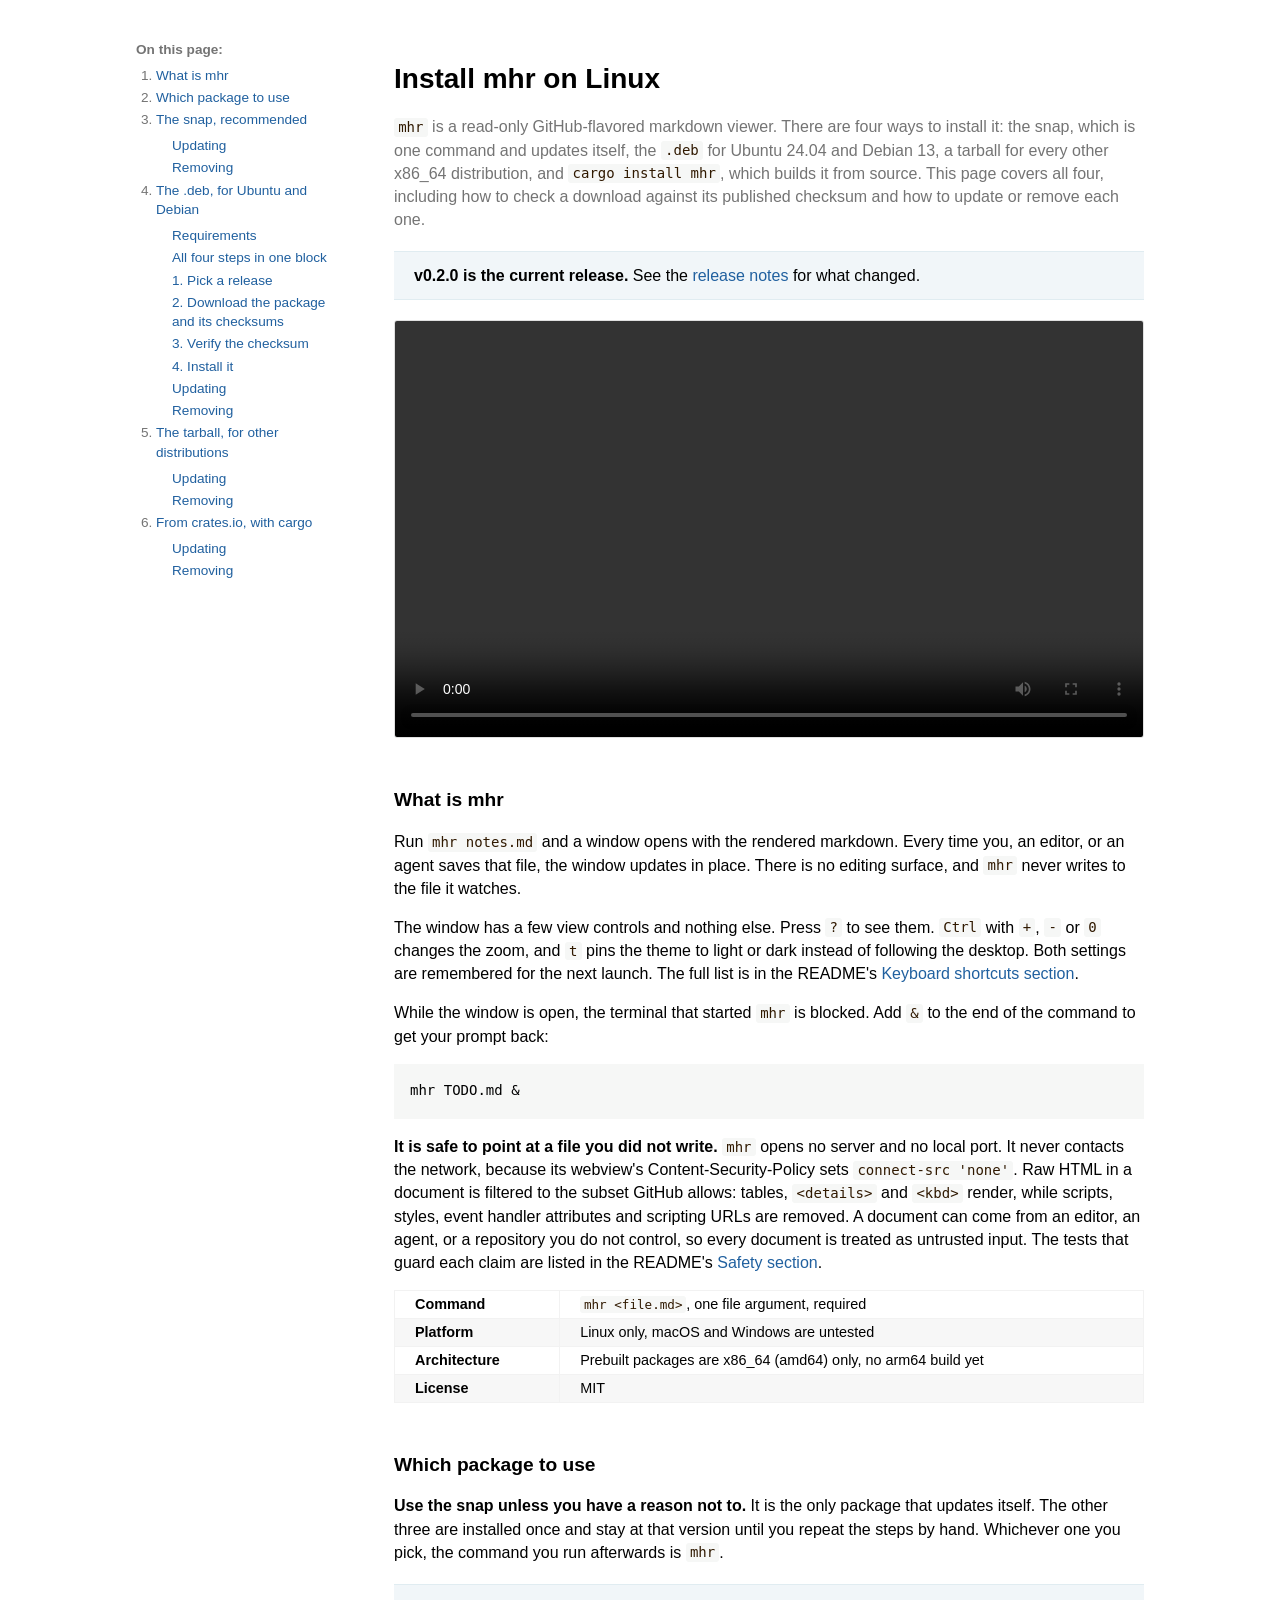
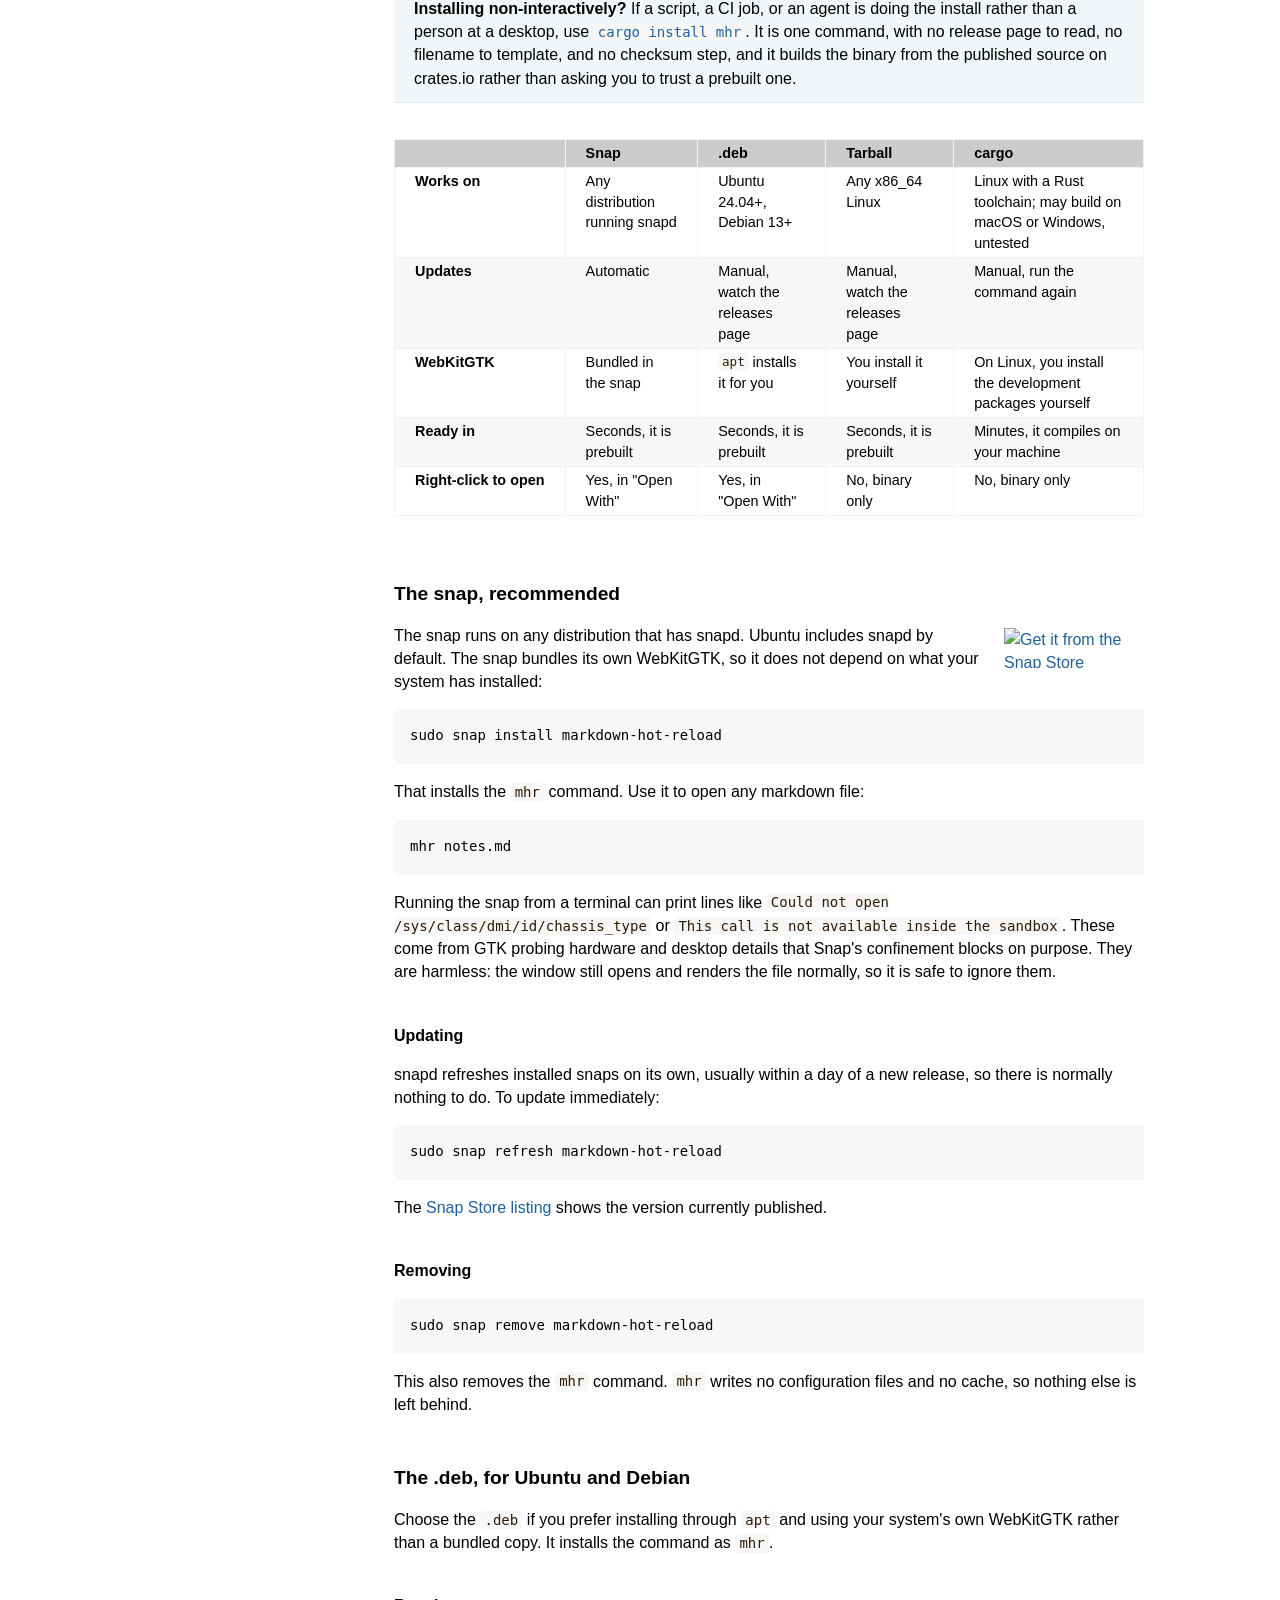
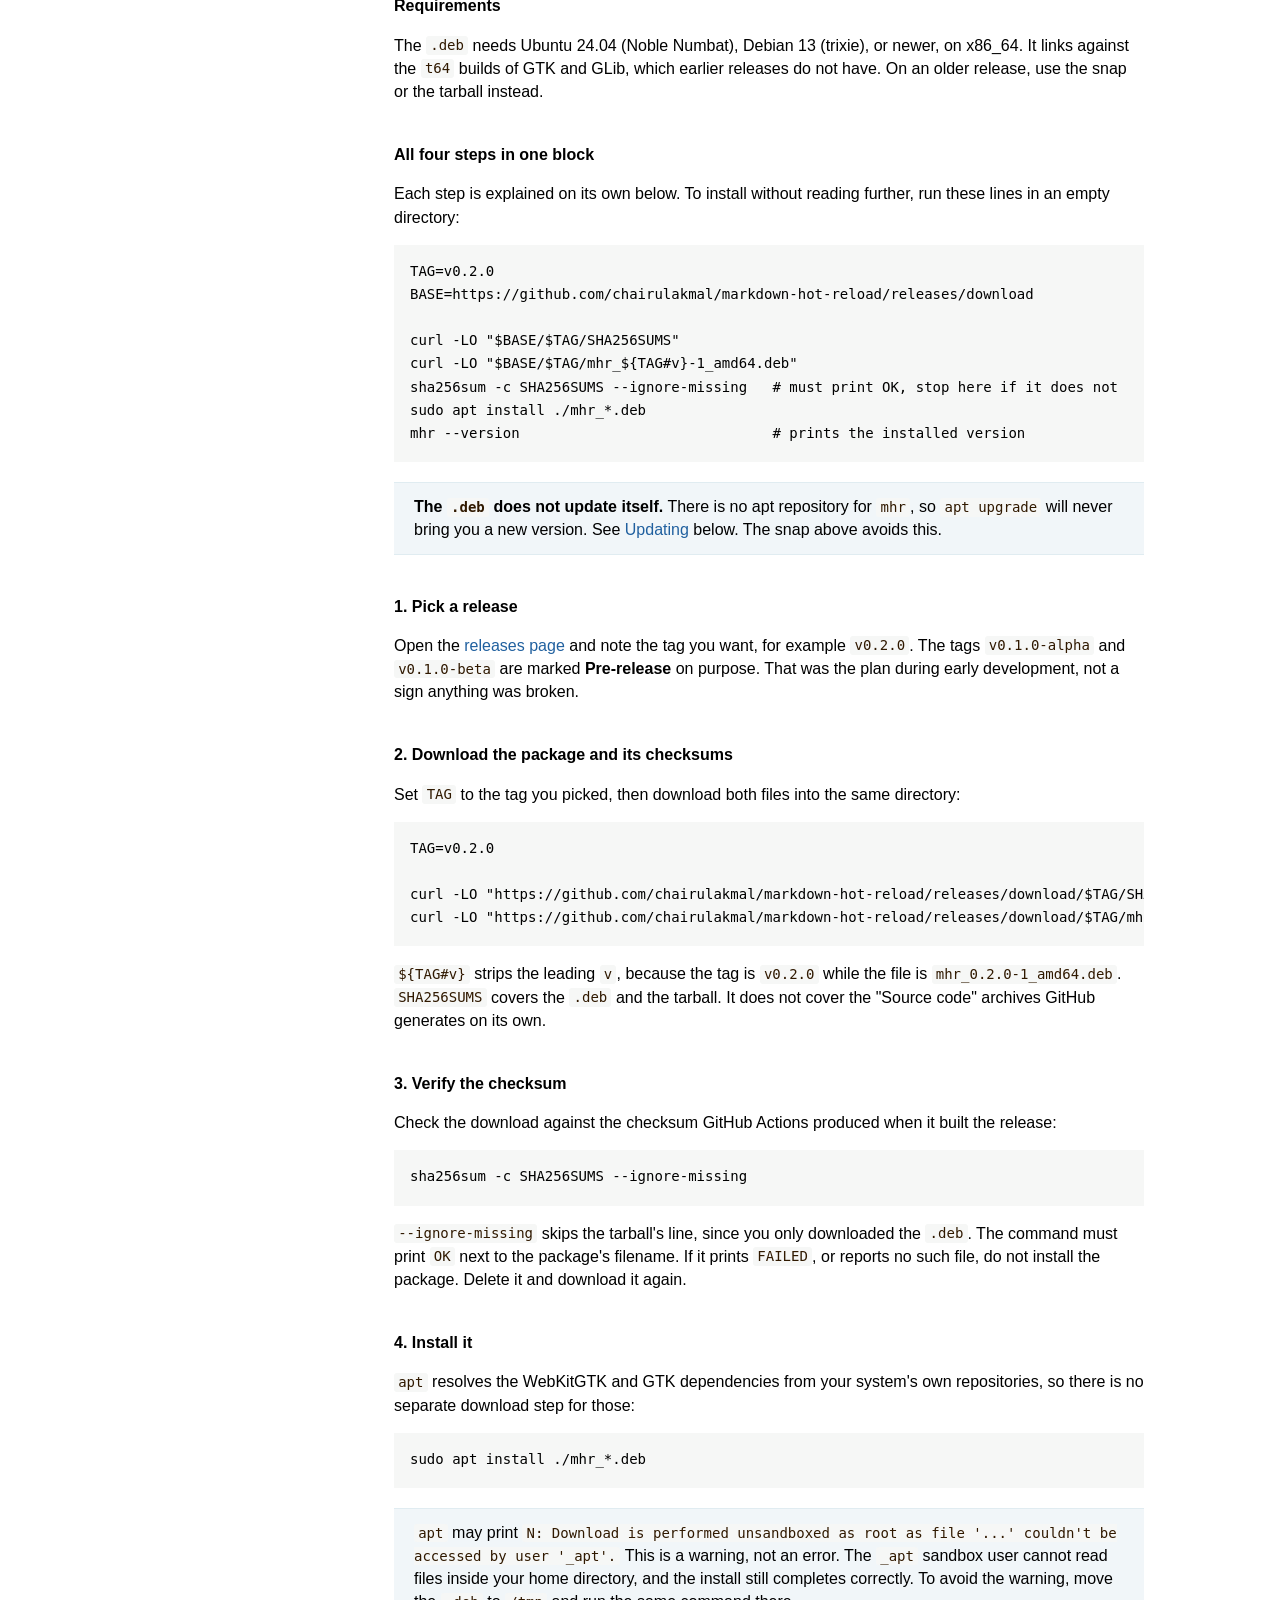
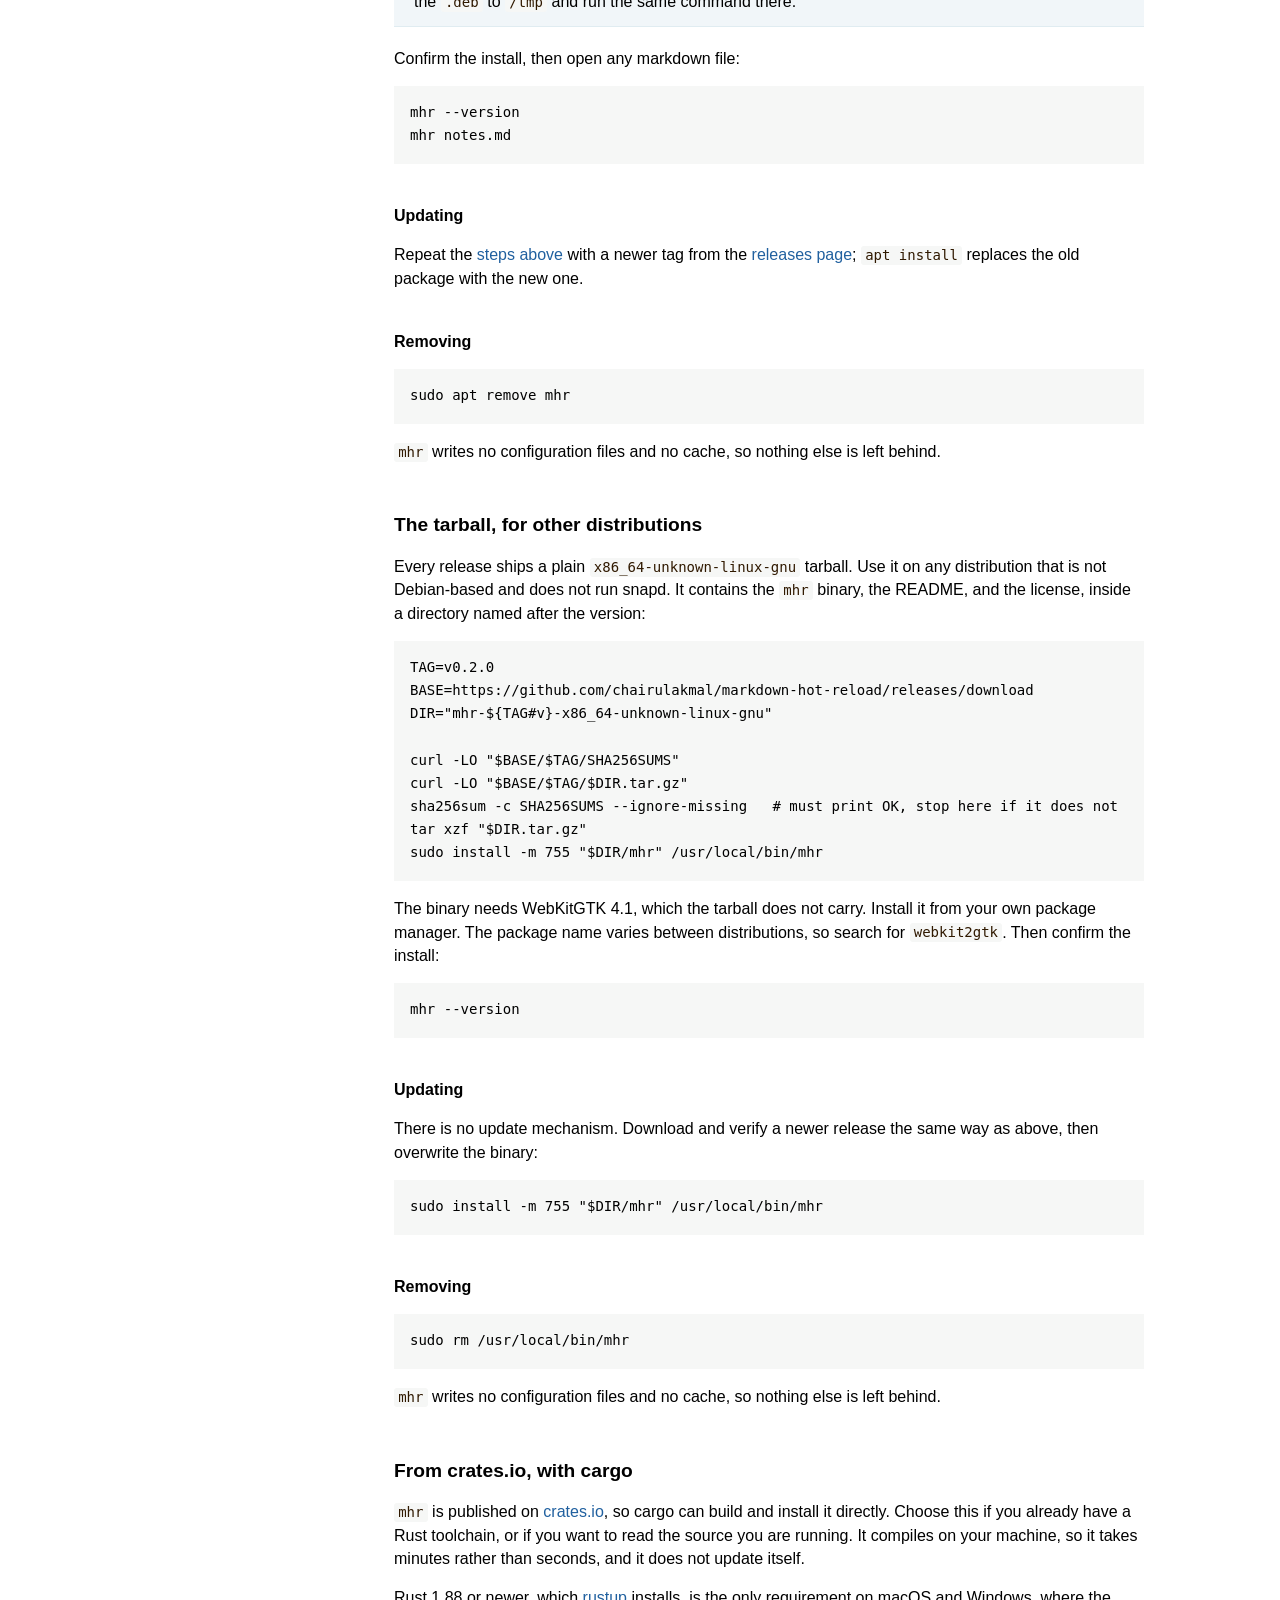
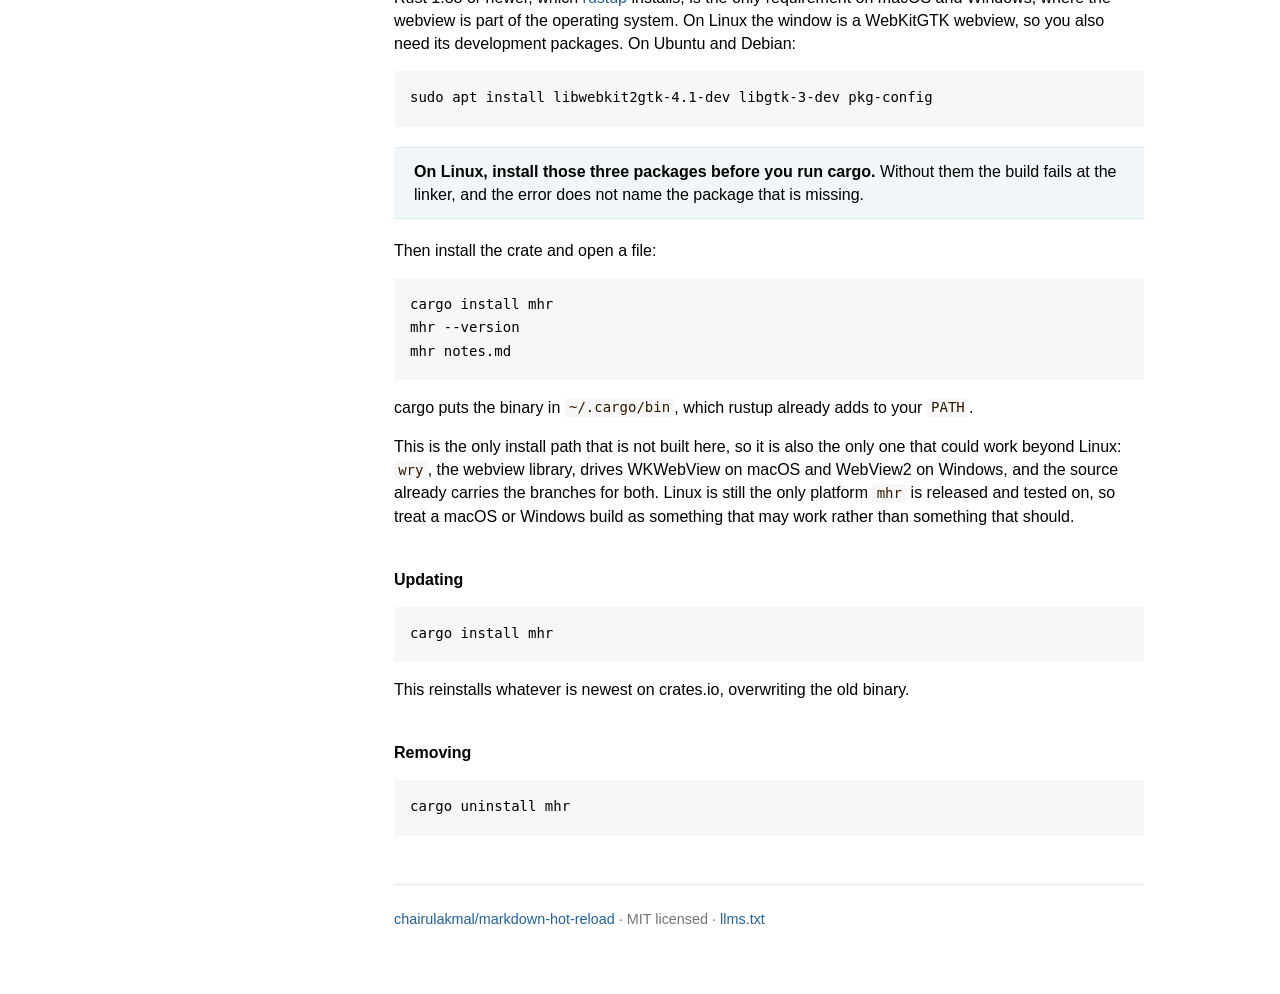
==== docs/index.html @ 855dc97a "Bump the version to 0.2.0 and name the view controls on the install page Bumps `Cargo.toml`, `Cargo." ====
<!doctype html>
<html lang="en">
  <head>
    <meta charset="utf-8" />
    <meta name="viewport" content="width=device-width, initial-scale=1" />
    <title>mhr: install on Linux</title>
    <meta
      name="description"
      content="Install mhr on Linux four ways: the snap in one command, the .deb on Ubuntu 24.04 or Debian 13, the tarball on any x86_64 distribution, or cargo install mhr from crates.io. Includes checksum verification and how to update or remove each one. mhr is a read-only, offline GitHub-flavored markdown viewer."
    />
    <link rel="canonical" href="https://mhr.chairulakmal.com/" />
    <meta property="og:type" content="website" />
    <meta property="og:url" content="https://mhr.chairulakmal.com/" />
    <meta property="og:title" content="mhr: install on Linux" />
    <meta
      property="og:description"
      content="Install the snap in one command, the .deb on Ubuntu and Debian, the tarball anywhere else, or build it from crates.io with cargo. A read-only, offline GitHub-flavored markdown viewer for Linux."
    />
    <meta name="twitter:card" content="summary" />
    <!--
      A condensed, machine-readable summary for AI search tools and agents
      that check for it: https://llmstxt.org
    -->
    <link
      rel="alternate"
      type="text/plain"
      href="/llms.txt"
      title="mhr summary for AI agents"
    />
    <!-- Inlined copy of assets/icon/mhr-icon.svg; GitHub Pages only serves docs/, so the source file cannot be linked directly. -->
    <link
      rel="icon"
      type="image/svg+xml"
      href="[data-uri]"
    />
    <script type="application/ld+json">
      {
        "@context": "https://schema.org",
        "@graph": [
          {
            "@type": "SoftwareApplication",
            "@id": "https://mhr.chairulakmal.com/#app",
            "name": "mhr",
            "alternateName": "markdown-hot-reload",
            "description": "A read-only, offline GitHub-flavored markdown viewer. It opens a window that re-renders the moment the file changes on disk, has no network access, and never writes to the file it watches.",
            "applicationCategory": "DeveloperApplication",
            "operatingSystem": "Any x86_64 Linux: the snap needs snapd, the .deb needs Ubuntu 24.04 or Debian 13 or newer",
            "processorRequirements": "x86_64",
            "softwareVersion": "0.2.0",
            "url": "https://mhr.chairulakmal.com/",
            "downloadUrl": "https://github.com/chairulakmal/markdown-hot-reload/releases",
            "installUrl": "https://mhr.chairulakmal.com/",
            "codeRepository": "https://github.com/chairulakmal/markdown-hot-reload",
            "programmingLanguage": "Rust",
            "license": "https://opensource.org/licenses/MIT",
            "offers": {
              "@type": "Offer",
              "price": "0",
              "priceCurrency": "USD"
            },
            "author": {
              "@type": "Person",
              "name": "Chairul Akmal"
            }
          },
          {
            "@type": "HowTo",
            "name": "Install mhr as a snap",
            "description": "The recommended install on any Linux distribution that runs snapd. The snap bundles its own WebKitGTK and updates itself.",
            "totalTime": "PT1M",
            "tool": [{ "@type": "HowToTool", "name": "snapd" }],
            "step": [
              {
                "@type": "HowToStep",
                "name": "Install the snap",
                "url": "https://mhr.chairulakmal.com/#snap",
                "text": "Run sudo snap install markdown-hot-reload. That installs the mhr command."
              }
            ]
          },
          {
            "@type": "HowTo",
            "name": "Install mhr on Ubuntu or Debian from the .deb package",
            "description": "Download the .deb attached to a GitHub release, verify it against the published SHA256 checksum, and install it with apt.",
            "totalTime": "PT3M",
            "tool": [
              { "@type": "HowToTool", "name": "curl" },
              { "@type": "HowToTool", "name": "sha256sum (coreutils)" },
              { "@type": "HowToTool", "name": "apt" }
            ],
            "step": [
              {
                "@type": "HowToStep",
                "name": "Pick a release",
                "url": "https://mhr.chairulakmal.com/#pick-a-release",
                "text": "Choose a tag from the releases page, for example v0.2.0, and set TAG to it."
              },
              {
                "@type": "HowToStep",
                "name": "Download the package and its checksums",
                "url": "https://mhr.chairulakmal.com/#download",
                "text": "Download SHA256SUMS and mhr_${TAG#v}-1_amd64.deb from that release into the same directory."
              },
              {
                "@type": "HowToStep",
                "name": "Verify the checksum",
                "url": "https://mhr.chairulakmal.com/#verify",
                "text": "Run sha256sum -c SHA256SUMS --ignore-missing. It must print OK next to the .deb filename. If it prints FAILED, delete the file and download it again."
              },
              {
                "@type": "HowToStep",
                "name": "Install it",
                "url": "https://mhr.chairulakmal.com/#install",
                "text": "Run sudo apt install ./mhr_*.deb, which resolves WebKitGTK and GTK from your system repositories. Confirm with mhr --version, then open a file with mhr notes.md."
              }
            ]
          },
          {
            "@type": "HowTo",
            "name": "Install mhr from the tarball on any x86_64 Linux distribution",
            "description": "Download the binary tarball, verify it against the published SHA256 checksum, copy the binary onto your PATH, and install WebKitGTK 4.1 from your own package manager.",
            "totalTime": "PT4M",
            "tool": [
              { "@type": "HowToTool", "name": "curl" },
              { "@type": "HowToTool", "name": "sha256sum (coreutils)" },
              { "@type": "HowToTool", "name": "tar" }
            ],
            "step": [
              {
                "@type": "HowToStep",
                "name": "Download and verify the tarball",
                "url": "https://mhr.chairulakmal.com/#tarball",
                "text": "Download SHA256SUMS and mhr-${TAG#v}-x86_64-unknown-linux-gnu.tar.gz from the release, then run sha256sum -c SHA256SUMS --ignore-missing."
              },
              {
                "@type": "HowToStep",
                "name": "Copy the binary onto your PATH",
                "url": "https://mhr.chairulakmal.com/#tarball",
                "text": "Extract the archive and copy the mhr binary out of the extracted directory into a directory on your PATH, for example /usr/local/bin."
              },
              {
                "@type": "HowToStep",
                "name": "Install WebKitGTK",
                "url": "https://mhr.chairulakmal.com/#tarball",
                "text": "Install WebKitGTK 4.1 from your distribution's package manager. The package name varies, so search for webkit2gtk."
              }
            ]
          },
          {
            "@type": "HowTo",
            "name": "Install mhr from crates.io with cargo",
            "description": "Build mhr from source with cargo. This path needs a Rust toolchain everywhere, plus the WebKitGTK development packages on Linux, and it does not update itself. Only Linux is tested; the macOS and Windows webview backends are supported by the library but untested here.",
            "totalTime": "PT5M",
            "tool": [
              { "@type": "HowToTool", "name": "rustup" },
              { "@type": "HowToTool", "name": "cargo" },
              { "@type": "HowToTool", "name": "apt" }
            ],
            "step": [
              {
                "@type": "HowToStep",
                "name": "Install the build prerequisites",
                "url": "https://mhr.chairulakmal.com/#cargo",
                "text": "Install Rust 1.88 or newer with rustup. On Linux, also run sudo apt install libwebkit2gtk-4.1-dev libgtk-3-dev pkg-config (the package names on Ubuntu and Debian); without those three packages the build fails at the linker without naming the missing package. macOS and Windows need no extra packages, because the webview is built into the operating system, but neither is tested."
              },
              {
                "@type": "HowToStep",
                "name": "Install the crate",
                "url": "https://mhr.chairulakmal.com/#cargo",
                "text": "Run cargo install mhr. It compiles from source and puts the binary in ~/.cargo/bin, which rustup already adds to your PATH. Confirm with mhr --version."
              }
            ]
          }
        ]
      }
    </script>
    <style>
      /*
        Colors, fonts and spacing follow mdBook's default themes, Light and
        Navy, so this page and any future mdBook documentation read as one
        site. Values are from mdBook's own variables.css and general.css.
        Two deliberate departures: mdBook sets the root font-size to 62.5% so
        that 1rem is 10px, which this page does not, so mdBook's rem figures
        are written here in px or em instead; and --border has no mdBook
        equivalent, because the demo frame and the footer rule are components
        mdBook does not have.
      */
      :root {
        color-scheme: var(--color-scheme);
        --mono-font: "Source Code Pro", Consolas, "Ubuntu Mono", Menlo,
          "DejaVu Sans Mono", monospace;
        --code-font-size: 0.875em;
      }
      :root {
        --fg: hsl(0, 0%, 0%);
        --fg-muted: #747474;
        --bg: hsl(0, 0%, 100%);
        --border: hsl(0, 0%, 88%);
        --link: #20609f;
        --code-bg: #f6f7f6;
        --code-fg: #000000;
        --inline-code-color: #301900;
        --quote-bg: hsl(197, 37%, 96%);
        --quote-border: hsl(197, 37%, 91%);
        --table-border-color: hsl(0, 0%, 95%);
        --table-header-bg: hsl(0, 0%, 80%);
        --table-alternate-bg: hsl(0, 0%, 97%);
        --color-scheme: light;
      }
      @media (prefers-color-scheme: dark) {
        :root {
          --fg: #bcbdd0;
          --fg-muted: #737480;
          --bg: hsl(226, 23%, 11%);
          --border: hsl(226, 23%, 20%);
          --link: #2b79a2;
          --code-bg: #1d1f21;
          --code-fg: #c5c8c6;
          --inline-code-color: #c5c8c6;
          --quote-bg: hsl(226, 15%, 17%);
          --quote-border: hsl(226, 15%, 22%);
          --table-border-color: hsl(226, 23%, 16%);
          --table-header-bg: hsl(226, 23%, 31%);
          --table-alternate-bg: hsl(226, 23%, 14%);
          --color-scheme: dark;
        }
      }
      html {
        scroll-behavior: smooth;
        /* Anchor jumps land a little below the top edge rather than flush
           against it. There is no fixed header to clear, this is breathing
           room. */
        scroll-padding-top: 2rem;
      }
      body {
        margin: 0;
        padding: 2.5rem 1.25rem 4rem;
        background: var(--bg);
        color: var(--fg);
        /* Open Sans is mdBook's body face. It is not vendored here, so the
           system stack below is what most visitors will actually see. */
        font: 16px/1.45 "Open Sans", -apple-system, "Segoe UI", Helvetica,
          Arial, sans-serif;
      }
      /* Two columns on the desktop: a table of contents that stays in view
         while you scroll, then the content itself, still capped at mdBook's
         reading width. The single-column fallback is in the max-width media
         query near the end of this stylesheet. */
      main {
        max-width: 1040px;
        margin: 0 auto;
        display: grid;
        grid-template-columns: 210px minmax(0, 750px);
        justify-content: center;
        gap: 3rem;
        align-items: start;
      }
      .content {
        min-width: 0;
      }
      h1 {
        font-size: 1.75rem;
        margin-bottom: 0.25rem;
      }
      h2 {
        font-size: 1.2rem;
        margin-top: 2.5em;
      }
      h3 {
        font-size: 1rem;
        margin-top: 2.5em;
        margin-bottom: 0.3rem;
      }
      p {
        color: var(--fg);
      }
      .scroll {
        overflow-x: auto;
      }
      .lede {
        color: var(--fg-muted);
      }
      a {
        color: var(--link);
        text-decoration: none;
      }
      a:hover {
        text-decoration: underline;
      }
      /* Without this, inline code inside a link keeps the code color and,
         with underlines gone, stops looking like a link at all. mdBook has
         the same rule for the same reason. */
      a code {
        color: var(--link);
      }
      code {
        font-family: var(--mono-font);
        color: var(--inline-code-color);
        background: var(--code-bg);
        border-radius: 3px;
        padding: 0.1em 0.3em;
        font-size: var(--code-font-size);
      }
      pre {
        background: var(--code-bg);
        color: var(--code-fg);
        padding: 1rem;
        overflow-x: auto;
        /* Drop below the floated Snap Store badge rather than shrinking to
           sit beside it. overflow-x already makes this a block formatting
           context, which would otherwise wrap around the float. */
        clear: both;
      }
      pre code {
        background: none;
        color: inherit;
        padding: 0;
      }
      .facts {
        border-collapse: collapse;
        width: 100%;
        font-size: 0.9rem;
        margin: 1rem 0;
      }
      .facts th,
      .facts td {
        border: 1px solid var(--table-border-color);
        padding: 3px 20px;
        text-align: left;
        vertical-align: top;
      }
      .facts th {
        font-weight: 600;
        white-space: nowrap;
      }
      .facts thead {
        background: var(--table-header-bg);
      }
      .facts thead th {
        color: var(--fg);
      }
      /* mdBook stripes even rows rather than ruling every cell heavily. */
      .facts tbody tr:nth-child(2n) {
        background: var(--table-alternate-bg);
      }
      .snap-badge {
        float: right;
        margin: 0.25rem 0 0.75rem 1.5rem;
      }
      .snap-badge img {
        display: block;
        height: 40px;
        width: auto;
      }
      .video-frame {
        height: 26rem;
        max-height: 60vh;
        border-radius: 3px;
        border: 1px solid var(--border);
        background: var(--code-bg);
        overflow: hidden;
      }
      .video-frame video {
        display: block;
        width: 100%;
        height: 100%;
        object-fit: contain;
      }
      /* mdBook's blockquote: a tinted band ruled top and bottom, with no
         left accent bar. Its own rule pads 0 20px and relies on the <p>
         inside for vertical space, which these notes do not have. */
      .note {
        background: var(--quote-bg);
        border-top: 0.1em solid var(--quote-border);
        border-bottom: 0.1em solid var(--quote-border);
        color: var(--fg);
        padding: 0.75rem 20px;
        margin: 20px 0;
      }
      nav.toc {
        position: sticky;
        top: 2rem;
        align-self: start;
        /* When the list is taller than the window, the sidebar scrolls on
           its own rather than pushing the layout or clipping. */
        max-height: calc(100vh - 4rem);
        overflow-y: auto;
        font-size: 0.85rem;
        color: var(--fg-muted);
      }
      nav.toc ol,
      nav.toc ul {
        margin: 0.4rem 0 0;
        padding-left: 1.25rem;
      }
      /* The step headings carry their own numbers, so a numbered sublist here
         would print a second, conflicting sequence beside them. */
      nav.toc ul {
        list-style: none;
        padding-left: 1rem;
      }
      nav.toc li {
        margin: 0.15rem 0;
      }
      footer {
        margin-top: 3rem;
        padding-top: 1.5rem;
        border-top: 1px solid var(--border);
        color: var(--fg-muted);
        font-size: 0.9rem;
      }
      /* Below this width there is no room for a side rail, so the table of
         contents returns to the top of the page in normal flow. */
      @media (max-width: 1000px) {
        main {
          grid-template-columns: minmax(0, 750px);
          gap: 1.5rem;
        }
        nav.toc {
          position: static;
          max-height: none;
          overflow: visible;
          font-size: 0.9rem;
        }
        .snap-badge {
          float: none;
          margin: 0.5rem 0 1rem;
        }
      }
    </style>
  </head>
  <body>
    <main>
      <nav class="toc" aria-label="Sections on this page">
        <strong>On this page:</strong>
        <ol>
          <li><a href="#what-is-mhr">What is mhr</a></li>
          <li><a href="#which-package">Which package to use</a></li>
          <li>
            <a href="#snap">The snap, recommended</a>
            <ul>
              <li><a href="#snap-update">Updating</a></li>
              <li><a href="#snap-remove">Removing</a></li>
            </ul>
          </li>
          <li>
            <a href="#deb">The .deb, for Ubuntu and Debian</a>
            <ul>
              <li><a href="#requirements">Requirements</a></li>
              <li><a href="#in-one-block">All four steps in one block</a></li>
              <li><a href="#pick-a-release">1. Pick a release</a></li>
              <li>
                <a href="#download">2. Download the package and its checksums</a>
              </li>
              <li><a href="#verify">3. Verify the checksum</a></li>
              <li><a href="#install">4. Install it</a></li>
              <li><a href="#deb-update">Updating</a></li>
              <li><a href="#deb-remove">Removing</a></li>
            </ul>
          </li>
          <li>
            <a href="#tarball">The tarball, for other distributions</a>
            <ul>
              <li><a href="#tarball-update">Updating</a></li>
              <li><a href="#tarball-remove">Removing</a></li>
            </ul>
          </li>
          <li>
            <a href="#cargo">From crates.io, with cargo</a>
            <ul>
              <li><a href="#cargo-update">Updating</a></li>
              <li><a href="#cargo-remove">Removing</a></li>
            </ul>
          </li>
        </ol>
      </nav>

      <!-- Grid column beside the sidebar. This wrapper is layout only and
           adds no indentation level to what it contains. -->
      <div class="content">
      <header>
        <h1>Install mhr on Linux</h1>
        <p class="lede">
          <code>mhr</code> is a read-only GitHub-flavored markdown viewer.
          There are four ways to install it: the snap, which is one command
          and updates itself, the <code>.deb</code> for Ubuntu 24.04 and
          Debian 13, a tarball for every other x86_64 distribution, and
          <code>cargo install mhr</code>, which builds it from source. This
          page covers all four, including how to check a download against its
          published checksum and how to update or remove each one.
        </p>
      </header>

      <div class="note">
        <strong>v0.2.0 is the current release.</strong> See the
        <a
          href="https://github.com/chairulakmal/markdown-hot-reload/releases/tag/v0.2.0"
          target="_blank"
          rel="noopener noreferrer"
          >release notes</a
        >
        for what changed.
      </div>

      <div class="video-frame">
        <video controls preload="metadata">
          <source
            src="https://github.com/user-attachments/assets/416b2828-7832-4f42-ad6a-3d9670a43118"
            type="video/mp4"
          />
          <a
            href="https://github.com/user-attachments/assets/416b2828-7832-4f42-ad6a-3d9670a43118"
            target="_blank"
            rel="noopener noreferrer"
            >Demo video</a
          >
        </video>
      </div>

      <h2 id="what-is-mhr">What is mhr</h2>
      <p>
        Run <code>mhr notes.md</code> and a window opens with the rendered
        markdown. Every time you, an editor, or an agent saves that file, the
        window updates in place. There is no editing surface, and
        <code>mhr</code> never writes to the file it watches.
      </p>
      <p>
        The window has a few view controls and nothing else. Press
        <code>?</code> to see them. <code>Ctrl</code> with <code>+</code>,
        <code>-</code> or <code>0</code> changes the zoom, and
        <code>t</code> pins the theme to light or dark instead of following
        the desktop. Both settings are remembered for the next launch. The full
        list is in the README's
        <a
          href="https://github.com/chairulakmal/markdown-hot-reload#keyboard-shortcuts"
          target="_blank"
          rel="noopener noreferrer"
          >Keyboard shortcuts section</a
        >.
      </p>
      <p>
        While the window is open, the terminal that started
        <code>mhr</code> is blocked. Add <code>&amp;</code> to the end of the
        command to get your prompt back:
      </p>
      <pre><code>mhr TODO.md &amp;</code></pre>
      <p>
        <strong>It is safe to point at a file you did not write.</strong>
        <code>mhr</code> opens no server and no local port. It never contacts
        the network, because its webview's Content-Security-Policy sets
        <code>connect-src 'none'</code>. Raw HTML in a document is filtered to
        the subset GitHub allows: tables, <code>&lt;details&gt;</code> and
        <code>&lt;kbd&gt;</code> render, while scripts, styles, event handler
        attributes and scripting URLs are removed. A document can come from an
        editor, an agent, or a repository you do not control, so every document
        is treated as untrusted input. The tests that guard each claim are
        listed in the README's
        <a
          href="https://github.com/chairulakmal/markdown-hot-reload#safety"
          target="_blank"
          rel="noopener noreferrer"
          >Safety section</a
        >.
      </p>
      <table class="facts">
        <tbody>
          <tr>
            <th scope="row">Command</th>
            <td><code>mhr &lt;file.md&gt;</code>, one file argument, required</td>
          </tr>
          <tr>
            <th scope="row">Platform</th>
            <td>Linux only, macOS and Windows are untested</td>
          </tr>
          <tr>
            <th scope="row">Architecture</th>
            <td>
              Prebuilt packages are x86_64 (amd64) only, no arm64 build yet
            </td>
          </tr>
          <tr>
            <th scope="row">License</th>
            <td>MIT</td>
          </tr>
        </tbody>
      </table>

      <h2 id="which-package">Which package to use</h2>
      <p>
        <strong>Use the snap unless you have a reason not to.</strong> It is
        the only package that updates itself. The other three are installed
        once and stay at that version until you repeat the steps by hand.
        Whichever one you pick, the command you run afterwards is
        <code>mhr</code>.
      </p>
      <div class="note">
        <strong>Installing non-interactively?</strong> If a script, a CI job,
        or an agent is doing the install rather than a person at a desktop,
        use <a href="#cargo"><code>cargo install mhr</code></a>. It is one
        command, with no release page to read, no filename to template, and no
        checksum step, and it builds the binary from the published source on
        crates.io rather than asking you to trust a prebuilt one.
      </div>
      <div class="scroll">
        <table class="facts">
          <thead>
            <tr>
              <th scope="col"></th>
              <th scope="col">Snap</th>
              <th scope="col">.deb</th>
              <th scope="col">Tarball</th>
              <th scope="col">cargo</th>
            </tr>
          </thead>
          <tbody>
            <tr>
              <th scope="row">Works on</th>
              <td>Any distribution running snapd</td>
              <td>Ubuntu 24.04+, Debian 13+</td>
              <td>Any x86_64 Linux</td>
              <td>
                Linux with a Rust toolchain; may build on macOS or Windows,
                untested
              </td>
            </tr>
            <tr>
              <th scope="row">Updates</th>
              <td>Automatic</td>
              <td>Manual, watch the releases page</td>
              <td>Manual, watch the releases page</td>
              <td>Manual, run the command again</td>
            </tr>
            <tr>
              <th scope="row">WebKitGTK</th>
              <td>Bundled in the snap</td>
              <td><code>apt</code> installs it for you</td>
              <td>You install it yourself</td>
              <td>On Linux, you install the development packages yourself</td>
            </tr>
            <tr>
              <th scope="row">Ready in</th>
              <td>Seconds, it is prebuilt</td>
              <td>Seconds, it is prebuilt</td>
              <td>Seconds, it is prebuilt</td>
              <td>Minutes, it compiles on your machine</td>
            </tr>
            <tr>
              <th scope="row">Right-click to open</th>
              <td>Yes, in "Open With"</td>
              <td>Yes, in "Open With"</td>
              <td>No, binary only</td>
              <td>No, binary only</td>
            </tr>
          </tbody>
        </table>
      </div>

      <h2 id="snap">The snap, recommended</h2>
      <a
        class="snap-badge"
        href="https://snapcraft.io/markdown-hot-reload"
        target="_blank"
        rel="noopener noreferrer"
      >
        <picture>
          <source
            srcset="https://snapcraft.io/static/images/badges/en/snap-store-white.svg"
            media="(prefers-color-scheme: dark)"
          />
          <img
            src="https://snapcraft.io/static/images/badges/en/snap-store-black.svg"
            alt="Get it from the Snap Store"
            width="182"
            height="52"
            loading="lazy"
          />
        </picture>
      </a>
      <p>
        The snap runs on any distribution that has snapd. Ubuntu includes
        snapd by default. The snap bundles its own WebKitGTK, so it does not
        depend on what your system has installed:
      </p>
      <pre><code>sudo snap install markdown-hot-reload</code></pre>
      <p>
        That installs the <code>mhr</code> command. Use it to open any markdown
        file:
      </p>
      <pre><code>mhr notes.md</code></pre>
      <p>
        Running the snap from a terminal can print lines like
        <code>Could not open /sys/class/dmi/id/chassis_type</code> or
        <code>This call is not available inside the sandbox</code>. These come
        from GTK probing hardware and desktop details that Snap's confinement
        blocks on purpose. They are harmless: the window still opens and
        renders the file normally, so it is safe to ignore them.
      </p>
      <h3 id="snap-update">Updating</h3>
      <p>
        snapd refreshes installed snaps on its own, usually within a day of a
        new release, so there is normally nothing to do. To update
        immediately:
      </p>
      <pre><code>sudo snap refresh markdown-hot-reload</code></pre>
      <p>
        The
        <a
          href="https://snapcraft.io/markdown-hot-reload"
          target="_blank"
          rel="noopener noreferrer"
          >Snap Store listing</a
        >
        shows the version currently published.
      </p>

      <h3 id="snap-remove">Removing</h3>
      <pre><code>sudo snap remove markdown-hot-reload</code></pre>
      <p>
        This also removes the <code>mhr</code> command.
        <code>mhr</code> writes no configuration files and no cache, so
        nothing else is left behind.
      </p>

      <h2 id="deb">The .deb, for Ubuntu and Debian</h2>
      <p>
        Choose the <code>.deb</code> if you prefer installing through
        <code>apt</code> and using your system's own WebKitGTK rather than a
        bundled copy. It installs the command as <code>mhr</code>.
      </p>
      <h3 id="requirements">Requirements</h3>
      <p>
        The <code>.deb</code> needs Ubuntu 24.04 (Noble Numbat), Debian 13
        (trixie), or newer, on x86_64. It links against the <code>t64</code>
        builds of GTK and GLib, which earlier releases do not have. On an
        older release, use the snap or the tarball instead.
      </p>

      <h3 id="in-one-block">All four steps in one block</h3>
      <p>
        Each step is explained on its own below. To install without reading
        further, run these lines in an empty directory:
      </p>
      <pre><code>TAG=v0.2.0
BASE=https://github.com/chairulakmal/markdown-hot-reload/releases/download

curl -LO "$BASE/$TAG/SHA256SUMS"
curl -LO "$BASE/$TAG/mhr_${TAG#v}-1_amd64.deb"
sha256sum -c SHA256SUMS --ignore-missing   # must print OK, stop here if it does not
sudo apt install ./mhr_*.deb
mhr --version                              # prints the installed version</code></pre>
      <div class="note">
        <strong>The <code>.deb</code> does not update itself.</strong> There
        is no apt repository for <code>mhr</code>, so
        <code>apt upgrade</code> will never bring you a new version. See
        <a href="#deb-update">Updating</a> below. The snap above avoids this.
      </div>

      <h3 id="pick-a-release">1. Pick a release</h3>
      <p>
        Open the
        <a
          href="https://github.com/chairulakmal/markdown-hot-reload/releases"
          target="_blank"
          rel="noopener noreferrer"
          >releases page</a
        >
        and note the tag you want, for example <code>v0.2.0</code>. The tags
        <code>v0.1.0-alpha</code> and <code>v0.1.0-beta</code> are marked
        <strong>Pre-release</strong> on purpose. That was the plan during
        early development, not a sign anything was broken.
      </p>

      <h3 id="download">2. Download the package and its checksums</h3>
      <p>
        Set <code>TAG</code> to the tag you picked, then download both files
        into the same directory:
      </p>
      <pre><code>TAG=v0.2.0

curl -LO "https://github.com/chairulakmal/markdown-hot-reload/releases/download/$TAG/SHA256SUMS"
curl -LO "https://github.com/chairulakmal/markdown-hot-reload/releases/download/$TAG/mhr_${TAG#v}-1_amd64.deb"</code></pre>
      <p>
        <code>${TAG#v}</code> strips the leading <code>v</code>, because the
        tag is <code>v0.2.0</code> while the file is
        <code>mhr_0.2.0-1_amd64.deb</code>.
        <code>SHA256SUMS</code> covers the <code>.deb</code> and the tarball.
        It does not cover the "Source code" archives GitHub generates on its
        own.
      </p>

      <h3 id="verify">3. Verify the checksum</h3>
      <p>
        Check the download against the checksum GitHub Actions produced when
        it built the release:
      </p>
      <pre><code>sha256sum -c SHA256SUMS --ignore-missing</code></pre>
      <p>
        <code>--ignore-missing</code> skips the tarball's line, since you only
        downloaded the <code>.deb</code>. The command must print
        <code>OK</code> next to the package's filename. If it prints
        <code>FAILED</code>, or reports no such file, do not install the
        package. Delete it and download it again.
      </p>

      <h3 id="install">4. Install it</h3>
      <p>
        <code>apt</code> resolves the WebKitGTK and GTK dependencies from your
        system's own repositories, so there is no separate download step for
        those:
      </p>
      <pre><code>sudo apt install ./mhr_*.deb</code></pre>
      <div class="note">
        <code>apt</code> may print
        <code
          >N: Download is performed unsandboxed as root as file '...'
          couldn't be accessed by user '_apt'.</code
        >
        This is a warning, not an error. The <code>_apt</code> sandbox user
        cannot read files inside your home directory, and the install still
        completes correctly. To avoid the warning, move the
        <code>.deb</code> to <code>/tmp</code> and run the same command there.
      </div>
      <p>Confirm the install, then open any markdown file:</p>
      <pre><code>mhr --version
mhr notes.md</code></pre>

      <h3 id="deb-update">Updating</h3>
      <p>
        Repeat the <a href="#in-one-block">steps above</a> with a newer tag
        from the
        <a
          href="https://github.com/chairulakmal/markdown-hot-reload/releases"
          target="_blank"
          rel="noopener noreferrer"
          >releases page</a
        >; <code>apt install</code> replaces the old package with the new
        one.
      </p>

      <h3 id="deb-remove">Removing</h3>
      <pre><code>sudo apt remove mhr</code></pre>
      <p>
        <code>mhr</code> writes no configuration files and no cache, so
        nothing else is left behind.
      </p>

      <h2 id="tarball">The tarball, for other distributions</h2>
      <p>
        Every release ships a plain <code>x86_64-unknown-linux-gnu</code>
        tarball. Use it on any distribution that is not Debian-based and does
        not run snapd. It contains the <code>mhr</code> binary, the README,
        and the license, inside a directory named after the version:
      </p>
      <pre><code>TAG=v0.2.0
BASE=https://github.com/chairulakmal/markdown-hot-reload/releases/download
DIR="mhr-${TAG#v}-x86_64-unknown-linux-gnu"

curl -LO "$BASE/$TAG/SHA256SUMS"
curl -LO "$BASE/$TAG/$DIR.tar.gz"
sha256sum -c SHA256SUMS --ignore-missing   # must print OK, stop here if it does not
tar xzf "$DIR.tar.gz"
sudo install -m 755 "$DIR/mhr" /usr/local/bin/mhr</code></pre>
      <p>
        The binary needs WebKitGTK 4.1, which the tarball does not carry.
        Install it from your own package manager. The package name varies
        between distributions, so search for <code>webkit2gtk</code>. Then
        confirm the install:
      </p>
      <pre><code>mhr --version</code></pre>

      <h3 id="tarball-update">Updating</h3>
      <p>
        There is no update mechanism. Download and verify a newer release the
        same way as above, then overwrite the binary:
      </p>
      <pre><code>sudo install -m 755 "$DIR/mhr" /usr/local/bin/mhr</code></pre>

      <h3 id="tarball-remove">Removing</h3>
      <pre><code>sudo rm /usr/local/bin/mhr</code></pre>
      <p>
        <code>mhr</code> writes no configuration files and no cache, so
        nothing else is left behind.
      </p>

      <h2 id="cargo">From crates.io, with cargo</h2>
      <p>
        <code>mhr</code> is published on
        <a
          href="https://crates.io/crates/mhr"
          target="_blank"
          rel="noopener noreferrer"
          >crates.io</a
        >, so cargo can build and install it directly. Choose this if you
        already have a Rust toolchain, or if you want to read the source you
        are running. It compiles on your machine, so it takes minutes rather
        than seconds, and it does not update itself.
      </p>
      <p>
        Rust 1.88 or newer, which
        <a href="https://rustup.rs" target="_blank" rel="noopener noreferrer"
          >rustup</a
        >
        installs, is the only requirement on macOS and Windows, where the
        webview is part of the operating system. On Linux the window is a
        WebKitGTK webview, so you also need its development packages. On Ubuntu
        and Debian:
      </p>
      <pre><code>sudo apt install libwebkit2gtk-4.1-dev libgtk-3-dev pkg-config</code></pre>
      <div class="note">
        <strong>On Linux, install those three packages before you run
        cargo.</strong>
        Without them the build fails at the linker, and the error does not name
        the package that is missing.
      </div>
      <p>Then install the crate and open a file:</p>
      <pre><code>cargo install mhr
mhr --version
mhr notes.md</code></pre>
      <p>
        cargo puts the binary in <code>~/.cargo/bin</code>, which rustup
        already adds to your <code>PATH</code>.
      </p>
      <p>
        This is the only install path that is not built here, so it is also
        the only one that could work beyond Linux: <code>wry</code>, the
        webview library, drives WKWebView on macOS and WebView2 on Windows, and
        the source already carries the branches for both. Linux is still the
        only platform <code>mhr</code> is released and tested on, so treat a
        macOS or Windows build as something that may work rather than something
        that should.
      </p>

      <h3 id="cargo-update">Updating</h3>
      <pre><code>cargo install mhr</code></pre>
      <p>
        This reinstalls whatever is newest on crates.io, overwriting the old
        binary.
      </p>

      <h3 id="cargo-remove">Removing</h3>
      <pre><code>cargo uninstall mhr</code></pre>

      <footer>
        <a
          href="https://github.com/chairulakmal/markdown-hot-reload"
          target="_blank"
          rel="noopener noreferrer"
          >chairulakmal/markdown-hot-reload</a
        >
        &middot; MIT licensed &middot;
        <a href="/llms.txt">llms.txt</a>
      </footer>
      </div>
    </main>
  </body>
</html>
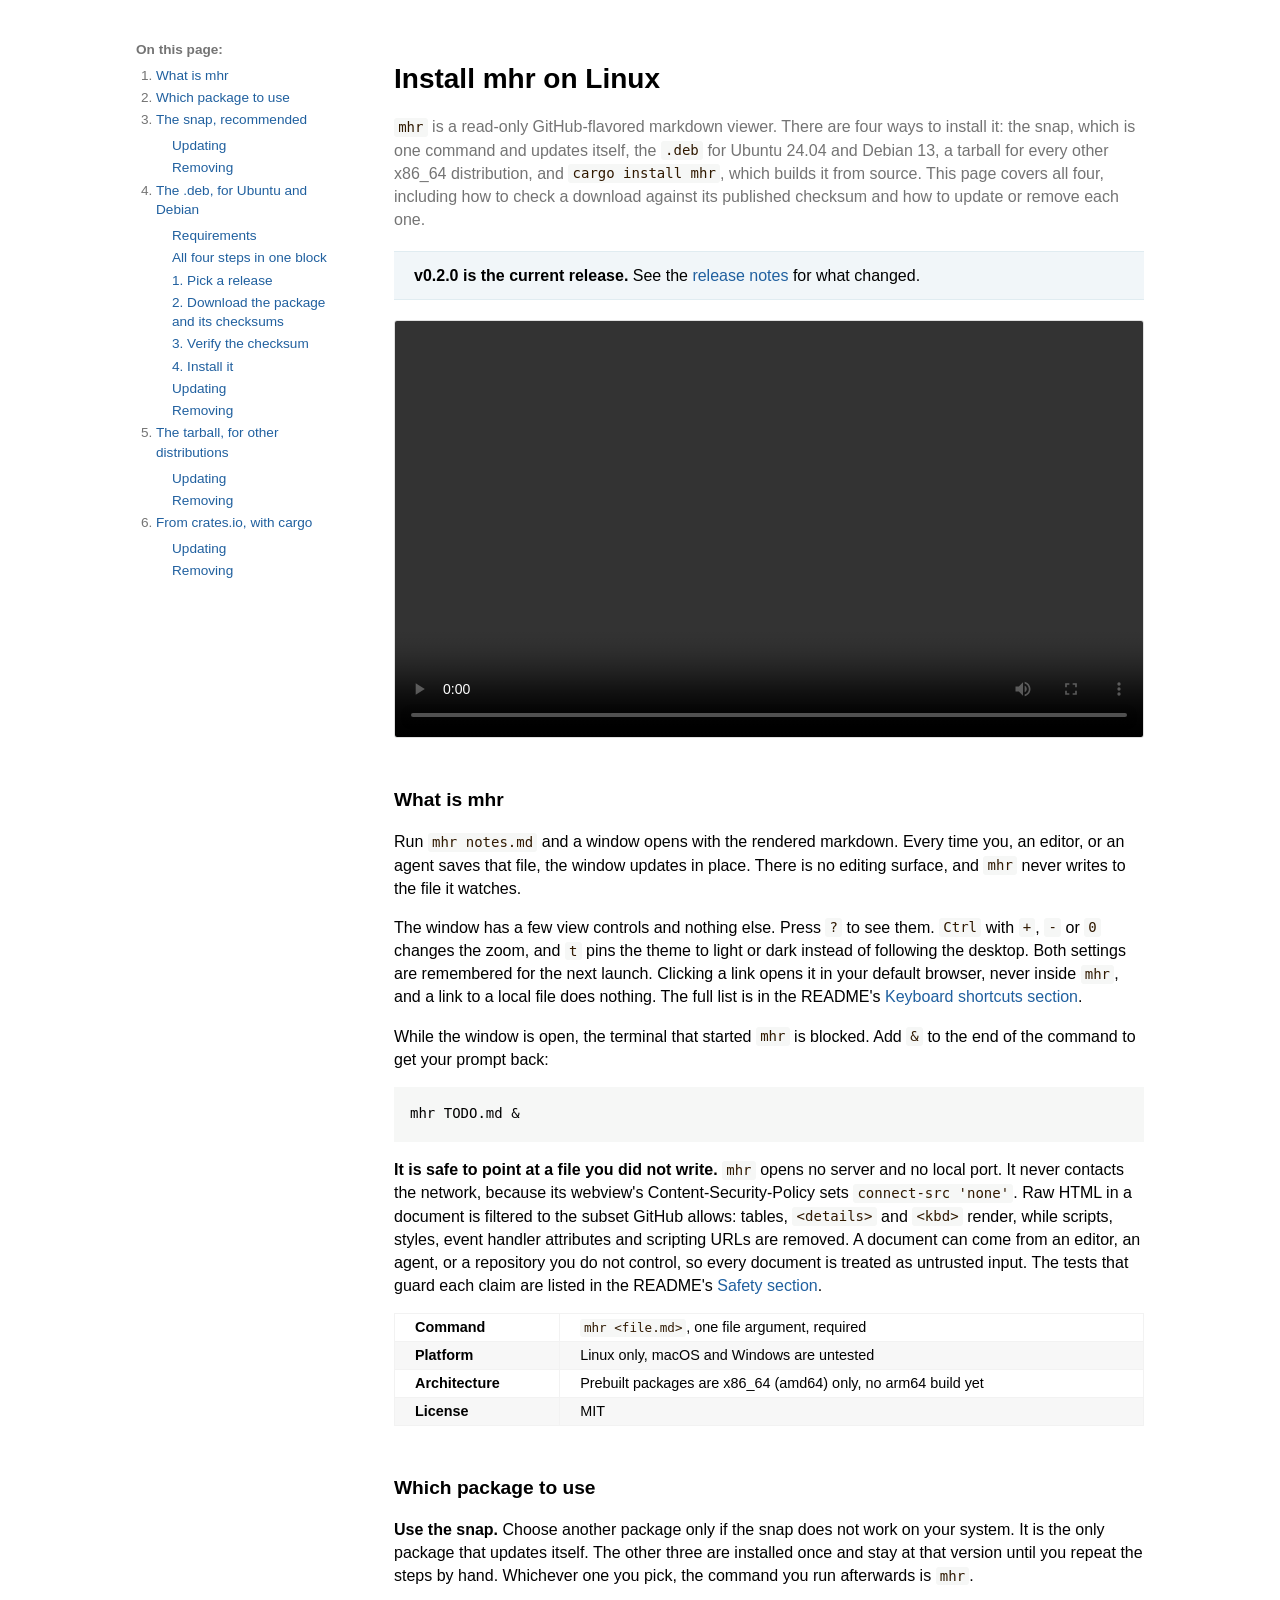
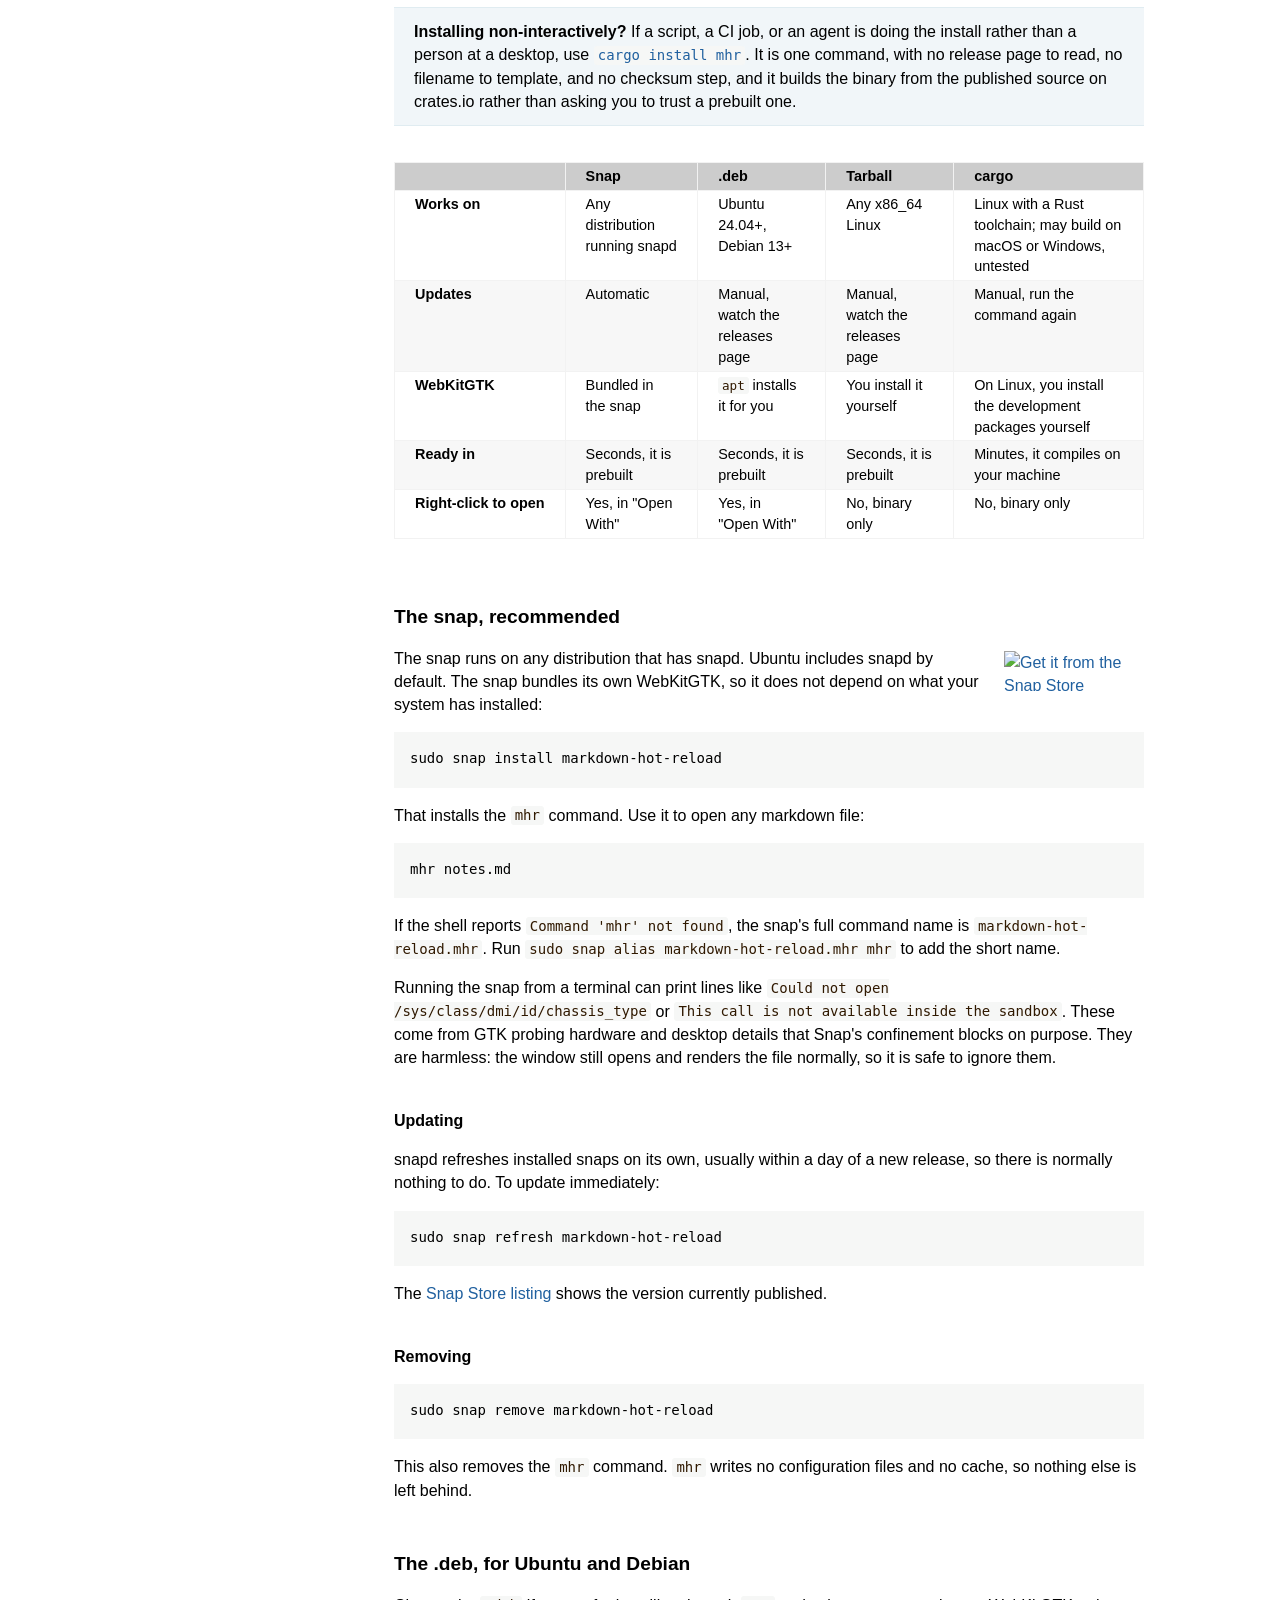
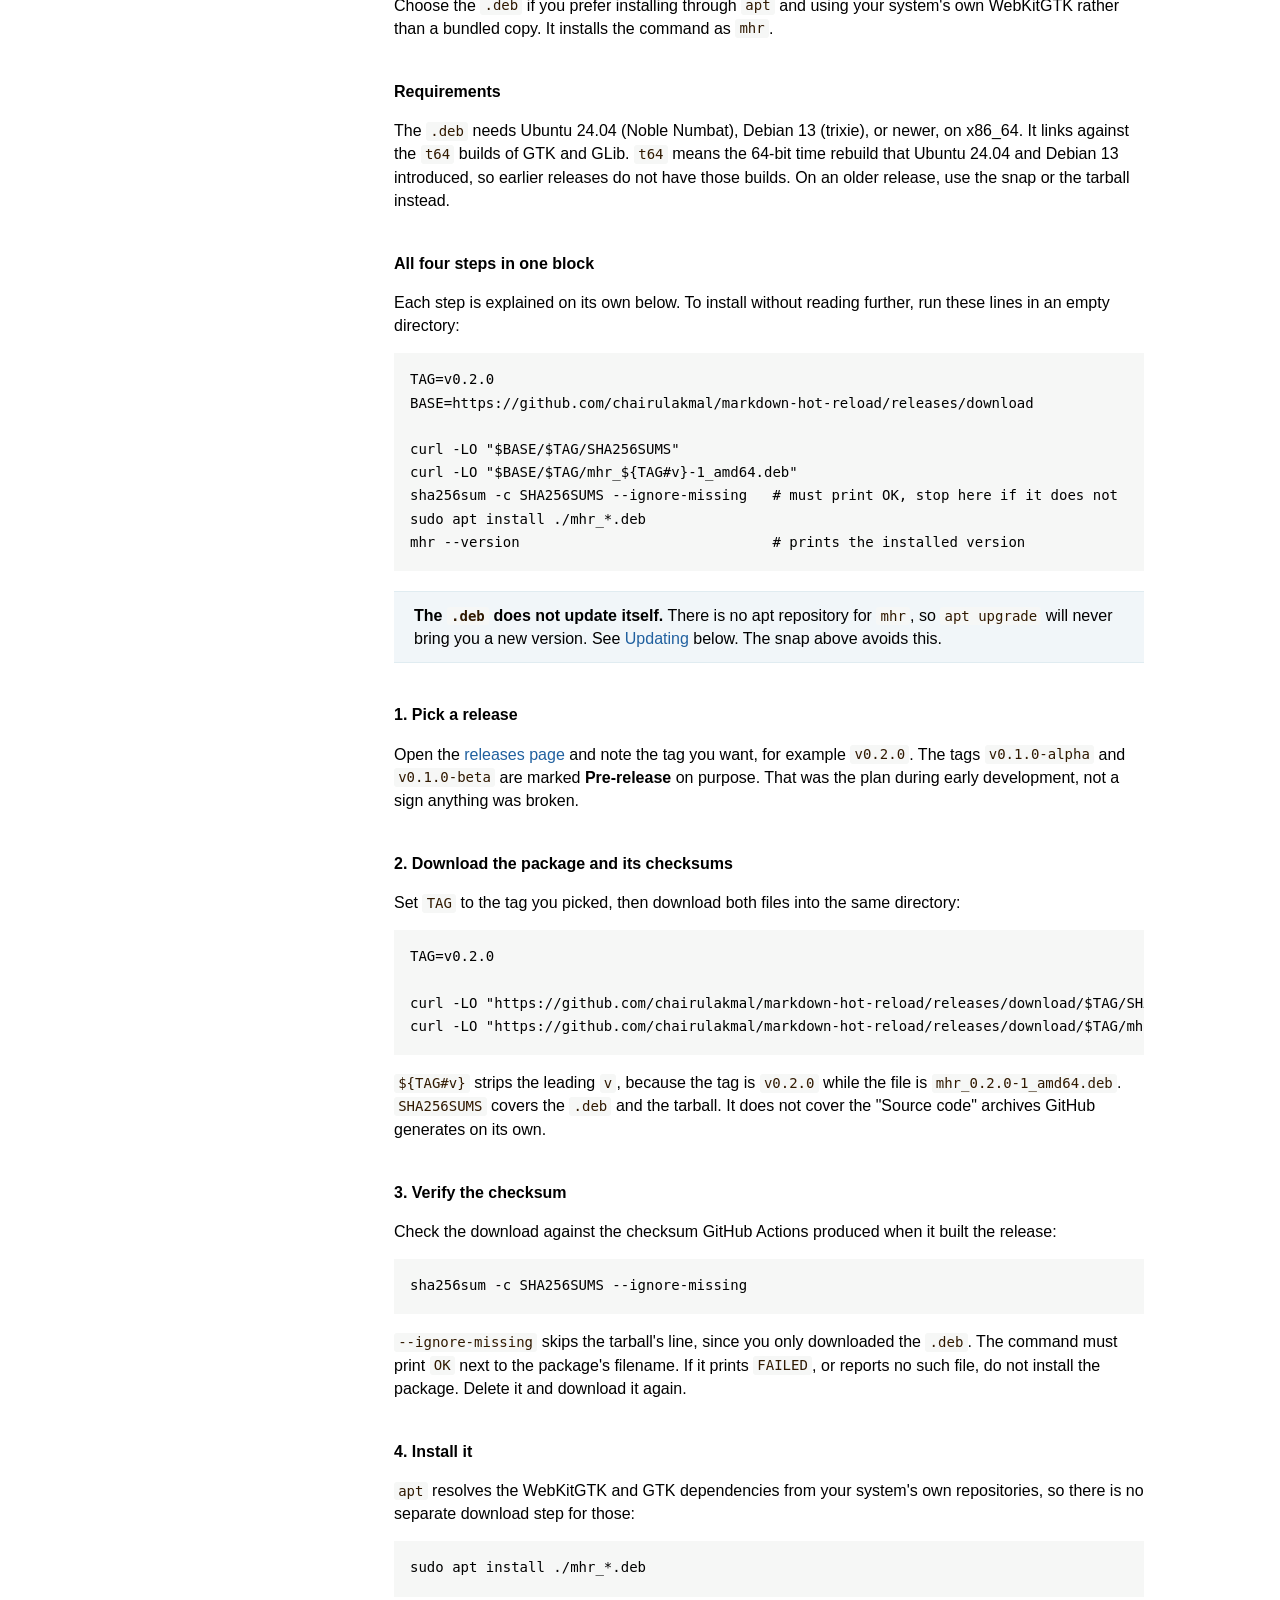
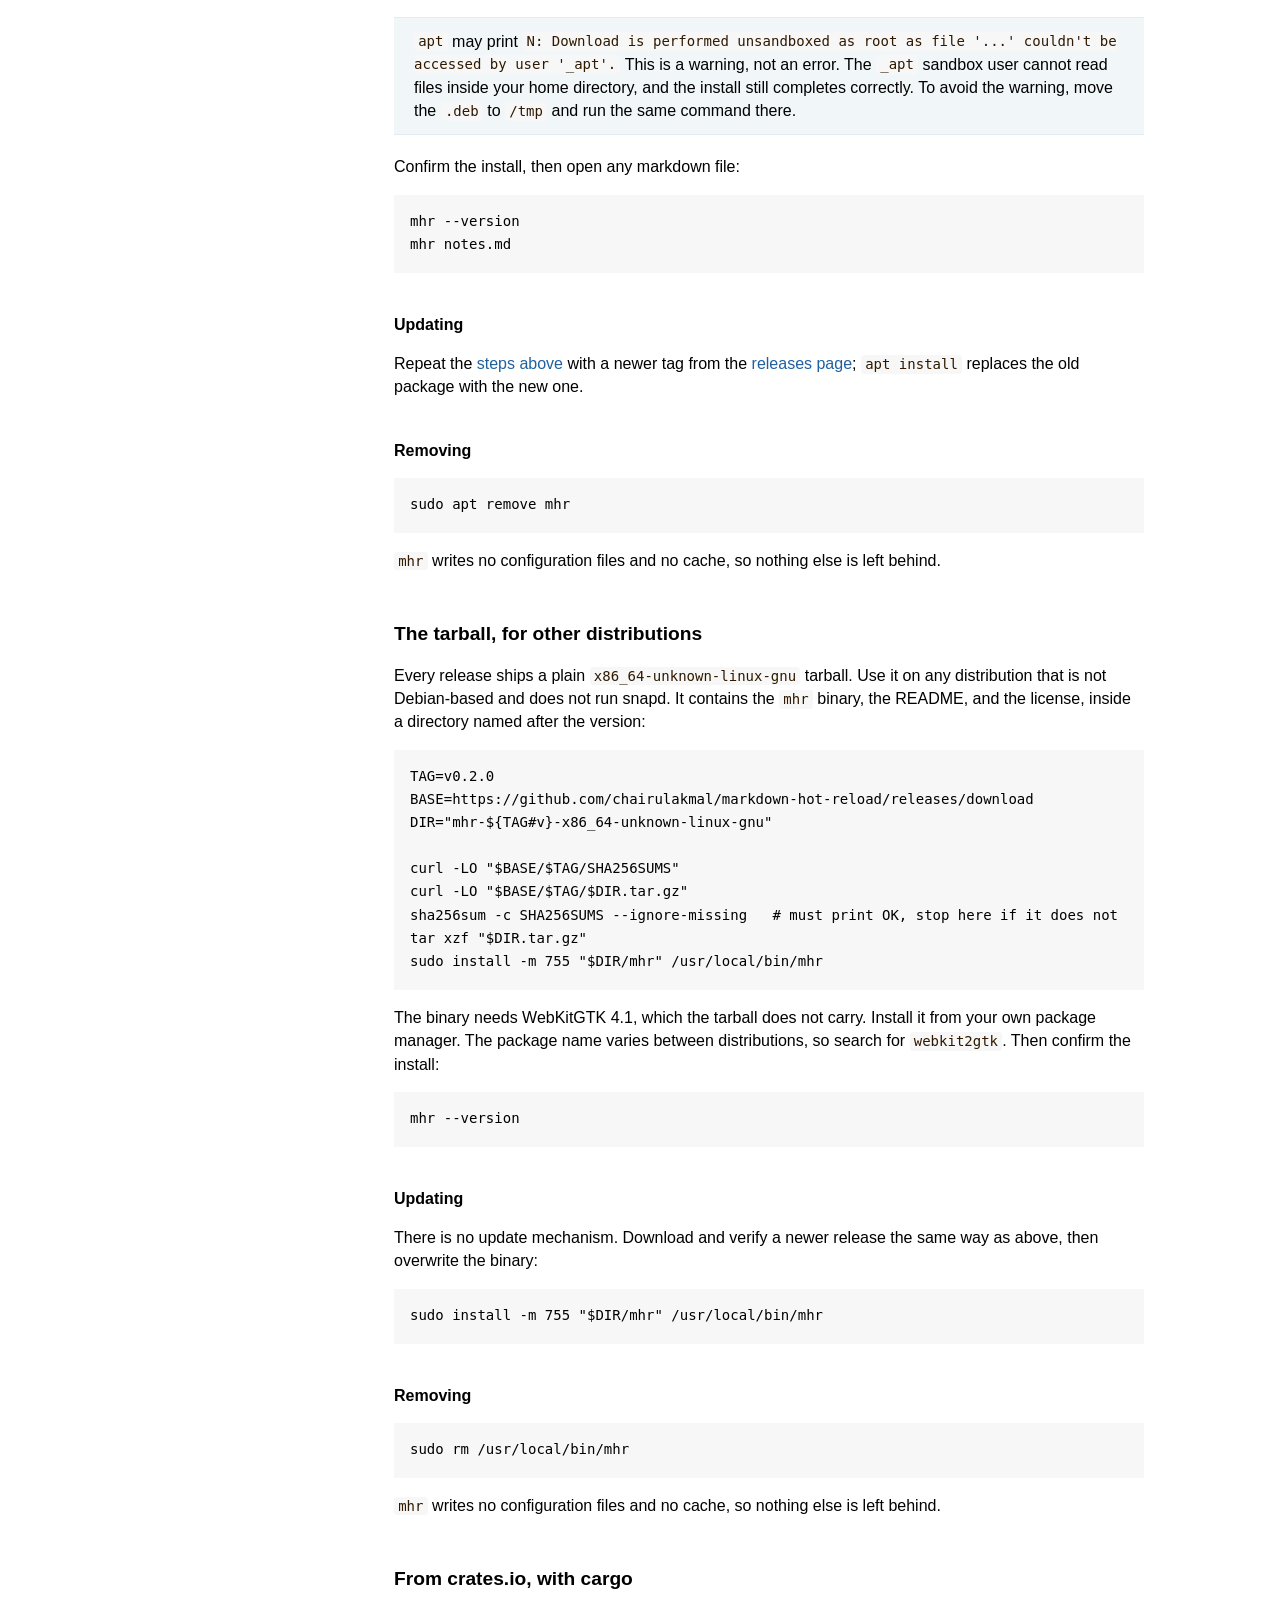
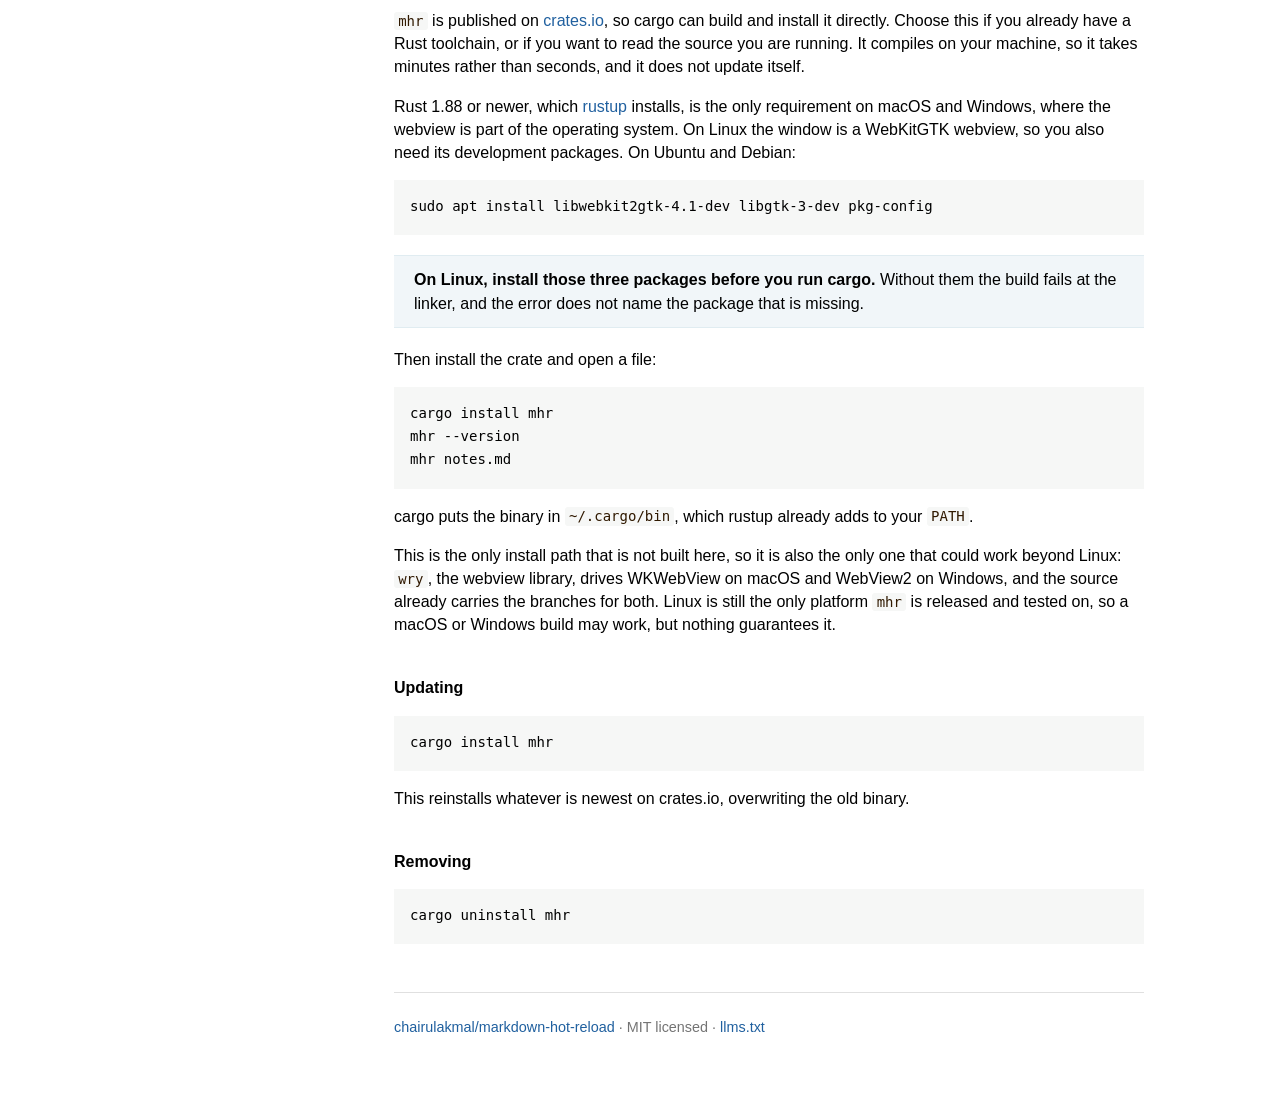
==== commit fcfeaffa: "Render off the event loop, prefix document ids, and pin CI actions Fixes from a review pass over v0." ====
--- a/docs/index.html
+++ b/docs/index.html
@@ -529,7 +529,9 @@
         <code>?</code> to see them. <code>Ctrl</code> with <code>+</code>,
         <code>-</code> or <code>0</code> changes the zoom, and
         <code>t</code> pins the theme to light or dark instead of following
-        the desktop. Both settings are remembered for the next launch. The full
+        the desktop. Both settings are remembered for the next launch.
+        Clicking a link opens it in your default browser, never inside
+        <code>mhr</code>, and a link to a local file does nothing. The full
         list is in the README's
         <a
           href="https://github.com/chairulakmal/markdown-hot-reload#keyboard-shortcuts"
@@ -587,7 +589,8 @@
 
       <h2 id="which-package">Which package to use</h2>
       <p>
-        <strong>Use the snap unless you have a reason not to.</strong> It is
+        <strong>Use the snap.</strong> Choose another package only if the snap
+        does not work on your system. It is
         the only package that updates itself. The other three are installed
         once and stay at that version until you repeat the steps by hand.
         Whichever one you pick, the command you run afterwards is
@@ -688,6 +691,12 @@
       </p>
       <pre><code>mhr notes.md</code></pre>
       <p>
+        If the shell reports <code>Command 'mhr' not found</code>, the snap's
+        full command name is <code>markdown-hot-reload.mhr</code>. Run
+        <code>sudo snap alias markdown-hot-reload.mhr mhr</code> to add the
+        short name.
+      </p>
+      <p>
         Running the snap from a terminal can print lines like
         <code>Could not open /sys/class/dmi/id/chassis_type</code> or
         <code>This call is not available inside the sandbox</code>. These come
@@ -731,8 +740,10 @@
       <p>
         The <code>.deb</code> needs Ubuntu 24.04 (Noble Numbat), Debian 13
         (trixie), or newer, on x86_64. It links against the <code>t64</code>
-        builds of GTK and GLib, which earlier releases do not have. On an
-        older release, use the snap or the tarball instead.
+        builds of GTK and GLib. <code>t64</code> means the 64-bit time rebuild
+        that Ubuntu 24.04 and Debian 13 introduced, so earlier releases do not
+        have those builds. On an older release, use the snap or the tarball
+        instead.
       </p>
 
       <h3 id="in-one-block">All four steps in one block</h3>
@@ -925,9 +936,8 @@
         the only one that could work beyond Linux: <code>wry</code>, the
         webview library, drives WKWebView on macOS and WebView2 on Windows, and
         the source already carries the branches for both. Linux is still the
-        only platform <code>mhr</code> is released and tested on, so treat a
-        macOS or Windows build as something that may work rather than something
-        that should.
+        only platform <code>mhr</code> is released and tested on, so a
+        macOS or Windows build may work, but nothing guarantees it.
       </p>
 
       <h3 id="cargo-update">Updating</h3>
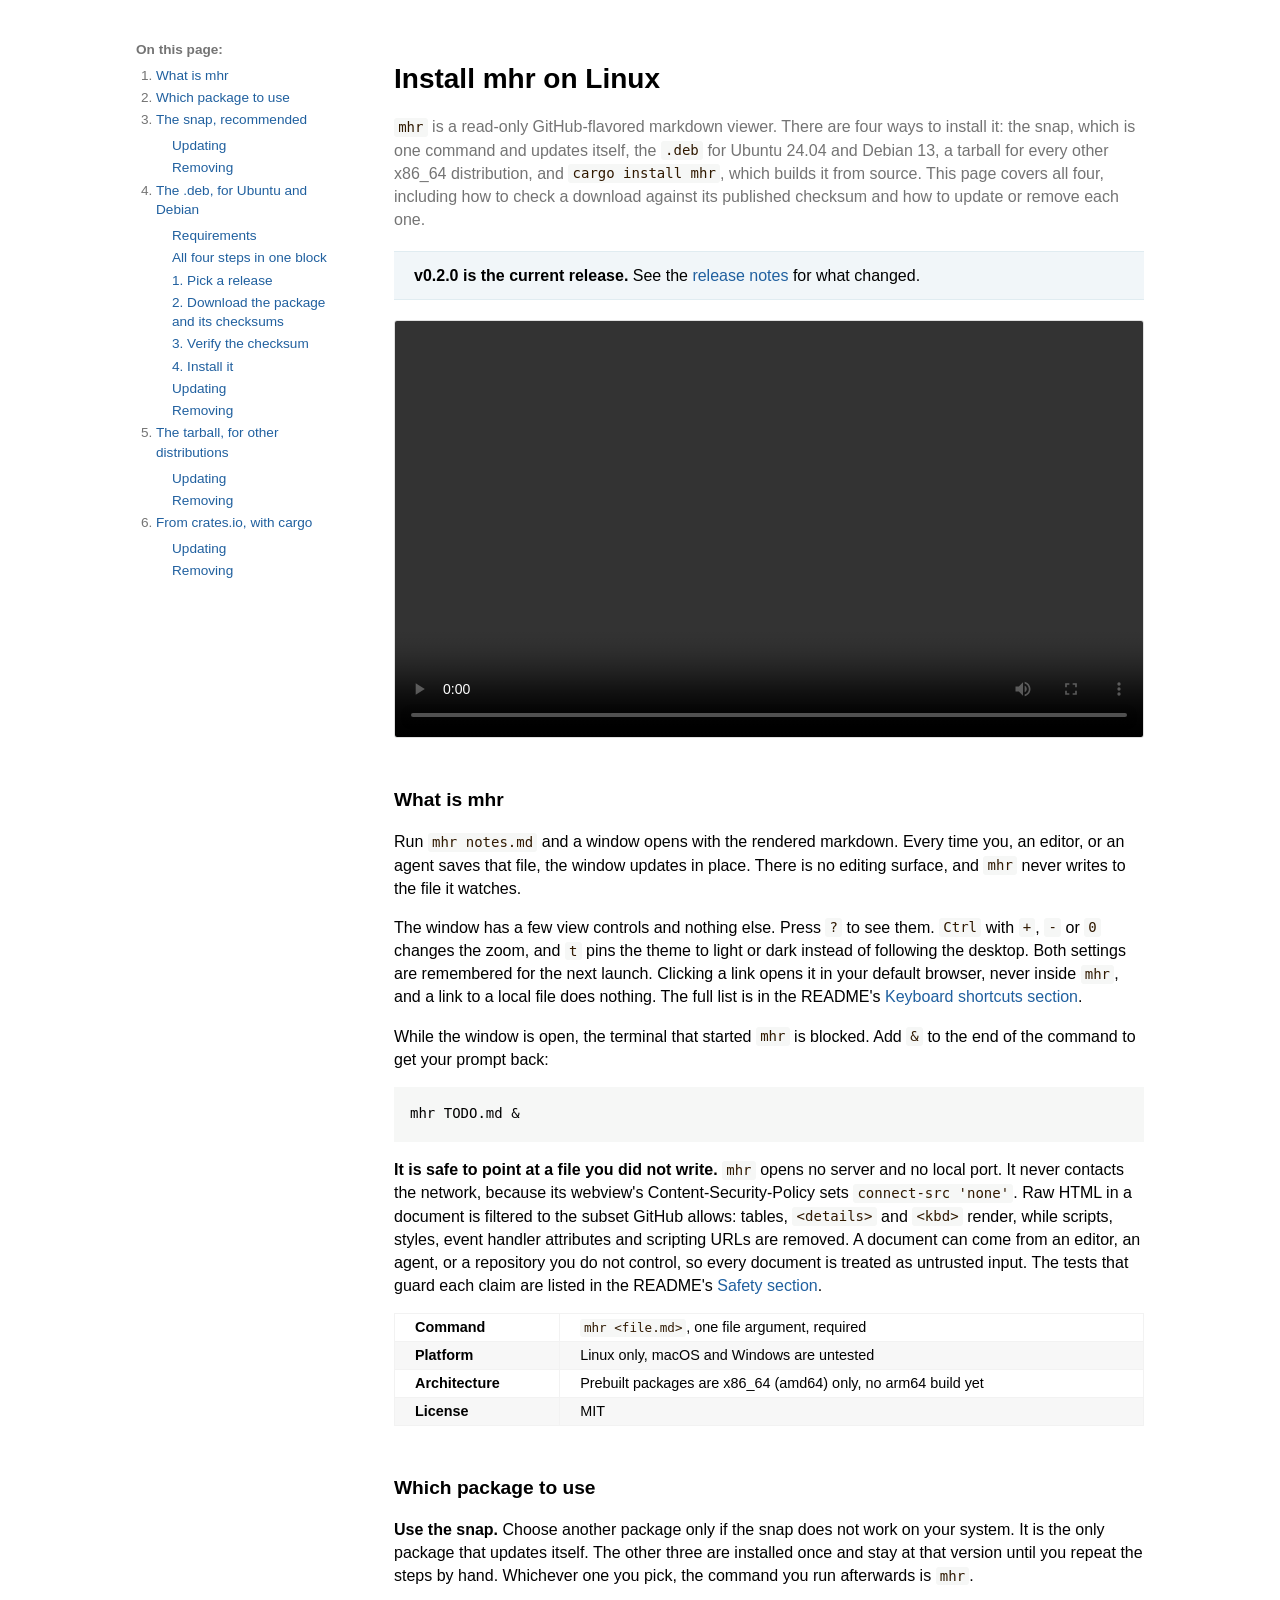
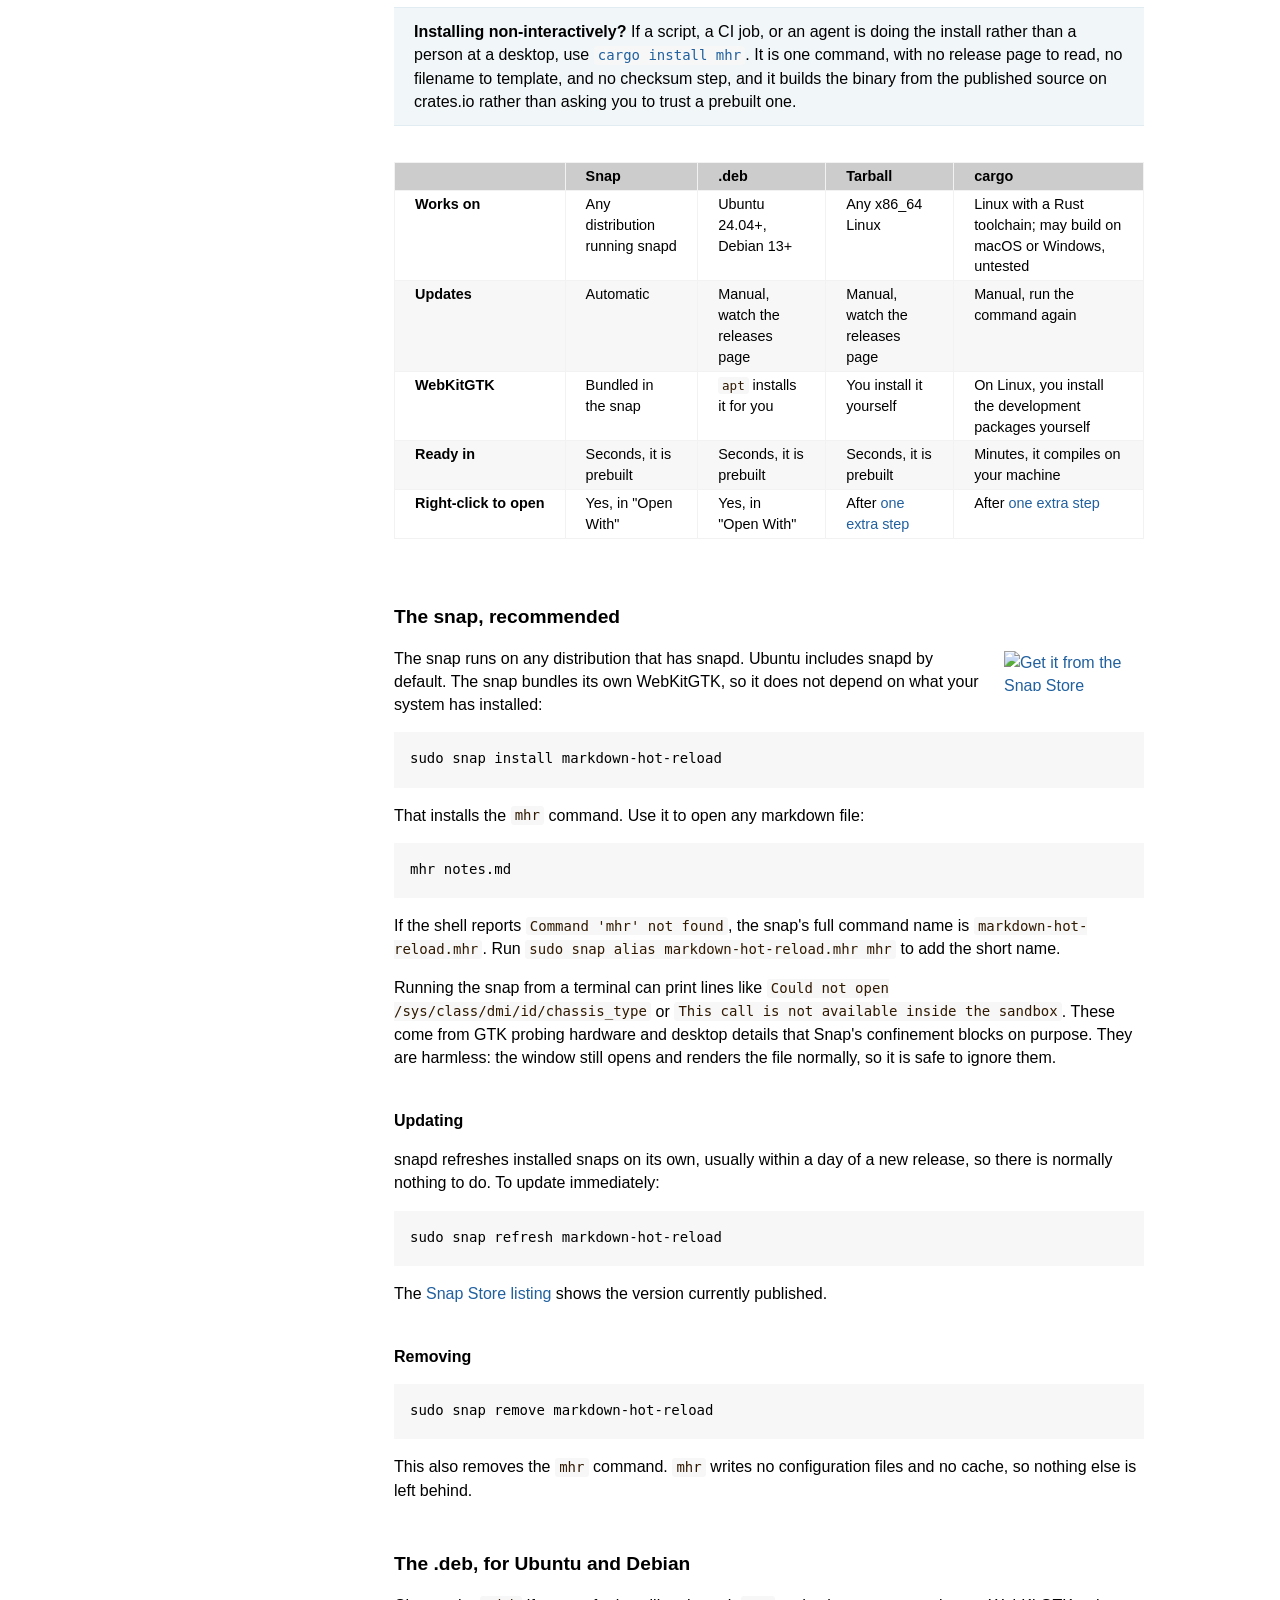
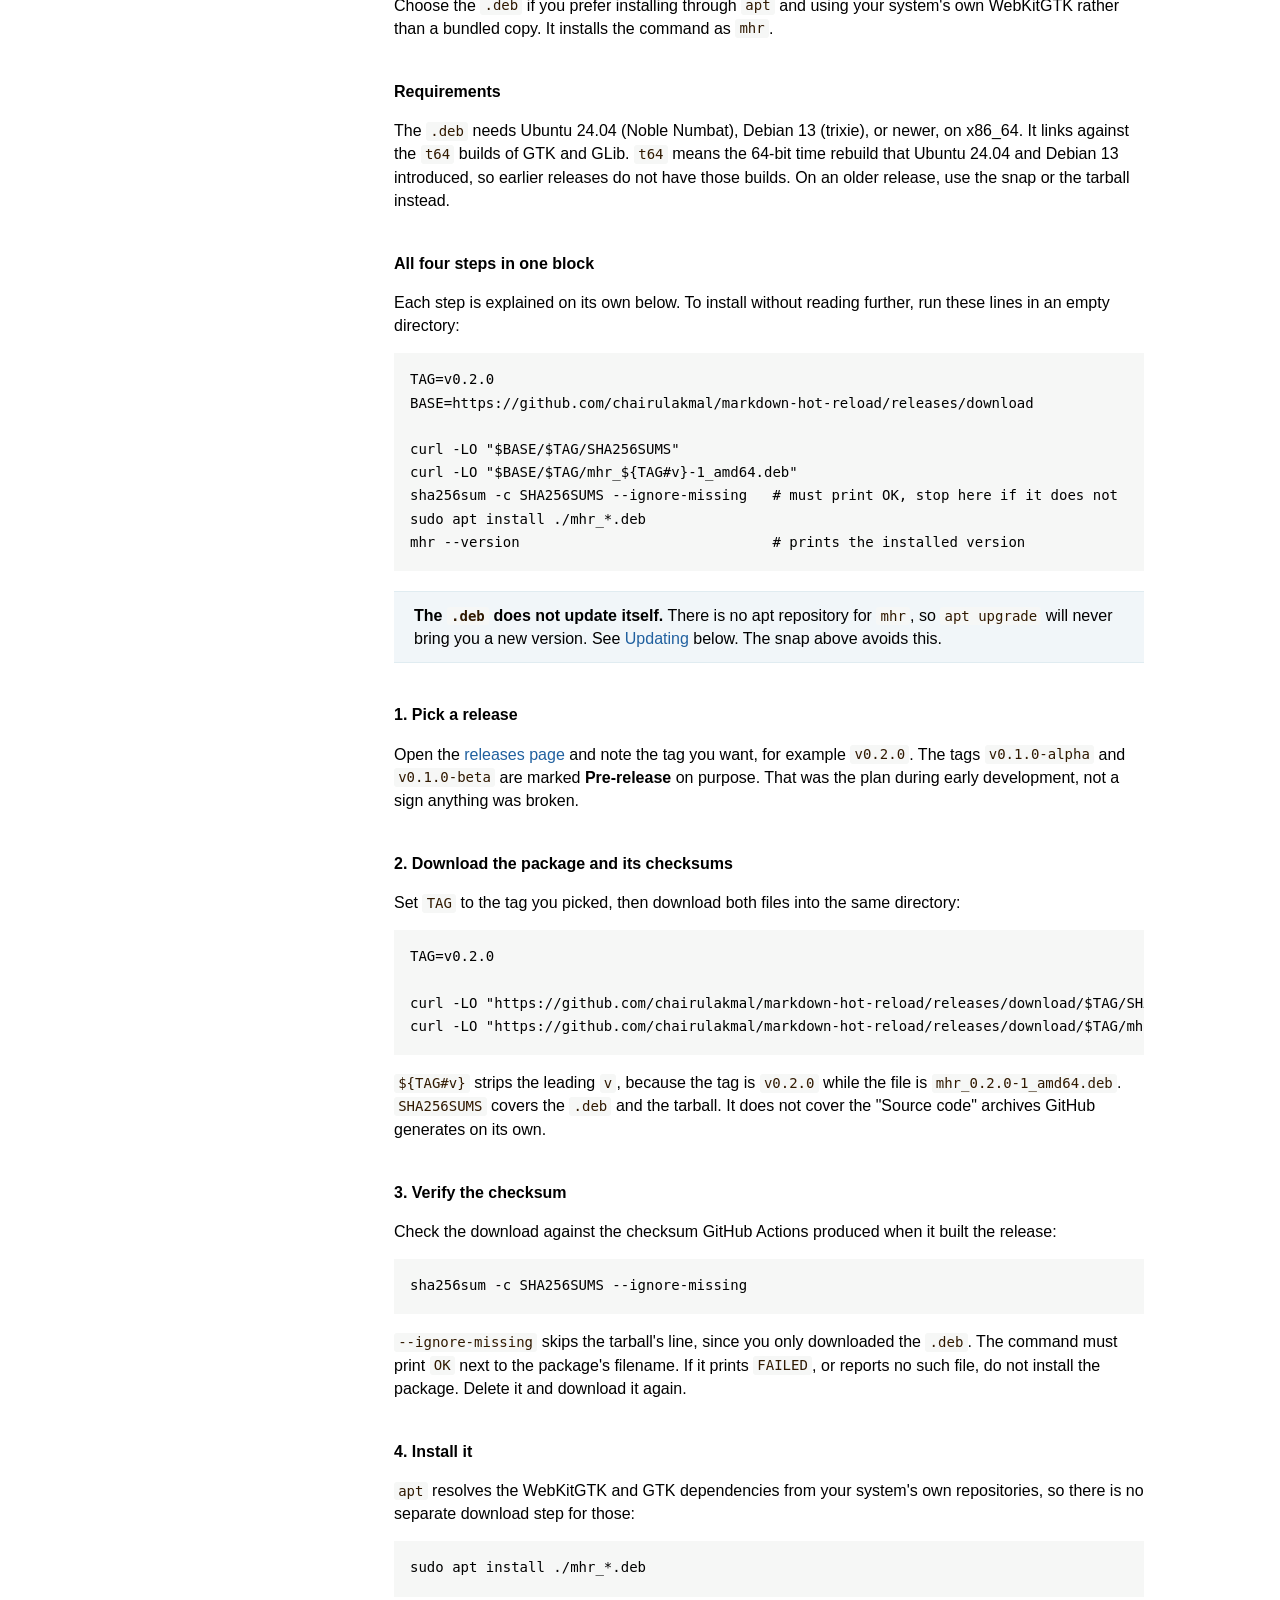
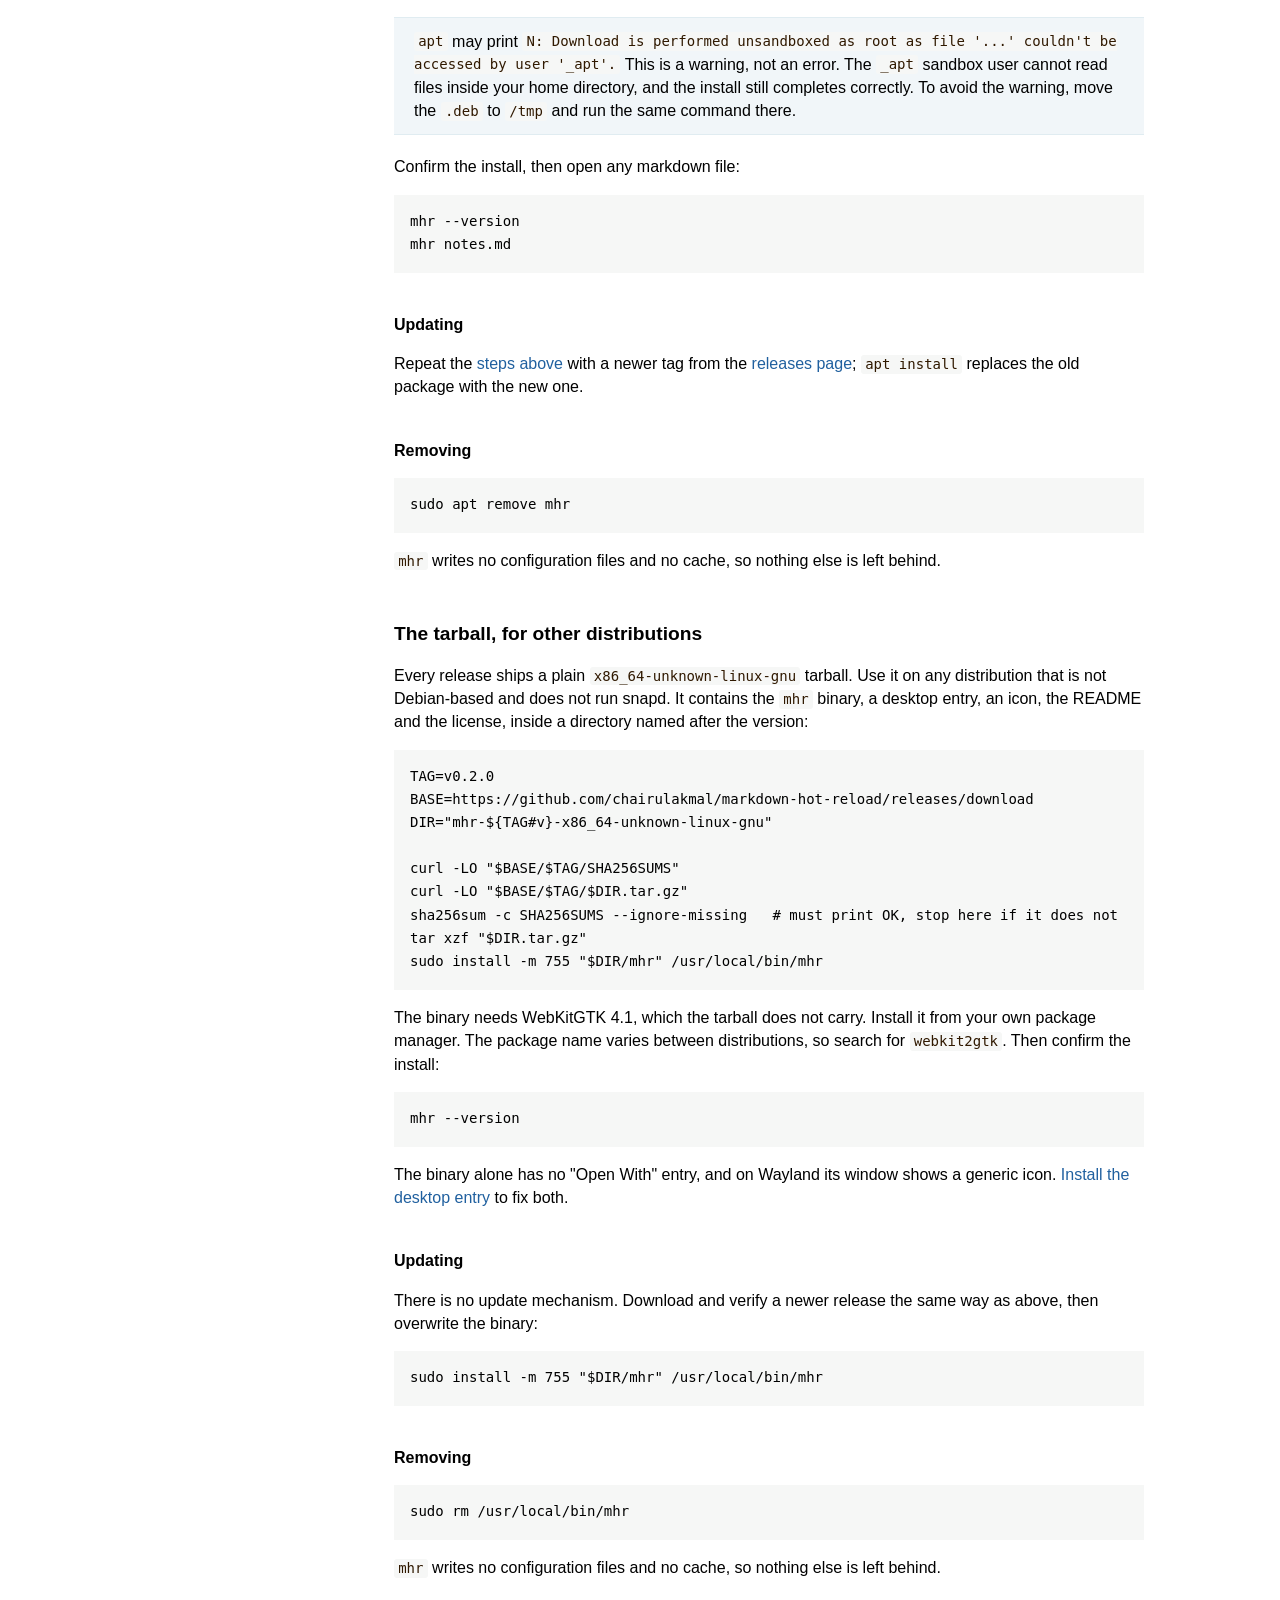
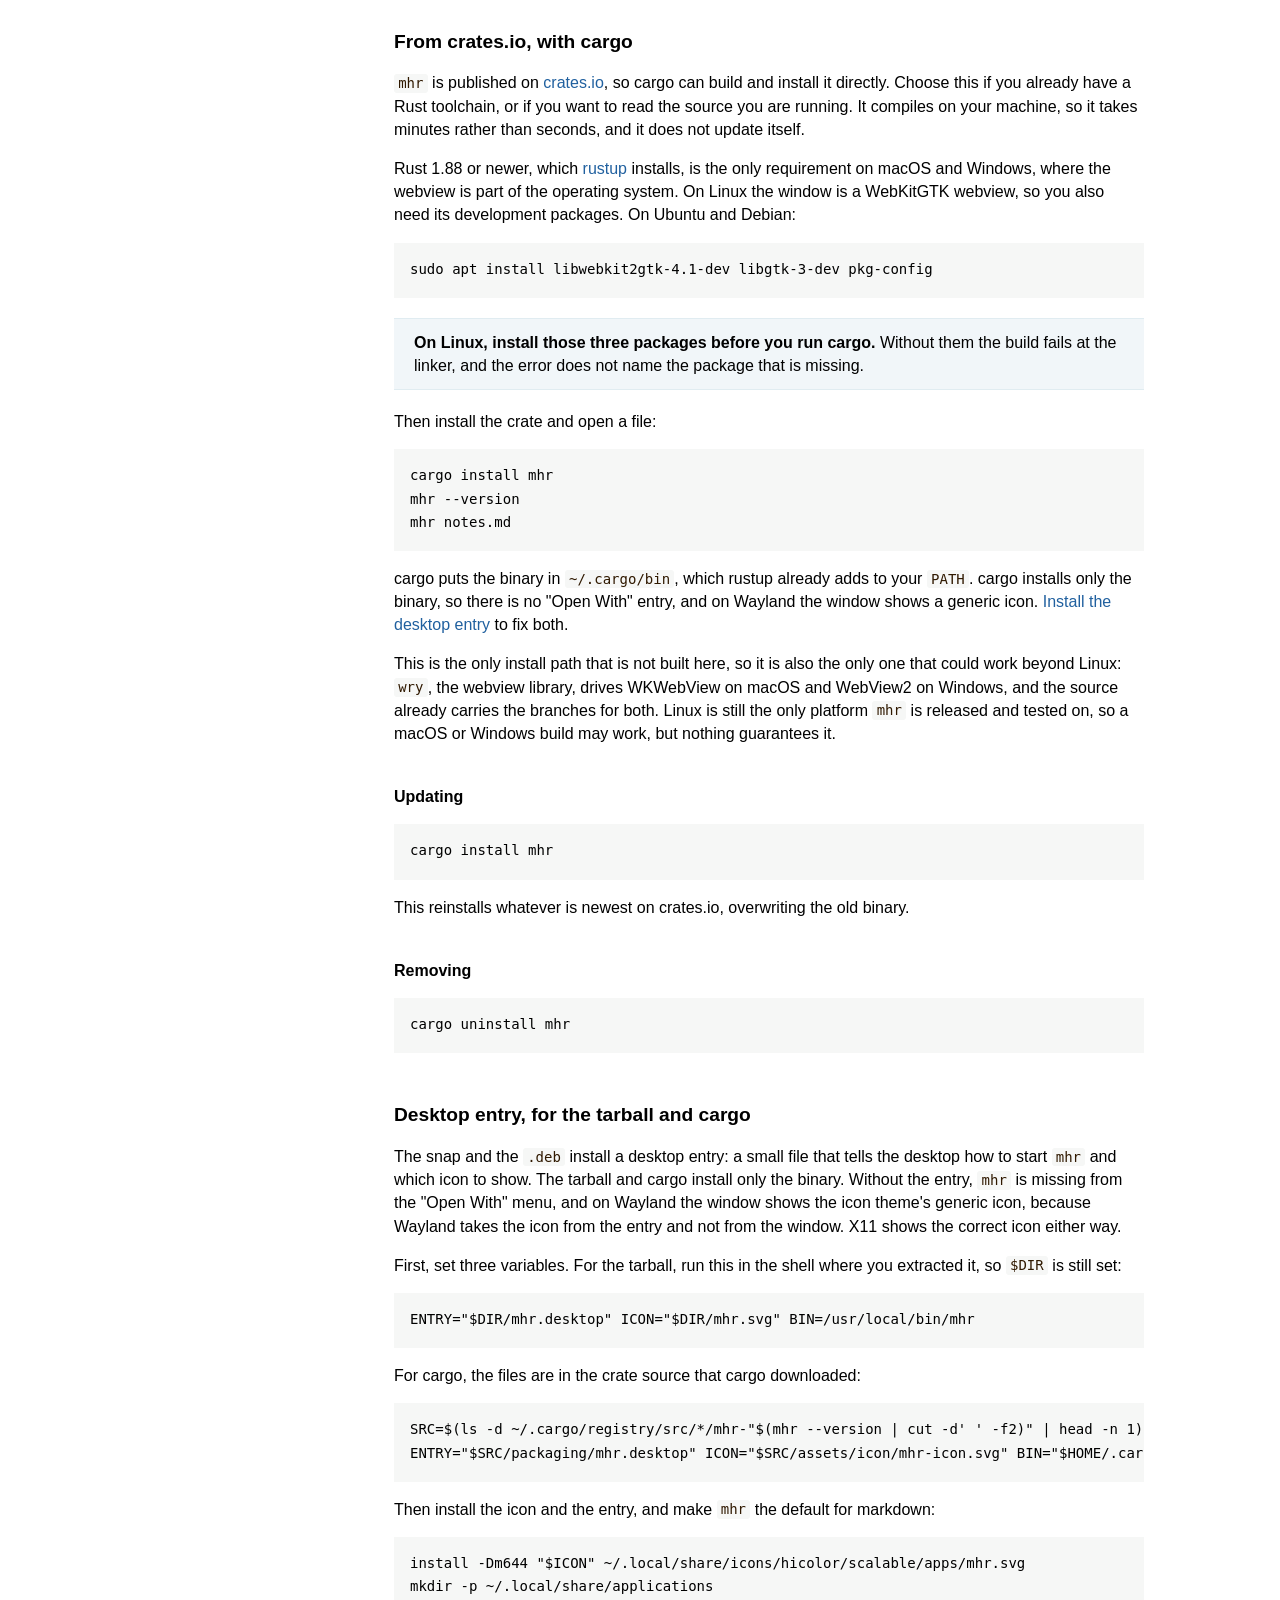
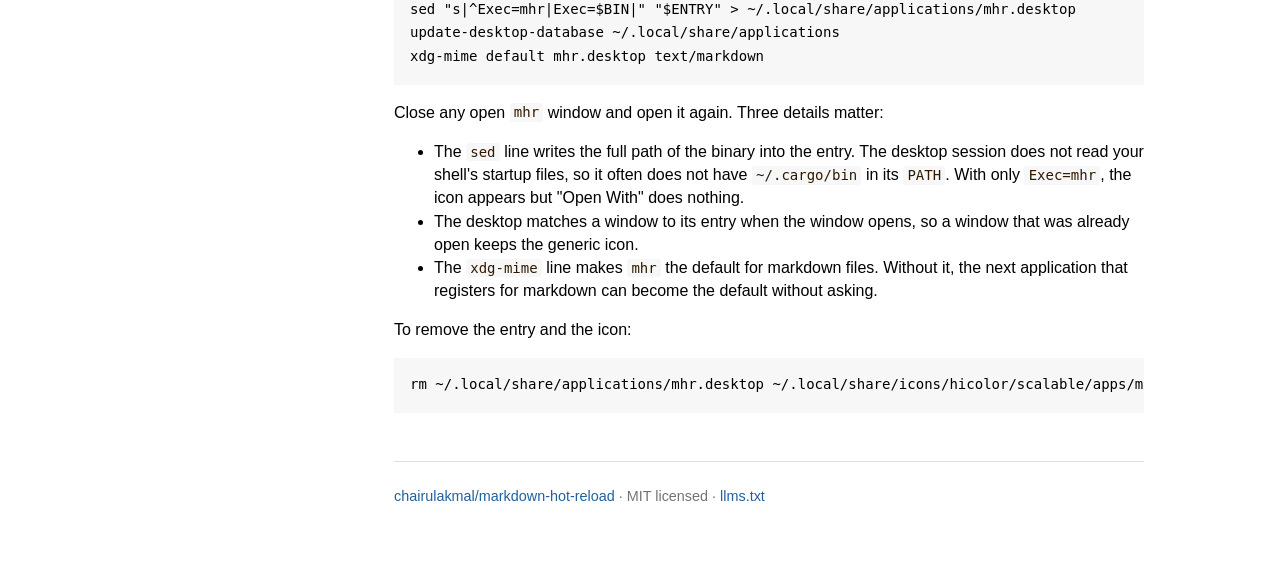
==== commit eff698c5: "Ship the desktop entry in the tarball and document it for cargo The tarball and `cargo install` put " ====
--- a/docs/index.html
+++ b/docs/index.html
@@ -651,8 +651,8 @@
               <th scope="row">Right-click to open</th>
               <td>Yes, in "Open With"</td>
               <td>Yes, in "Open With"</td>
-              <td>No, binary only</td>
-              <td>No, binary only</td>
+              <td>After <a href="#desktop-entry">one extra step</a></td>
+              <td>After <a href="#desktop-entry">one extra step</a></td>
             </tr>
           </tbody>
         </table>
@@ -859,8 +859,9 @@
       <p>
         Every release ships a plain <code>x86_64-unknown-linux-gnu</code>
         tarball. Use it on any distribution that is not Debian-based and does
-        not run snapd. It contains the <code>mhr</code> binary, the README,
-        and the license, inside a directory named after the version:
+        not run snapd. It contains the <code>mhr</code> binary, a desktop
+        entry, an icon, the README and the license, inside a directory named
+        after the version:
       </p>
       <pre><code>TAG=v0.2.0
 BASE=https://github.com/chairulakmal/markdown-hot-reload/releases/download
@@ -878,6 +879,11 @@
         confirm the install:
       </p>
       <pre><code>mhr --version</code></pre>
+      <p>
+        The binary alone has no "Open With" entry, and on Wayland its window
+        shows a generic icon. <a href="#desktop-entry">Install the desktop
+        entry</a> to fix both.
+      </p>
 
       <h3 id="tarball-update">Updating</h3>
       <p>
@@ -929,7 +935,10 @@
 mhr notes.md</code></pre>
       <p>
         cargo puts the binary in <code>~/.cargo/bin</code>, which rustup
-        already adds to your <code>PATH</code>.
+        already adds to your <code>PATH</code>. cargo installs only the
+        binary, so there is no "Open With" entry, and on Wayland the window
+        shows a generic icon. <a href="#desktop-entry">Install the desktop
+        entry</a> to fix both.
       </p>
       <p>
         This is the only install path that is not built here, so it is also
@@ -949,6 +958,54 @@
 
       <h3 id="cargo-remove">Removing</h3>
       <pre><code>cargo uninstall mhr</code></pre>
+
+      <h2 id="desktop-entry">Desktop entry, for the tarball and cargo</h2>
+      <p>
+        The snap and the <code>.deb</code> install a desktop entry: a small
+        file that tells the desktop how to start <code>mhr</code> and which
+        icon to show. The tarball and cargo install only the binary. Without
+        the entry, <code>mhr</code> is missing from the "Open With" menu, and
+        on Wayland the window shows the icon theme's generic icon, because
+        Wayland takes the icon from the entry and not from the window. X11
+        shows the correct icon either way.
+      </p>
+      <p>
+        First, set three variables. For the tarball, run this in the shell
+        where you extracted it, so <code>$DIR</code> is still set:
+      </p>
+      <pre><code>ENTRY="$DIR/mhr.desktop" ICON="$DIR/mhr.svg" BIN=/usr/local/bin/mhr</code></pre>
+      <p>
+        For cargo, the files are in the crate source that cargo downloaded:
+      </p>
+      <pre><code>SRC=$(ls -d ~/.cargo/registry/src/*/mhr-"$(mhr --version | cut -d' ' -f2)" | head -n 1)
+ENTRY="$SRC/packaging/mhr.desktop" ICON="$SRC/assets/icon/mhr-icon.svg" BIN="$HOME/.cargo/bin/mhr"</code></pre>
+      <p>Then install the icon and the entry, and make <code>mhr</code> the default for markdown:</p>
+      <pre><code>install -Dm644 "$ICON" ~/.local/share/icons/hicolor/scalable/apps/mhr.svg
+mkdir -p ~/.local/share/applications
+sed "s|^Exec=mhr|Exec=$BIN|" "$ENTRY" > ~/.local/share/applications/mhr.desktop
+update-desktop-database ~/.local/share/applications
+xdg-mime default mhr.desktop text/markdown</code></pre>
+      <p>Close any open <code>mhr</code> window and open it again. Three details matter:</p>
+      <ul>
+        <li>
+          The <code>sed</code> line writes the full path of the binary into
+          the entry. The desktop session does not read your shell's startup
+          files, so it often does not have <code>~/.cargo/bin</code> in its
+          <code>PATH</code>. With only <code>Exec=mhr</code>, the icon appears
+          but "Open With" does nothing.
+        </li>
+        <li>
+          The desktop matches a window to its entry when the window opens, so
+          a window that was already open keeps the generic icon.
+        </li>
+        <li>
+          The <code>xdg-mime</code> line makes <code>mhr</code> the default
+          for markdown files. Without it, the next application that registers
+          for markdown can become the default without asking.
+        </li>
+      </ul>
+      <p>To remove the entry and the icon:</p>
+      <pre><code>rm ~/.local/share/applications/mhr.desktop ~/.local/share/icons/hicolor/scalable/apps/mhr.svg</code></pre>
 
       <footer>
         <a
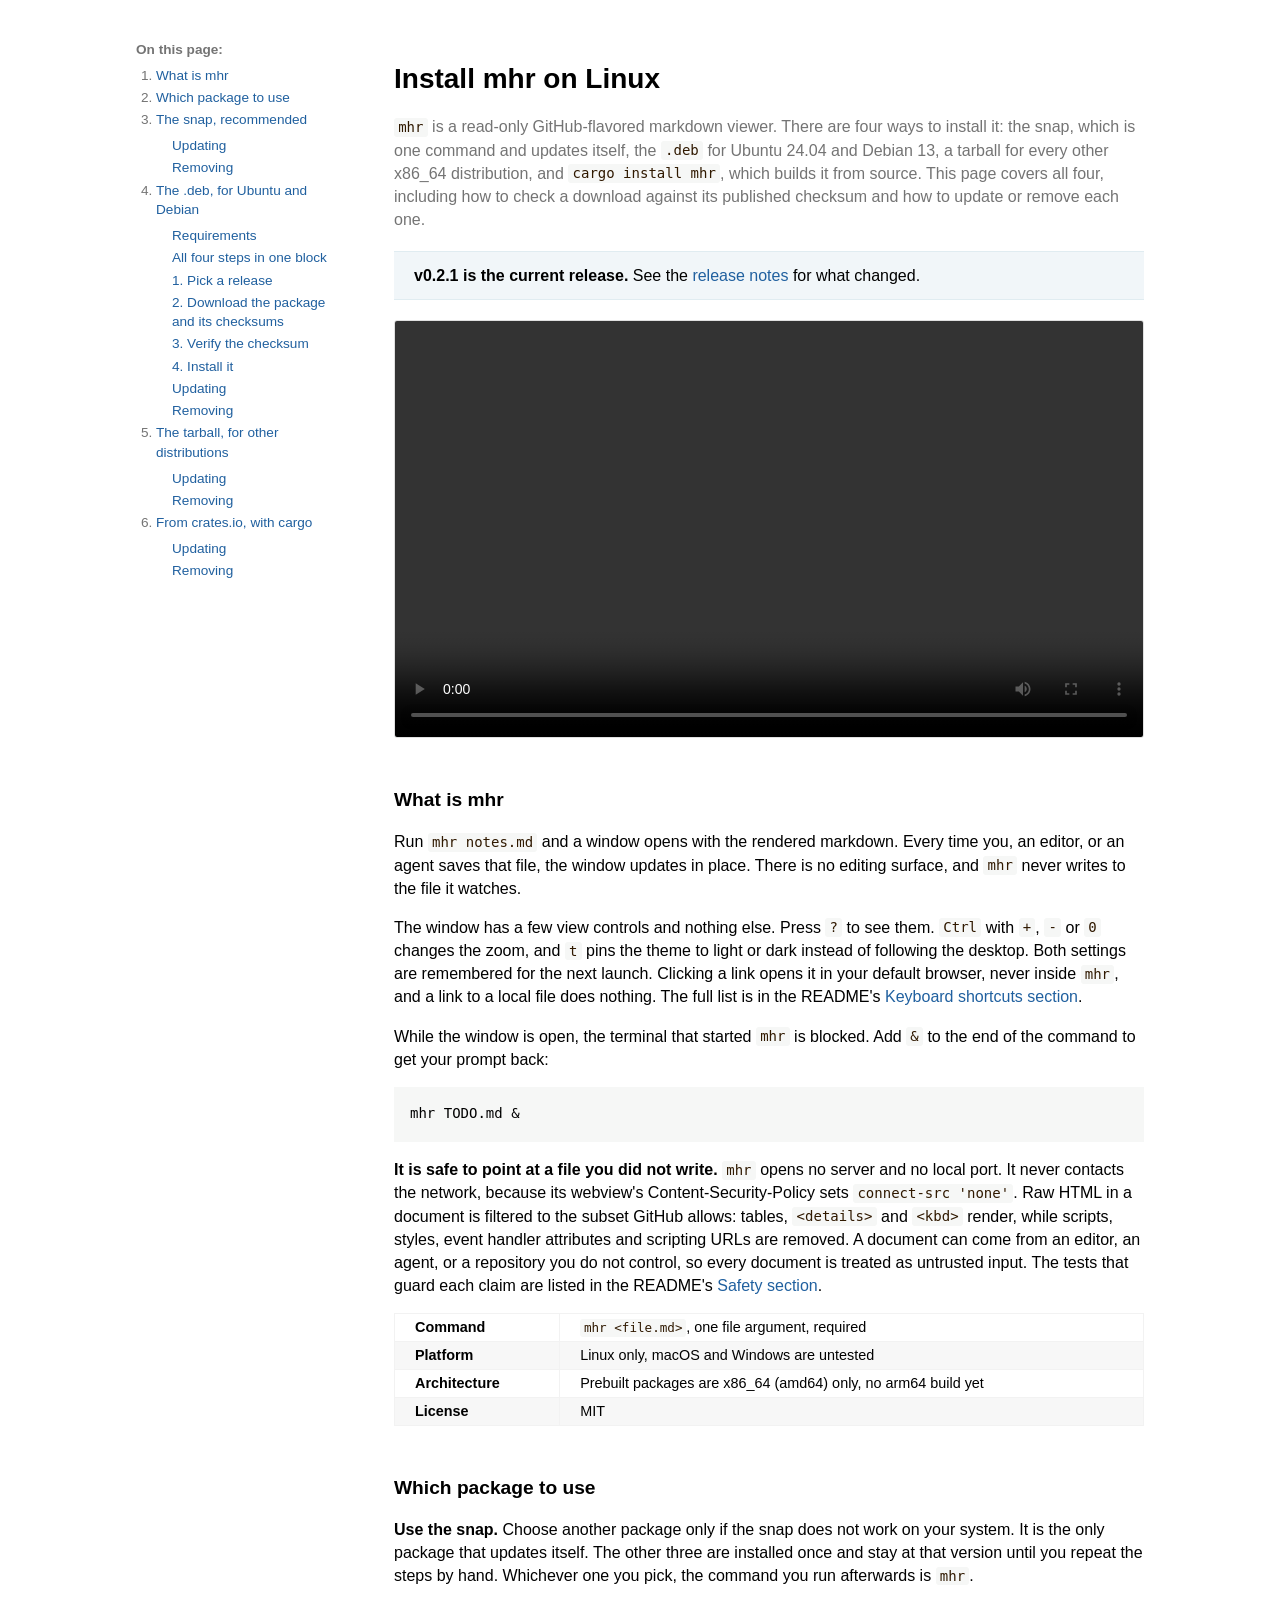
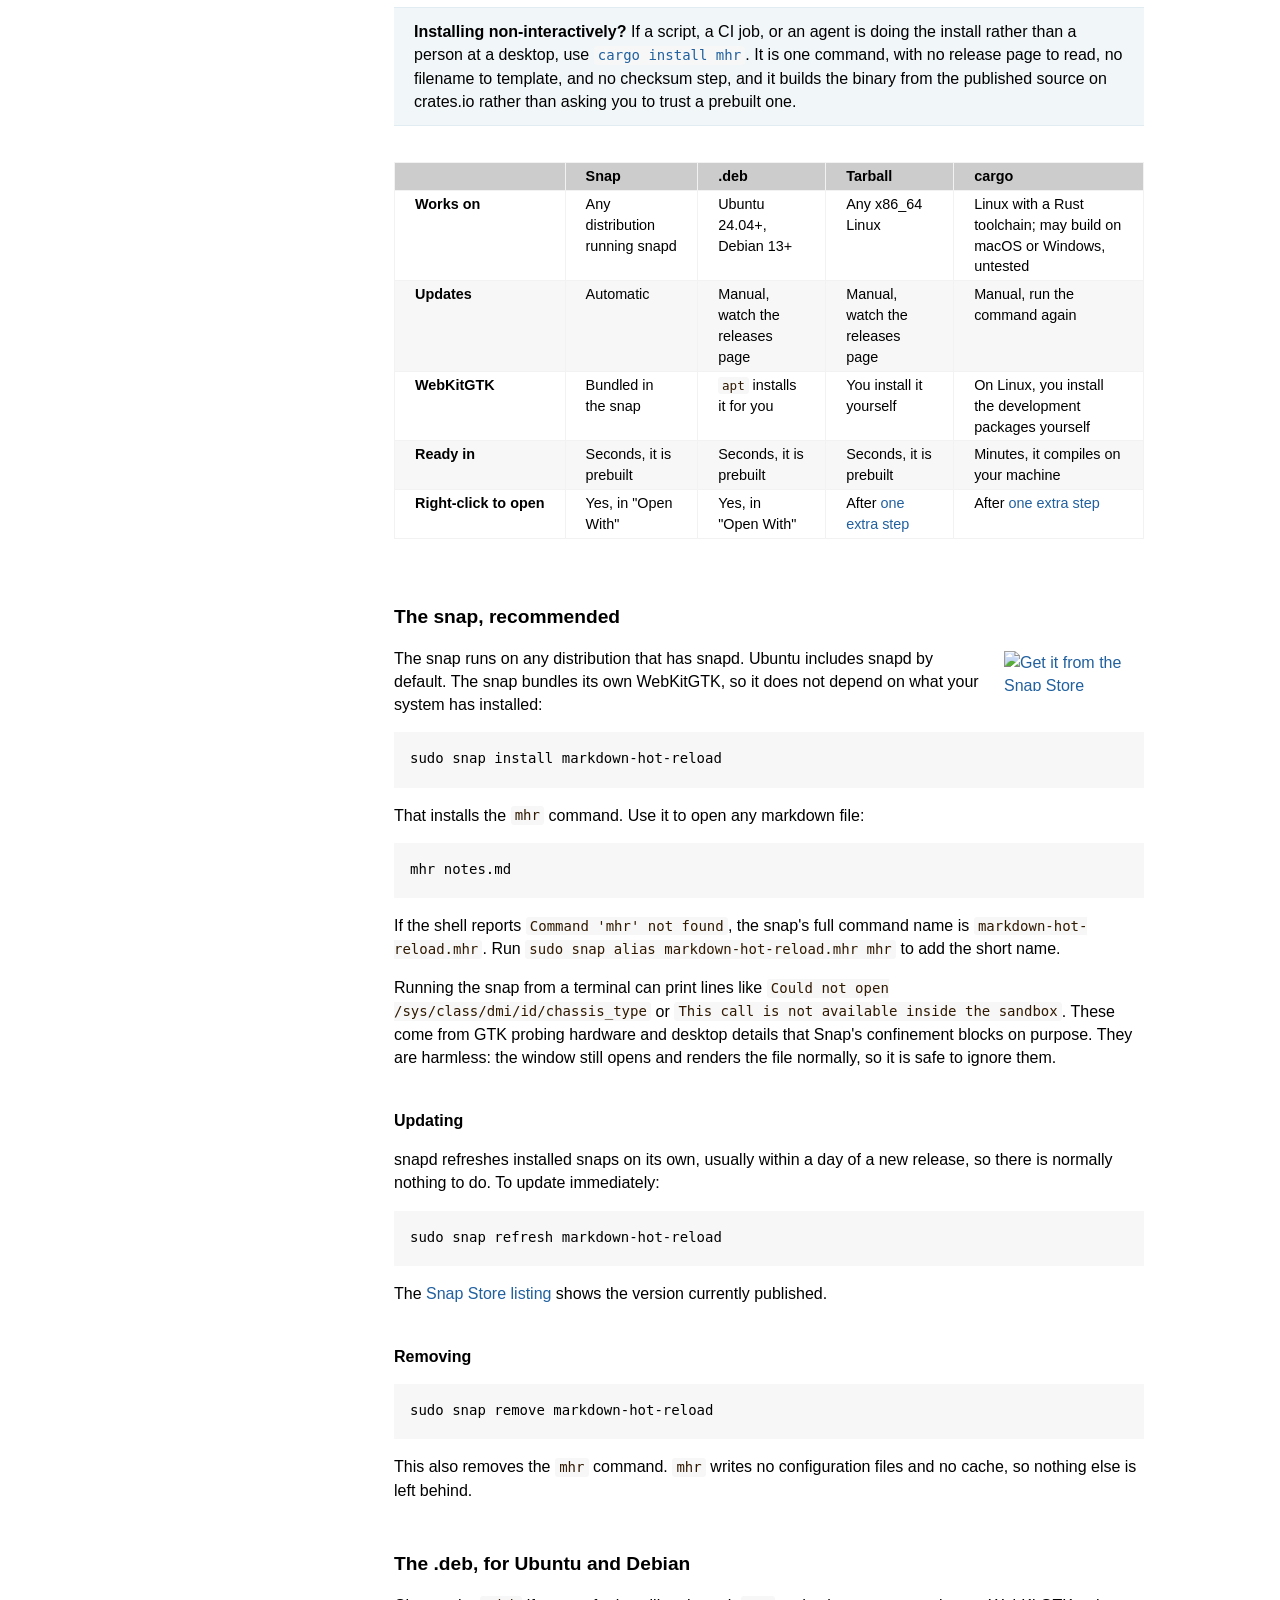
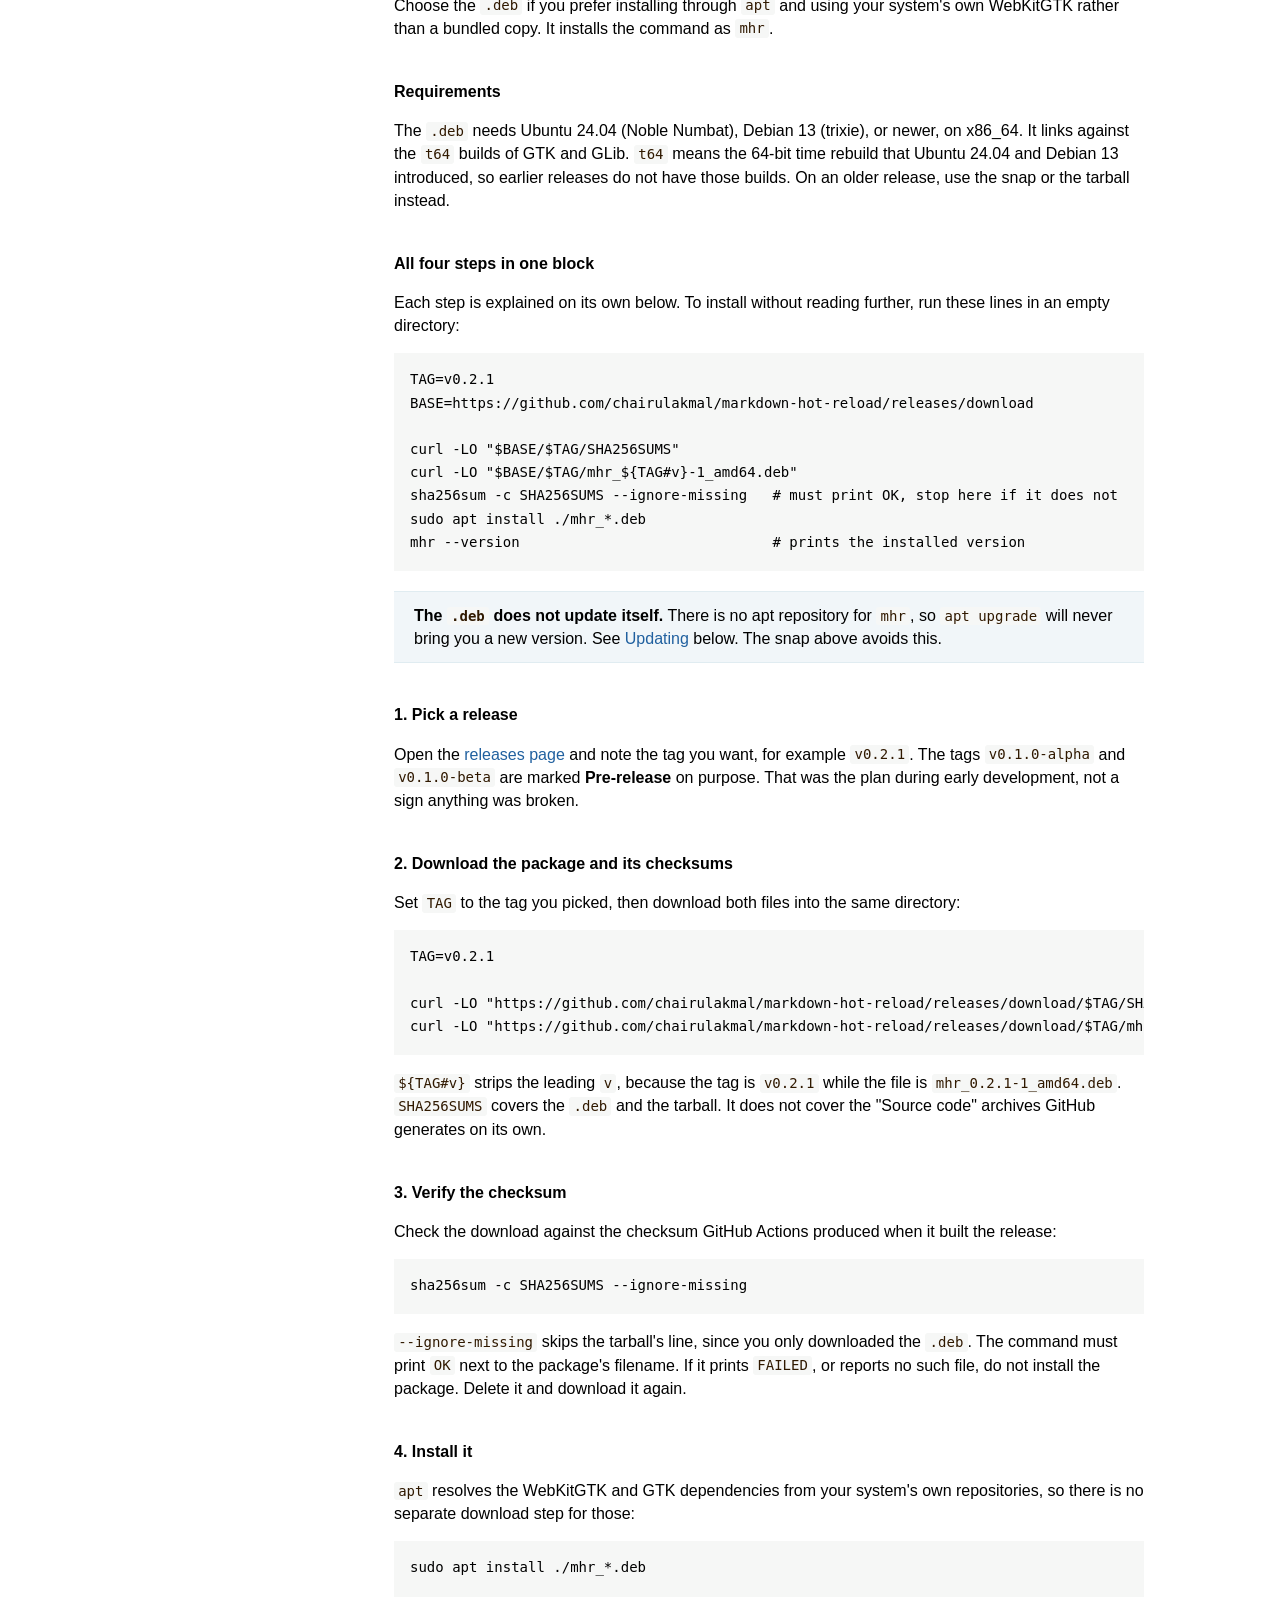
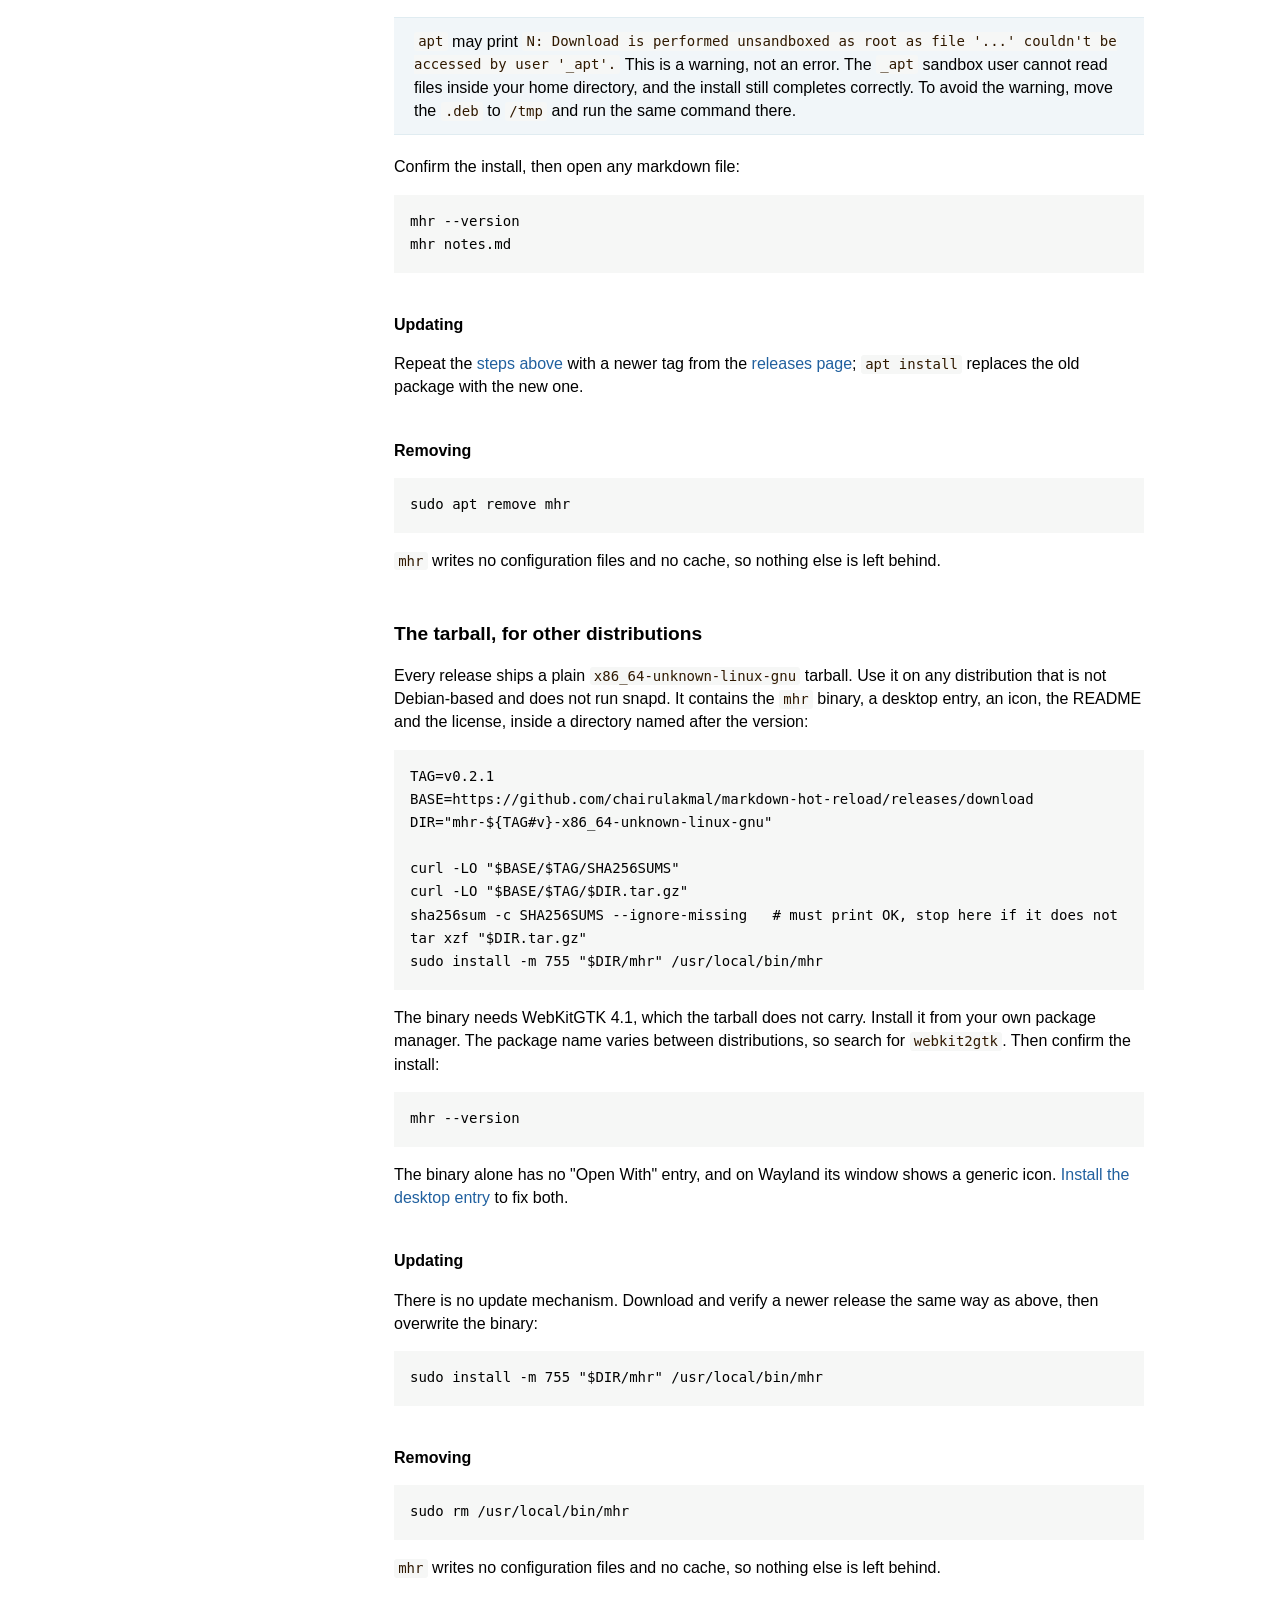
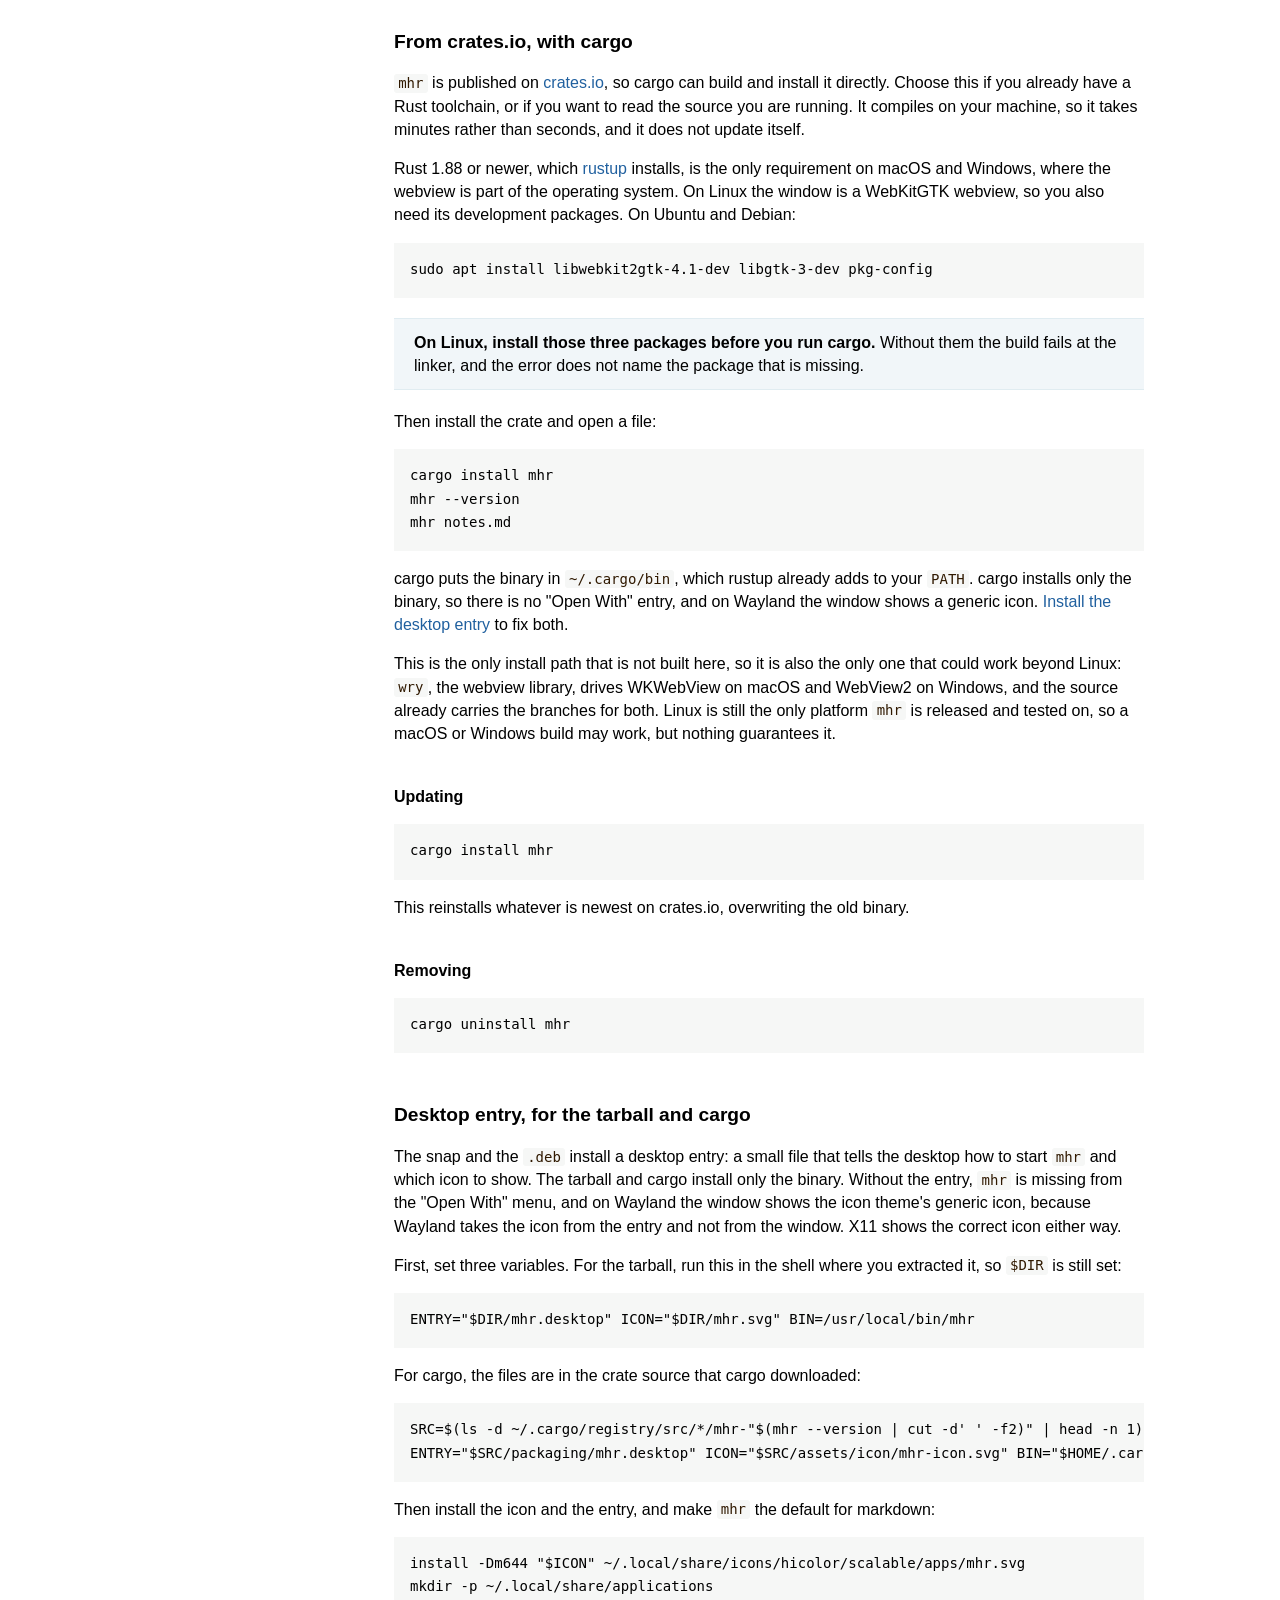
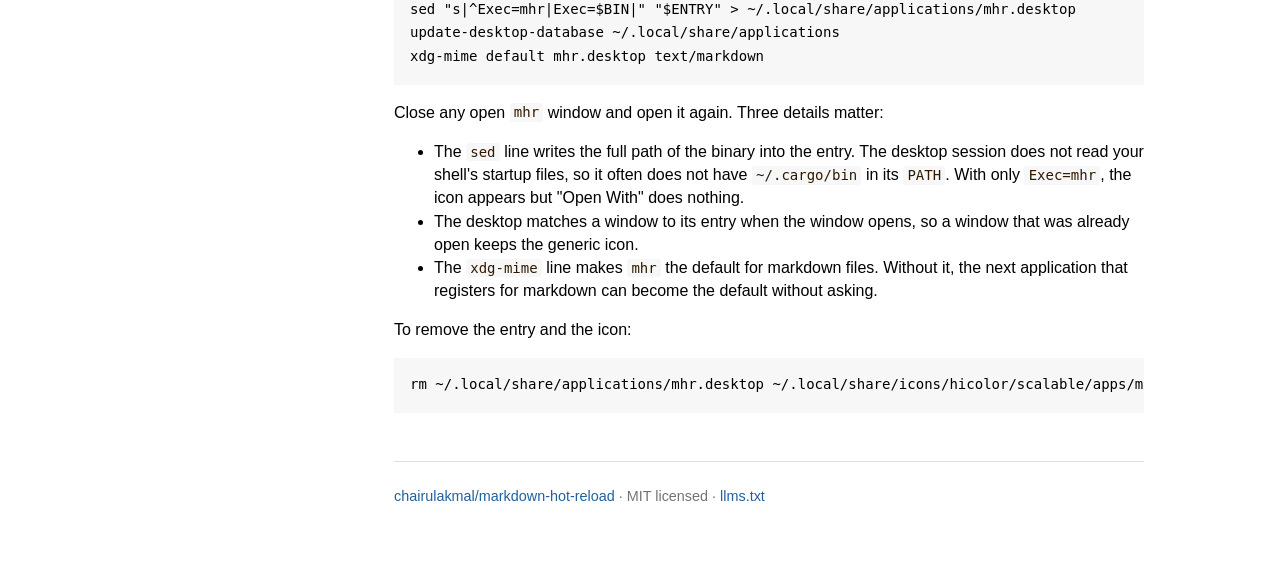
==== commit 16dc9eb5: "Bump the version to 0.2.1 Bumps `Cargo.toml`, `Cargo.lock` and `snap/snapcraft.yaml` together, and e" ====
--- a/docs/index.html
+++ b/docs/index.html
@@ -46,7 +46,7 @@
             "applicationCategory": "DeveloperApplication",
             "operatingSystem": "Any x86_64 Linux: the snap needs snapd, the .deb needs Ubuntu 24.04 or Debian 13 or newer",
             "processorRequirements": "x86_64",
-            "softwareVersion": "0.2.0",
+            "softwareVersion": "0.2.1",
             "url": "https://mhr.chairulakmal.com/",
             "downloadUrl": "https://github.com/chairulakmal/markdown-hot-reload/releases",
             "installUrl": "https://mhr.chairulakmal.com/",
@@ -93,7 +93,7 @@
                 "@type": "HowToStep",
                 "name": "Pick a release",
                 "url": "https://mhr.chairulakmal.com/#pick-a-release",
-                "text": "Choose a tag from the releases page, for example v0.2.0, and set TAG to it."
+                "text": "Choose a tag from the releases page, for example v0.2.1, and set TAG to it."
               },
               {
                 "@type": "HowToStep",
@@ -492,9 +492,9 @@
       </header>
 
       <div class="note">
-        <strong>v0.2.0 is the current release.</strong> See the
+        <strong>v0.2.1 is the current release.</strong> See the
         <a
-          href="https://github.com/chairulakmal/markdown-hot-reload/releases/tag/v0.2.0"
+          href="https://github.com/chairulakmal/markdown-hot-reload/releases/tag/v0.2.1"
           target="_blank"
           rel="noopener noreferrer"
           >release notes</a
@@ -751,7 +751,7 @@
         Each step is explained on its own below. To install without reading
         further, run these lines in an empty directory:
       </p>
-      <pre><code>TAG=v0.2.0
+      <pre><code>TAG=v0.2.1
 BASE=https://github.com/chairulakmal/markdown-hot-reload/releases/download
 
 curl -LO "$BASE/$TAG/SHA256SUMS"
@@ -775,7 +775,7 @@
           rel="noopener noreferrer"
           >releases page</a
         >
-        and note the tag you want, for example <code>v0.2.0</code>. The tags
+        and note the tag you want, for example <code>v0.2.1</code>. The tags
         <code>v0.1.0-alpha</code> and <code>v0.1.0-beta</code> are marked
         <strong>Pre-release</strong> on purpose. That was the plan during
         early development, not a sign anything was broken.
@@ -786,14 +786,14 @@
         Set <code>TAG</code> to the tag you picked, then download both files
         into the same directory:
       </p>
-      <pre><code>TAG=v0.2.0
+      <pre><code>TAG=v0.2.1
 
 curl -LO "https://github.com/chairulakmal/markdown-hot-reload/releases/download/$TAG/SHA256SUMS"
 curl -LO "https://github.com/chairulakmal/markdown-hot-reload/releases/download/$TAG/mhr_${TAG#v}-1_amd64.deb"</code></pre>
       <p>
         <code>${TAG#v}</code> strips the leading <code>v</code>, because the
-        tag is <code>v0.2.0</code> while the file is
-        <code>mhr_0.2.0-1_amd64.deb</code>.
+        tag is <code>v0.2.1</code> while the file is
+        <code>mhr_0.2.1-1_amd64.deb</code>.
         <code>SHA256SUMS</code> covers the <code>.deb</code> and the tarball.
         It does not cover the "Source code" archives GitHub generates on its
         own.
@@ -863,7 +863,7 @@
         entry, an icon, the README and the license, inside a directory named
         after the version:
       </p>
-      <pre><code>TAG=v0.2.0
+      <pre><code>TAG=v0.2.1
 BASE=https://github.com/chairulakmal/markdown-hot-reload/releases/download
 DIR="mhr-${TAG#v}-x86_64-unknown-linux-gnu"
 
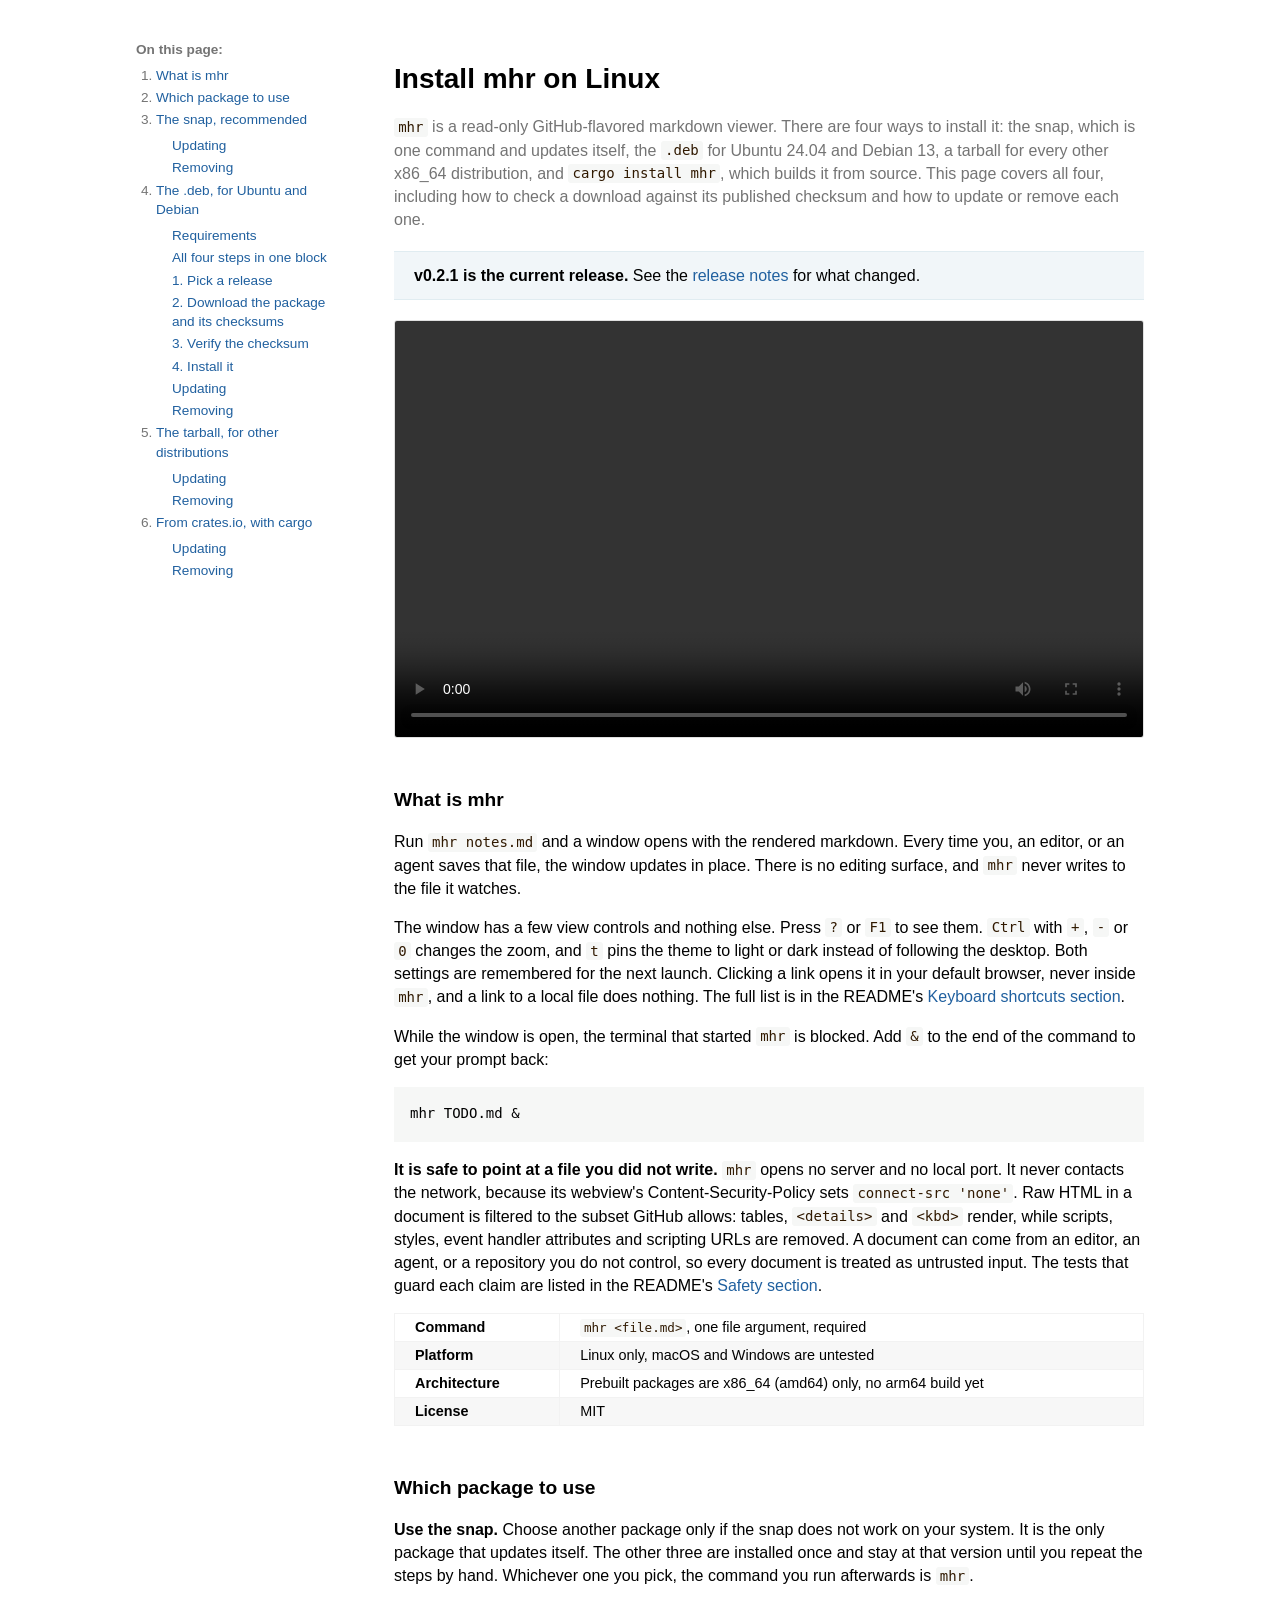
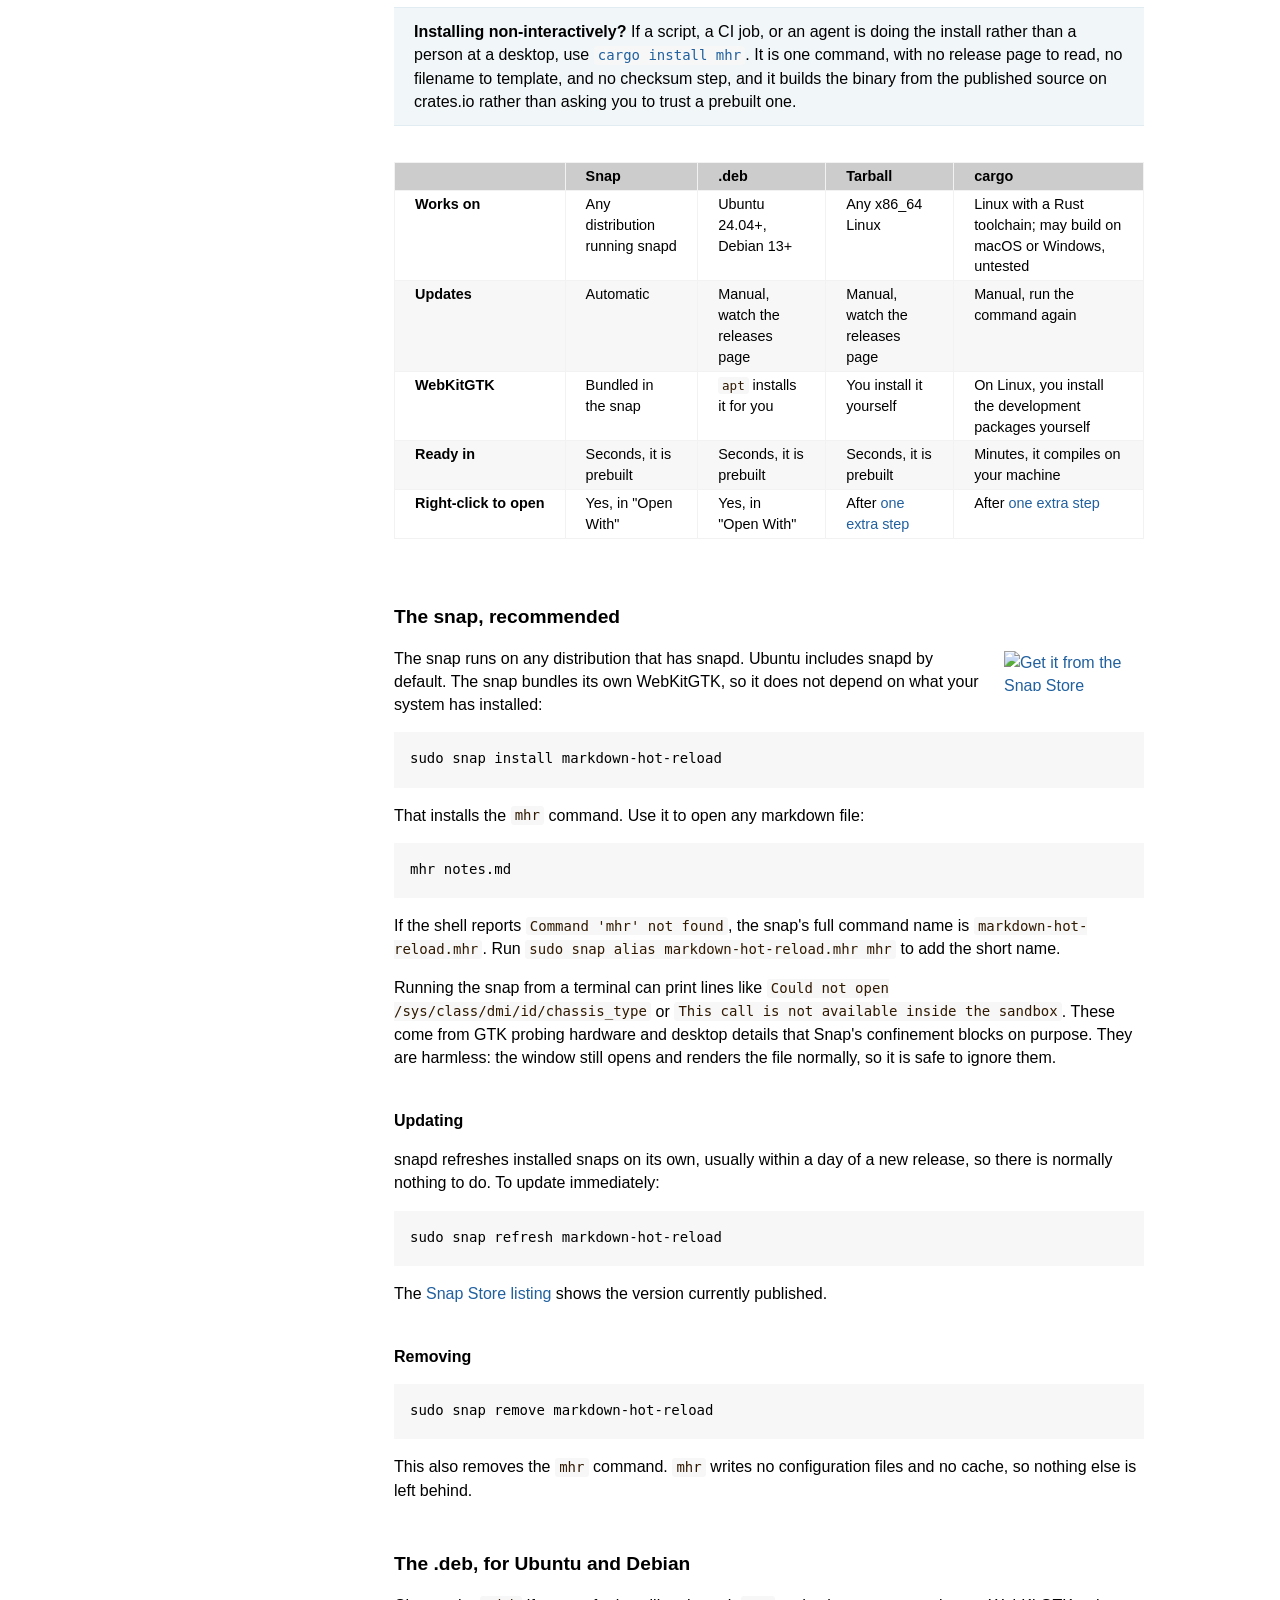
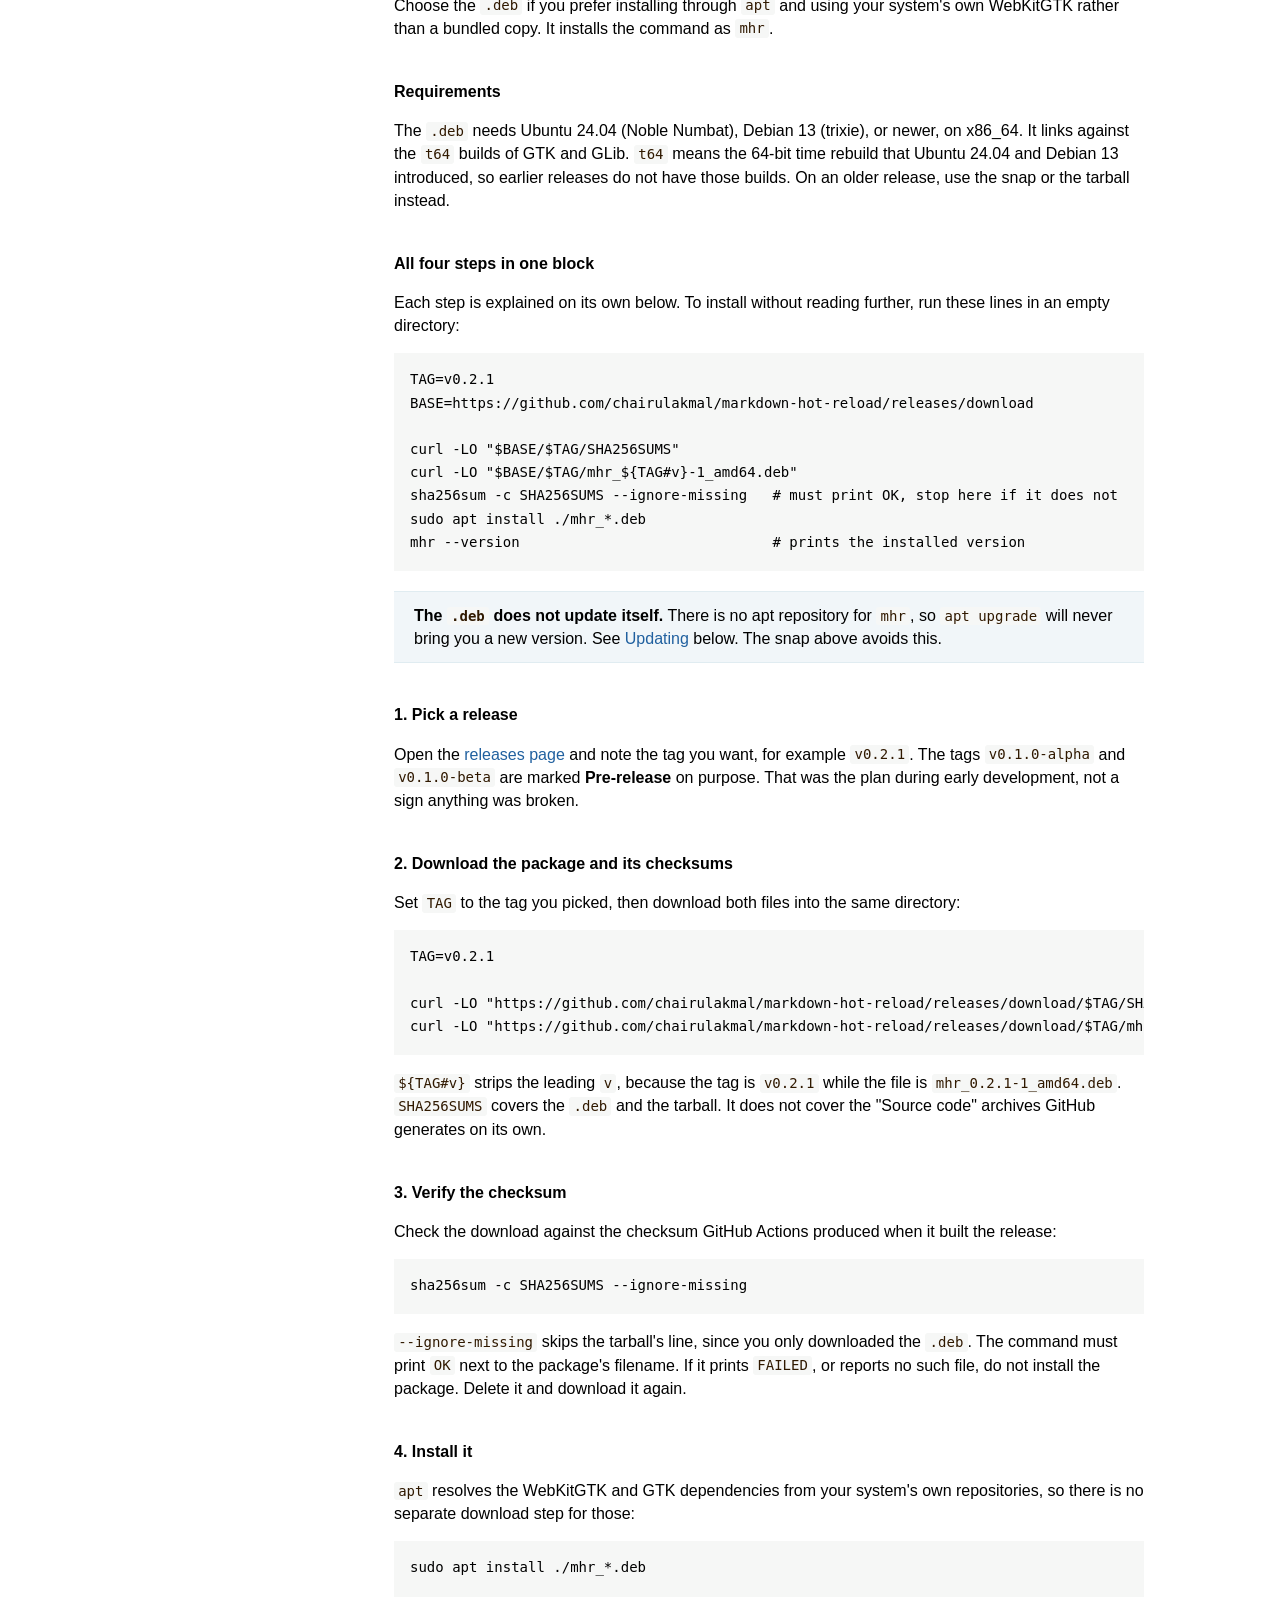
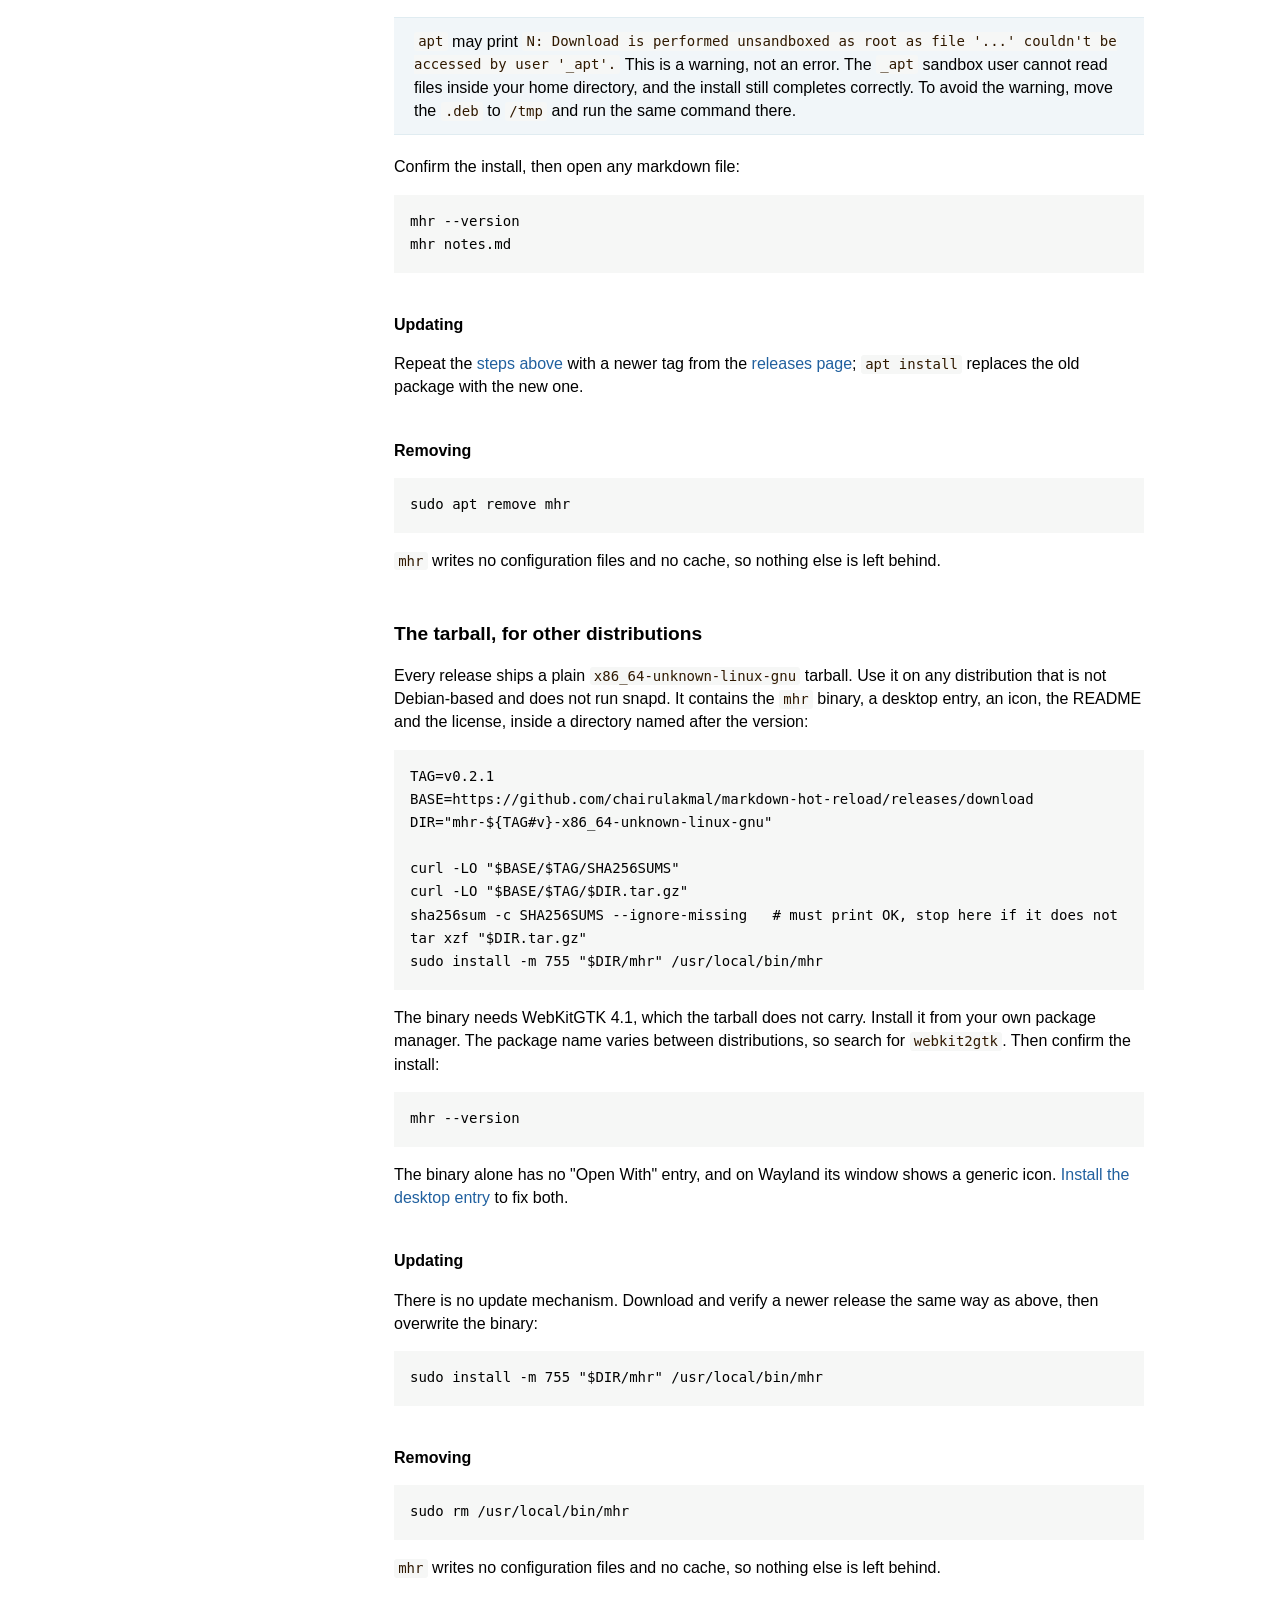
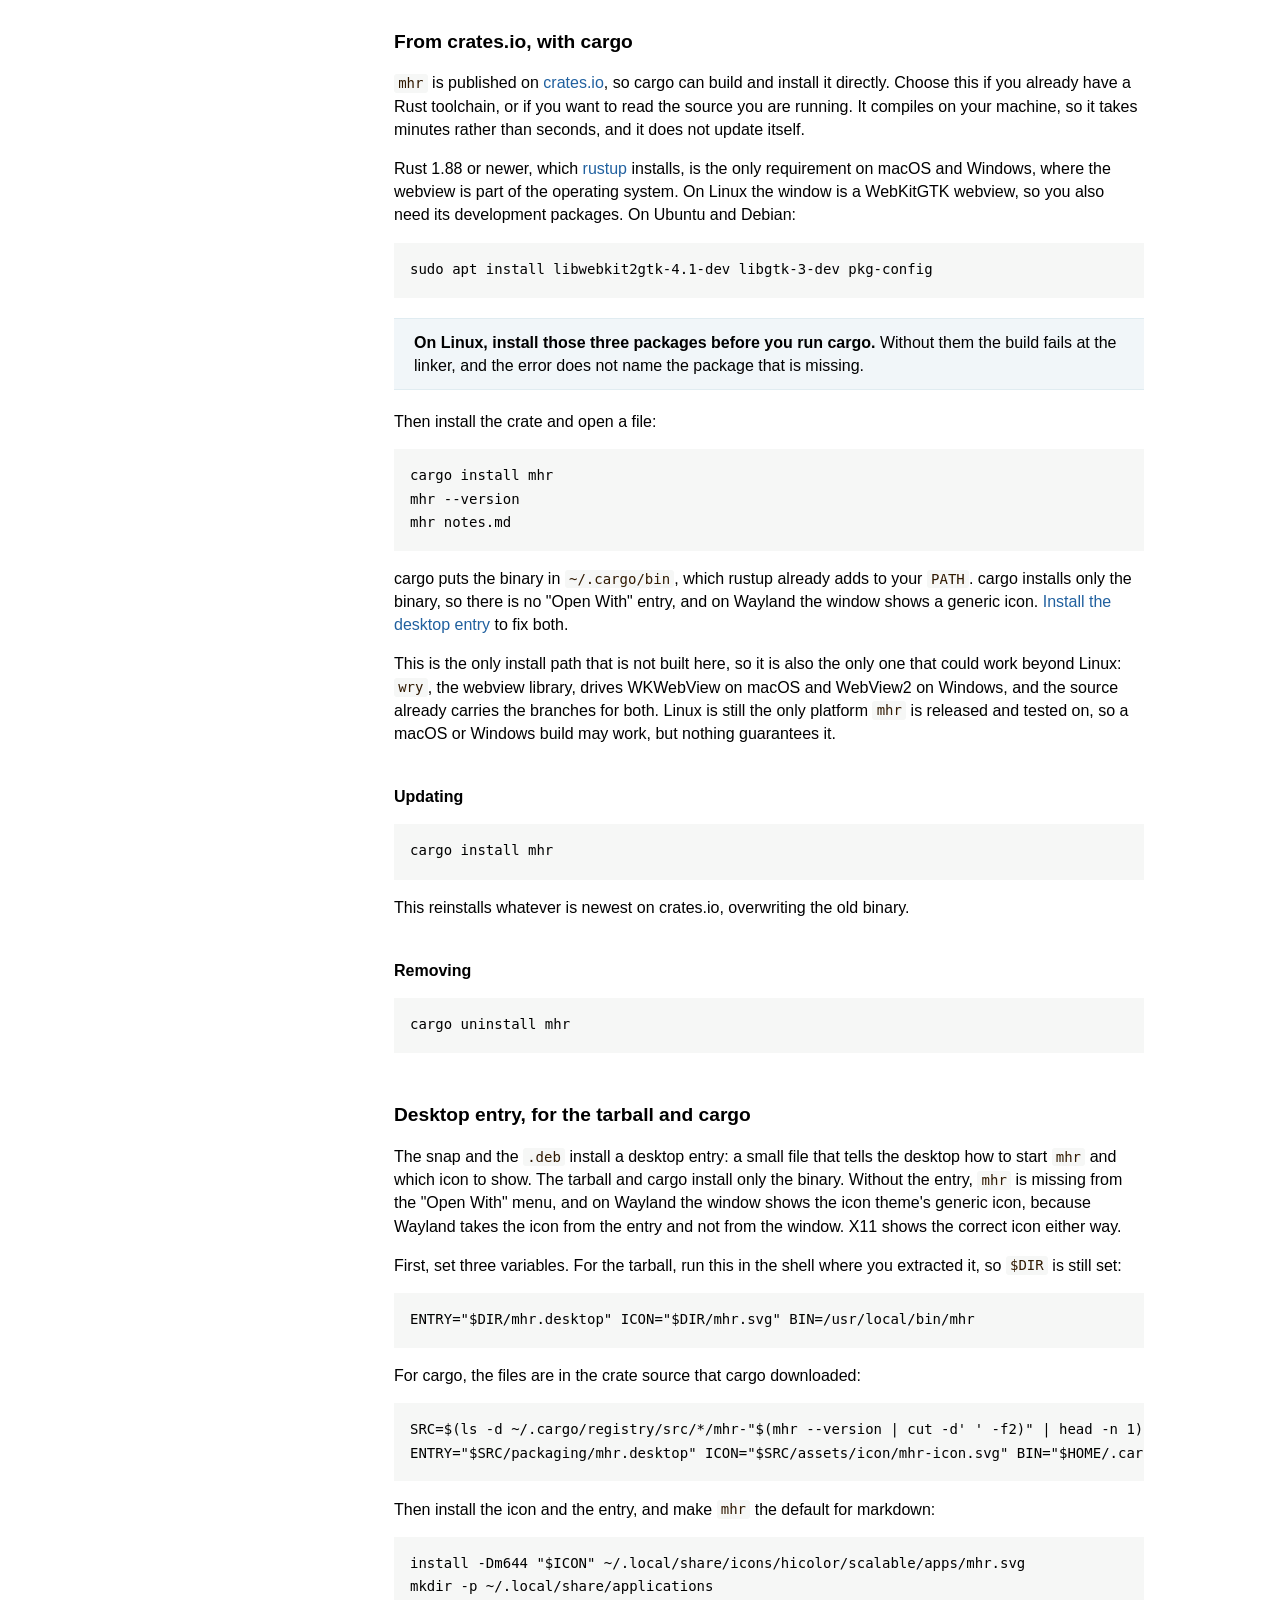
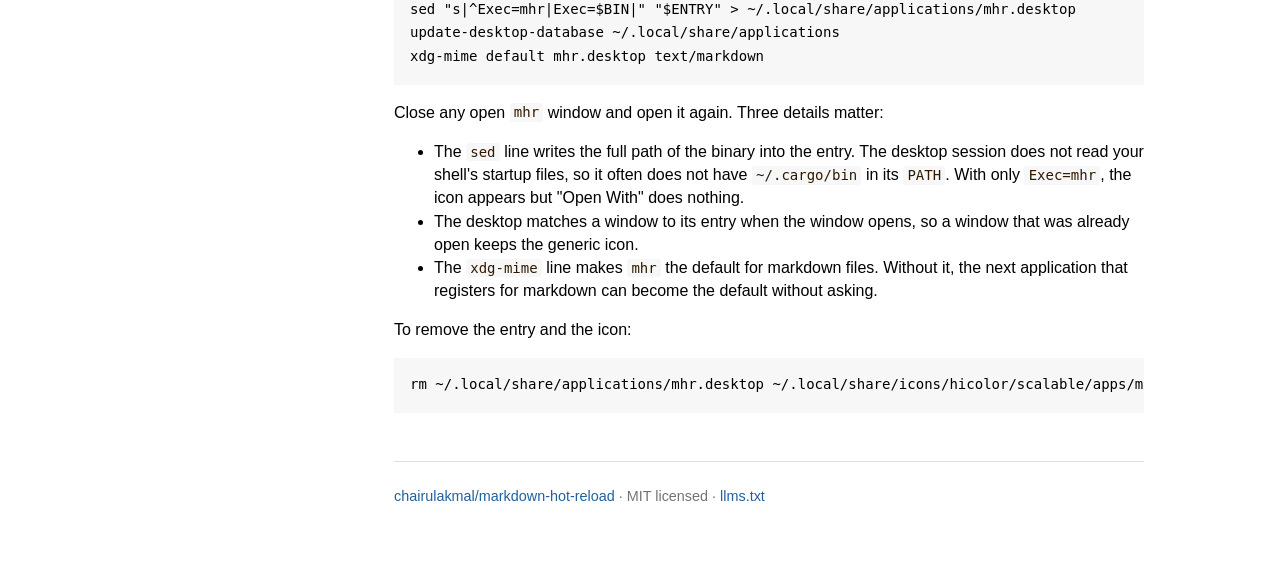
==== commit 3eda7355: "Open the help overlay with F1 F1 is the help key on every desktop, and unlike "?" it needs no Shift " ====
--- a/docs/index.html
+++ b/docs/index.html
@@ -526,8 +526,9 @@
       </p>
       <p>
         The window has a few view controls and nothing else. Press
-        <code>?</code> to see them. <code>Ctrl</code> with <code>+</code>,
-        <code>-</code> or <code>0</code> changes the zoom, and
+        <code>?</code> or <code>F1</code> to see them. <code>Ctrl</code>
+        with <code>+</code>, <code>-</code> or <code>0</code> changes the
+        zoom, and
         <code>t</code> pins the theme to light or dark instead of following
         the desktop. Both settings are remembered for the next launch.
         Clicking a link opens it in your default browser, never inside
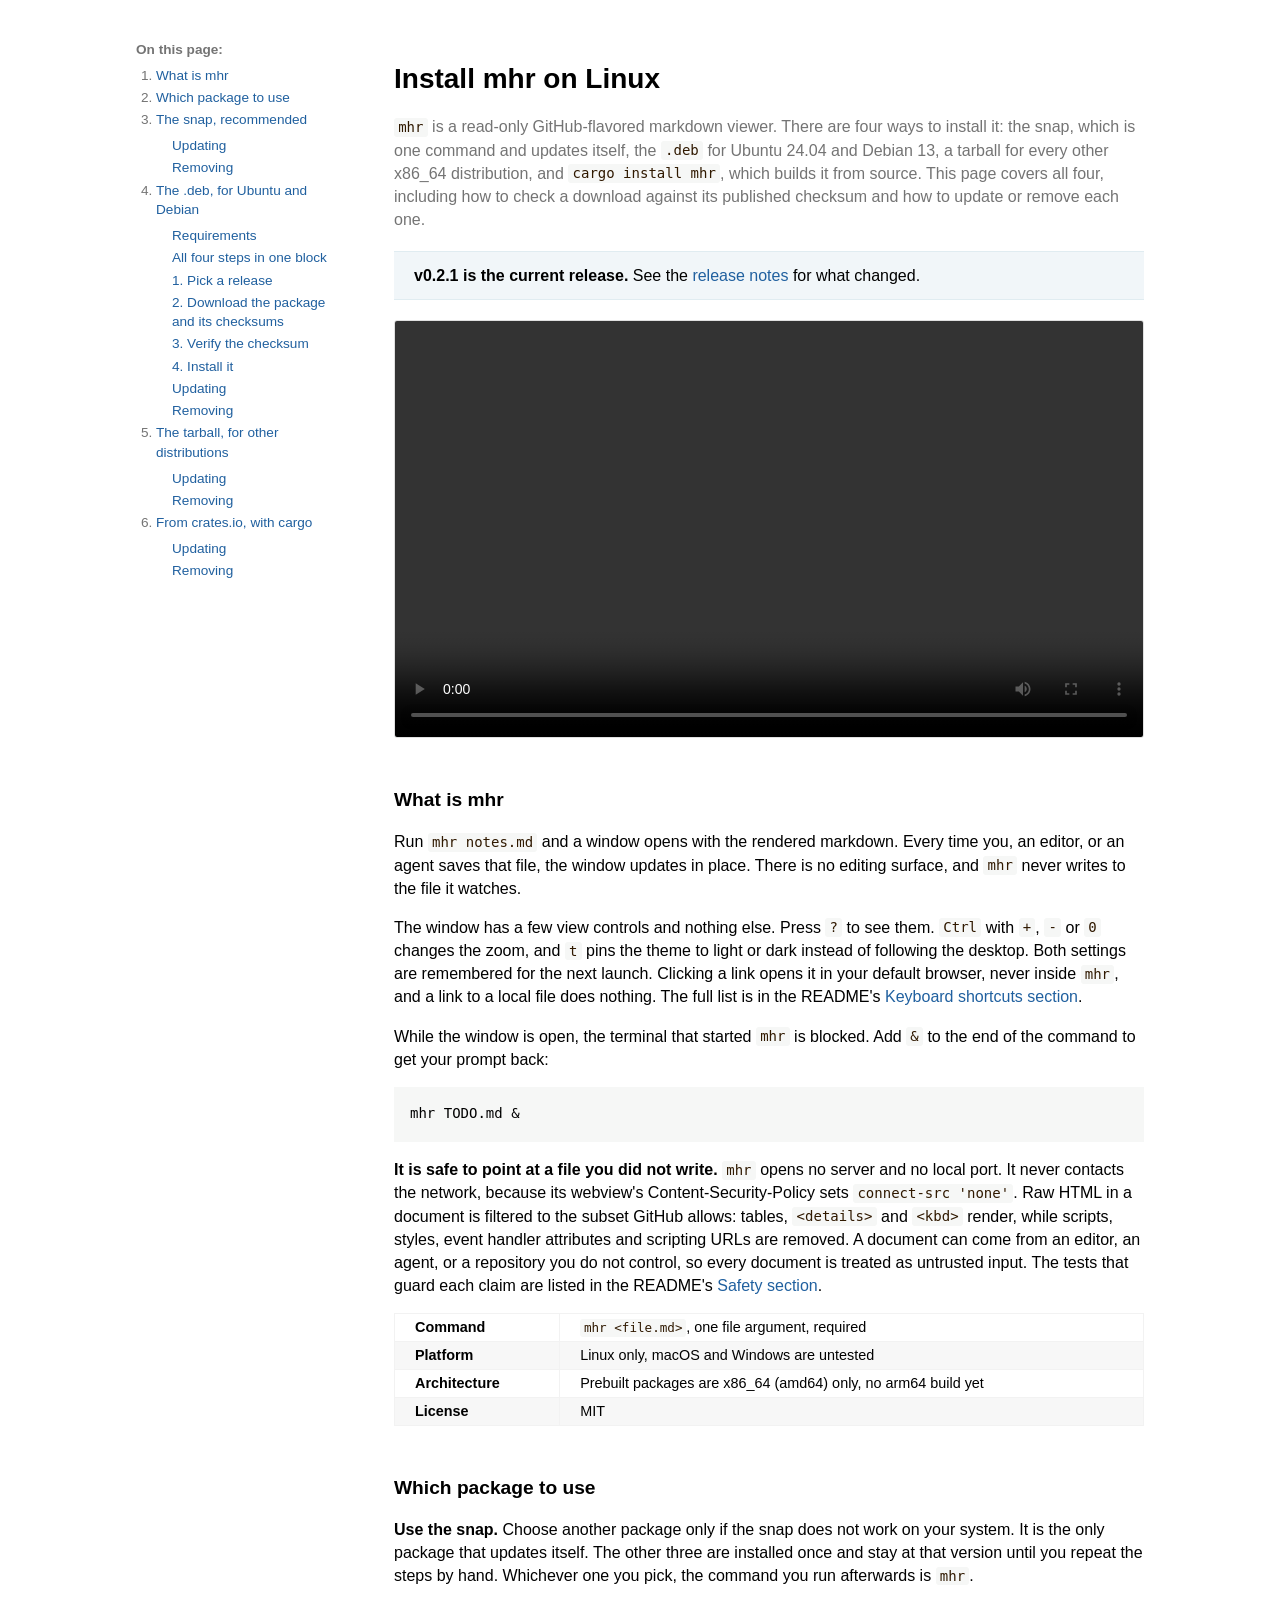
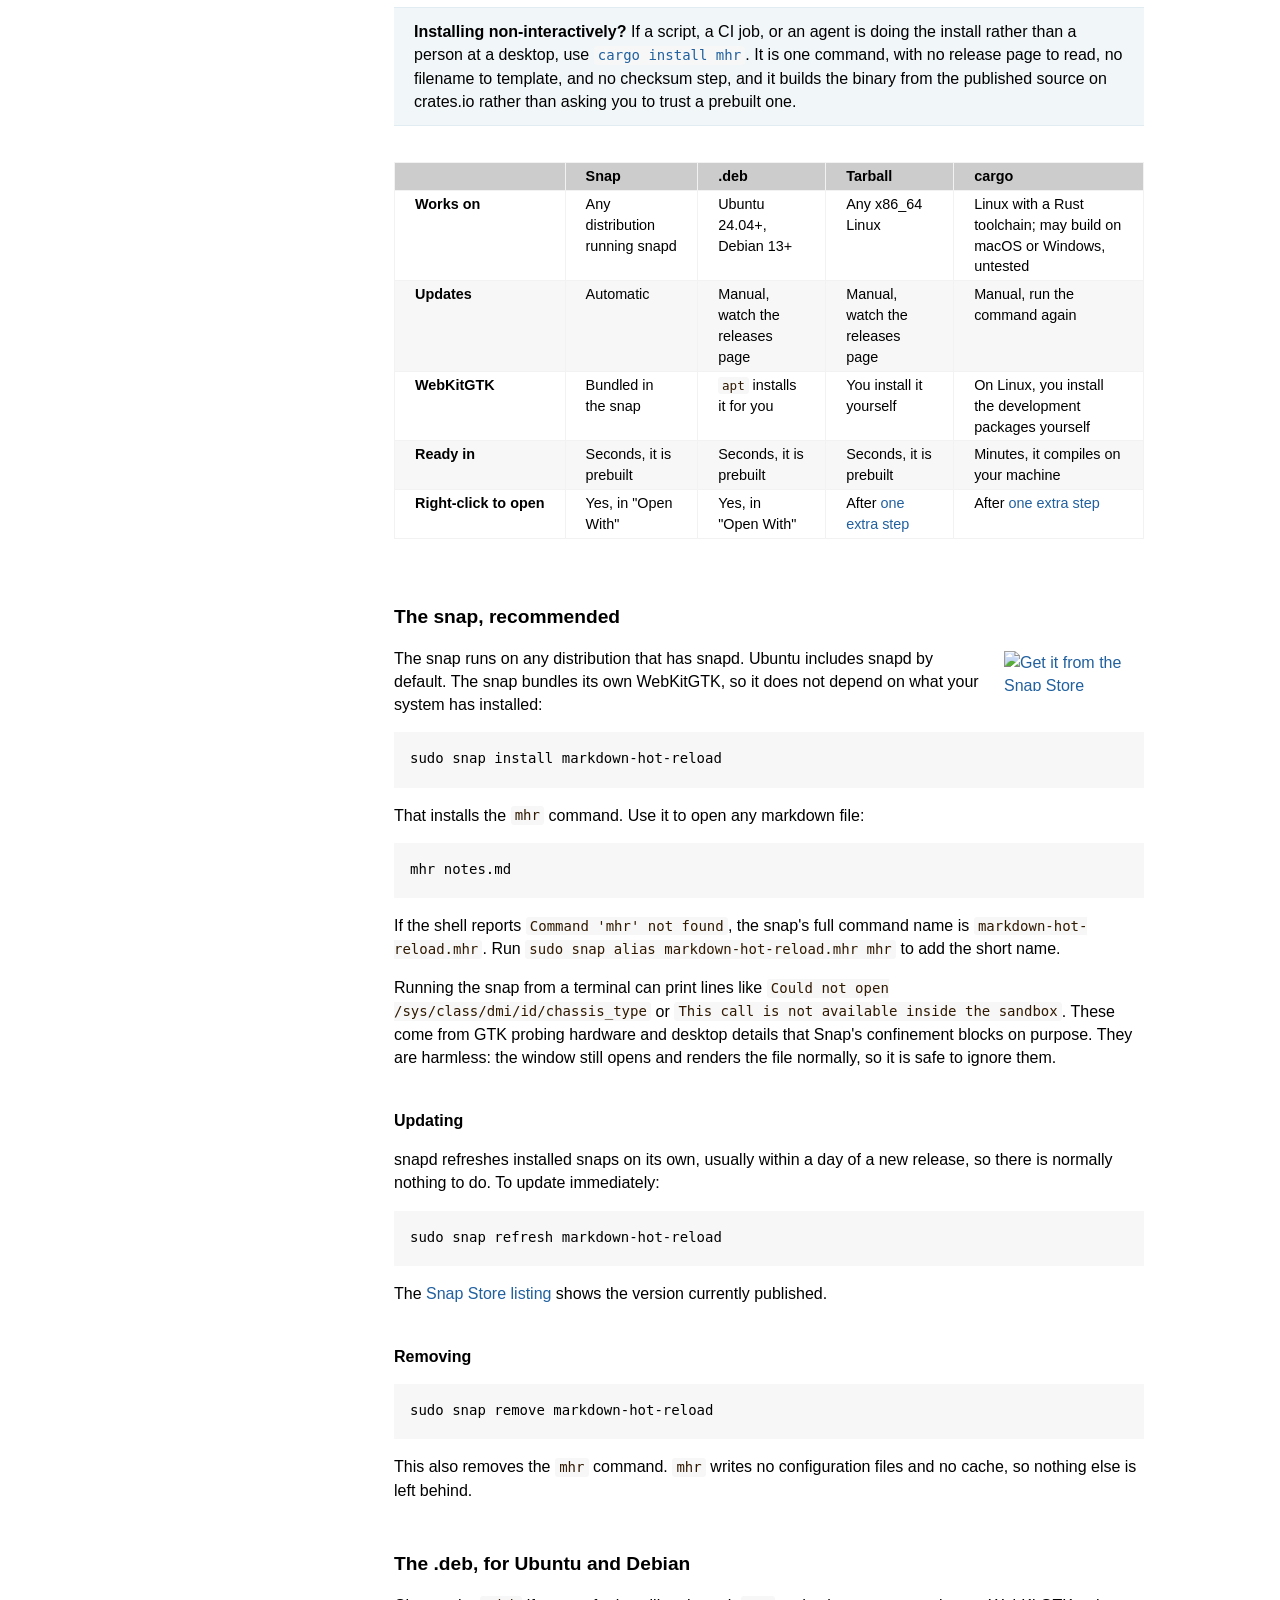
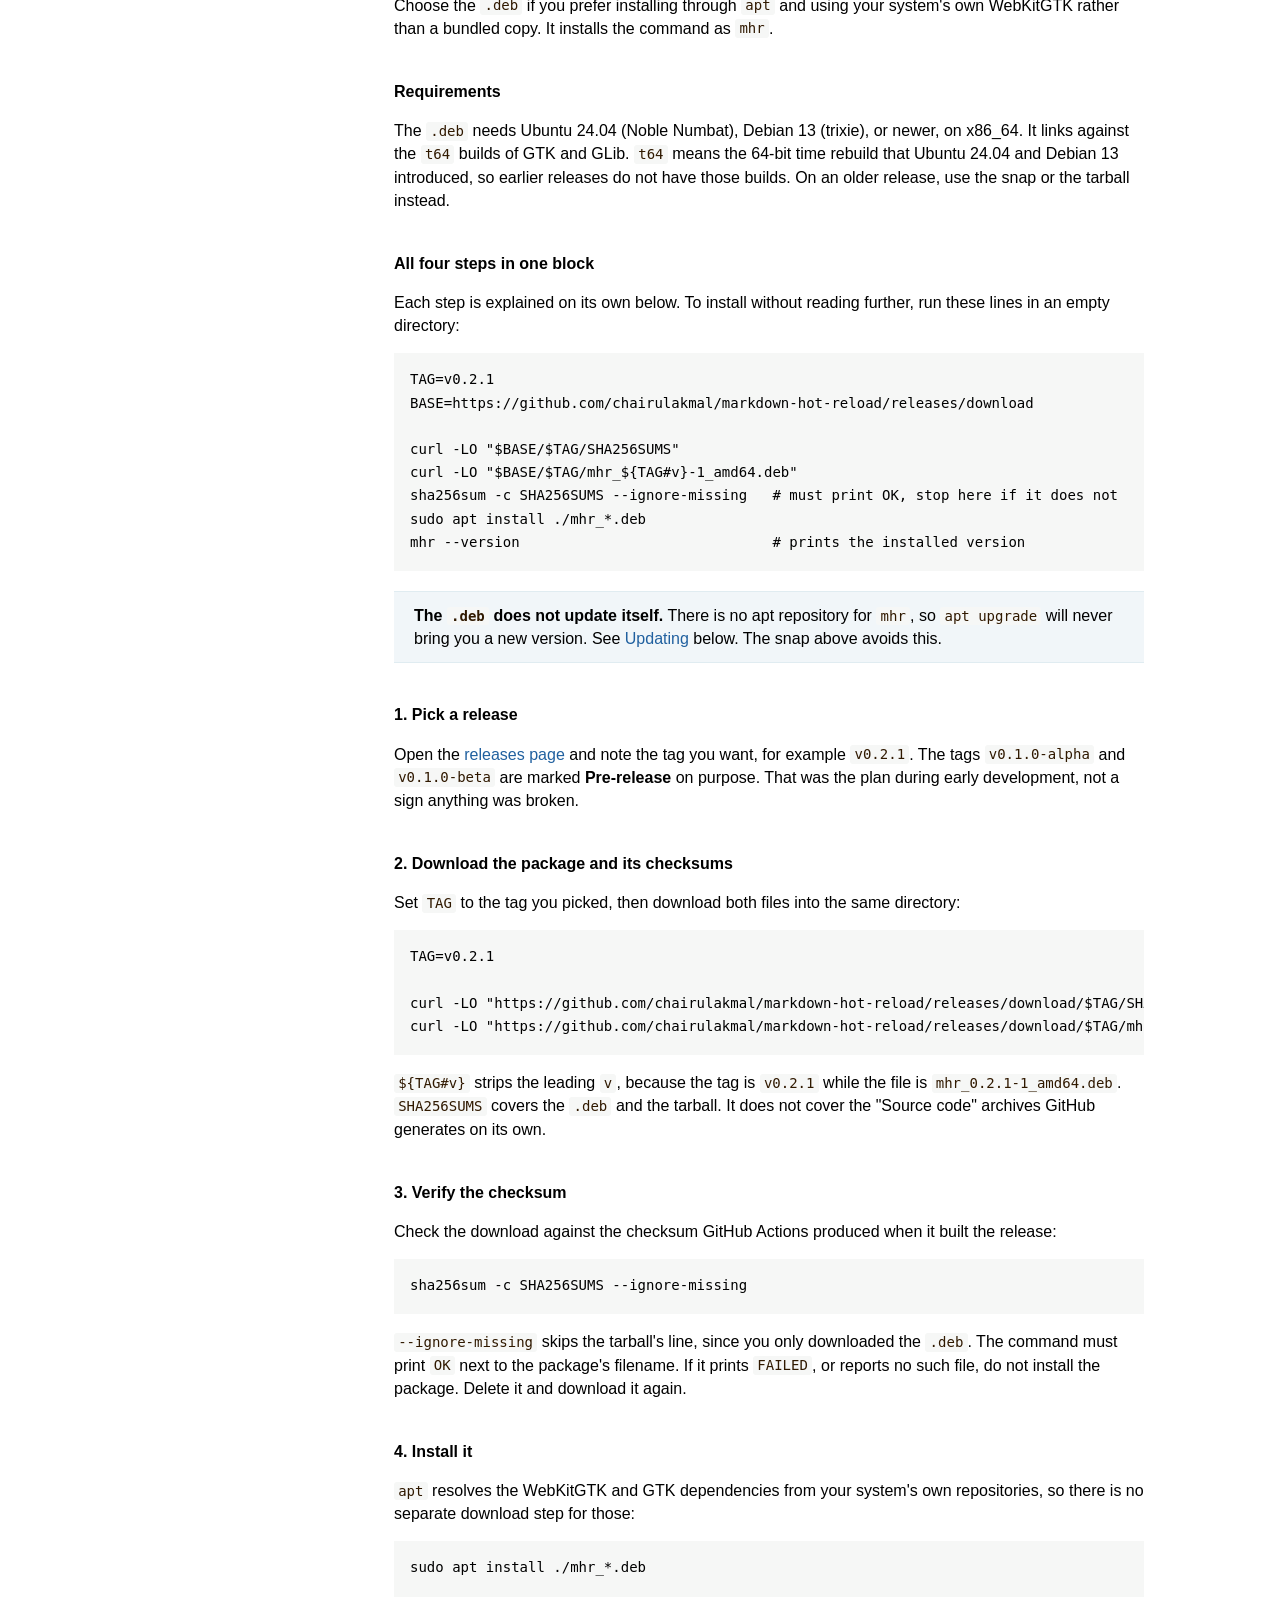
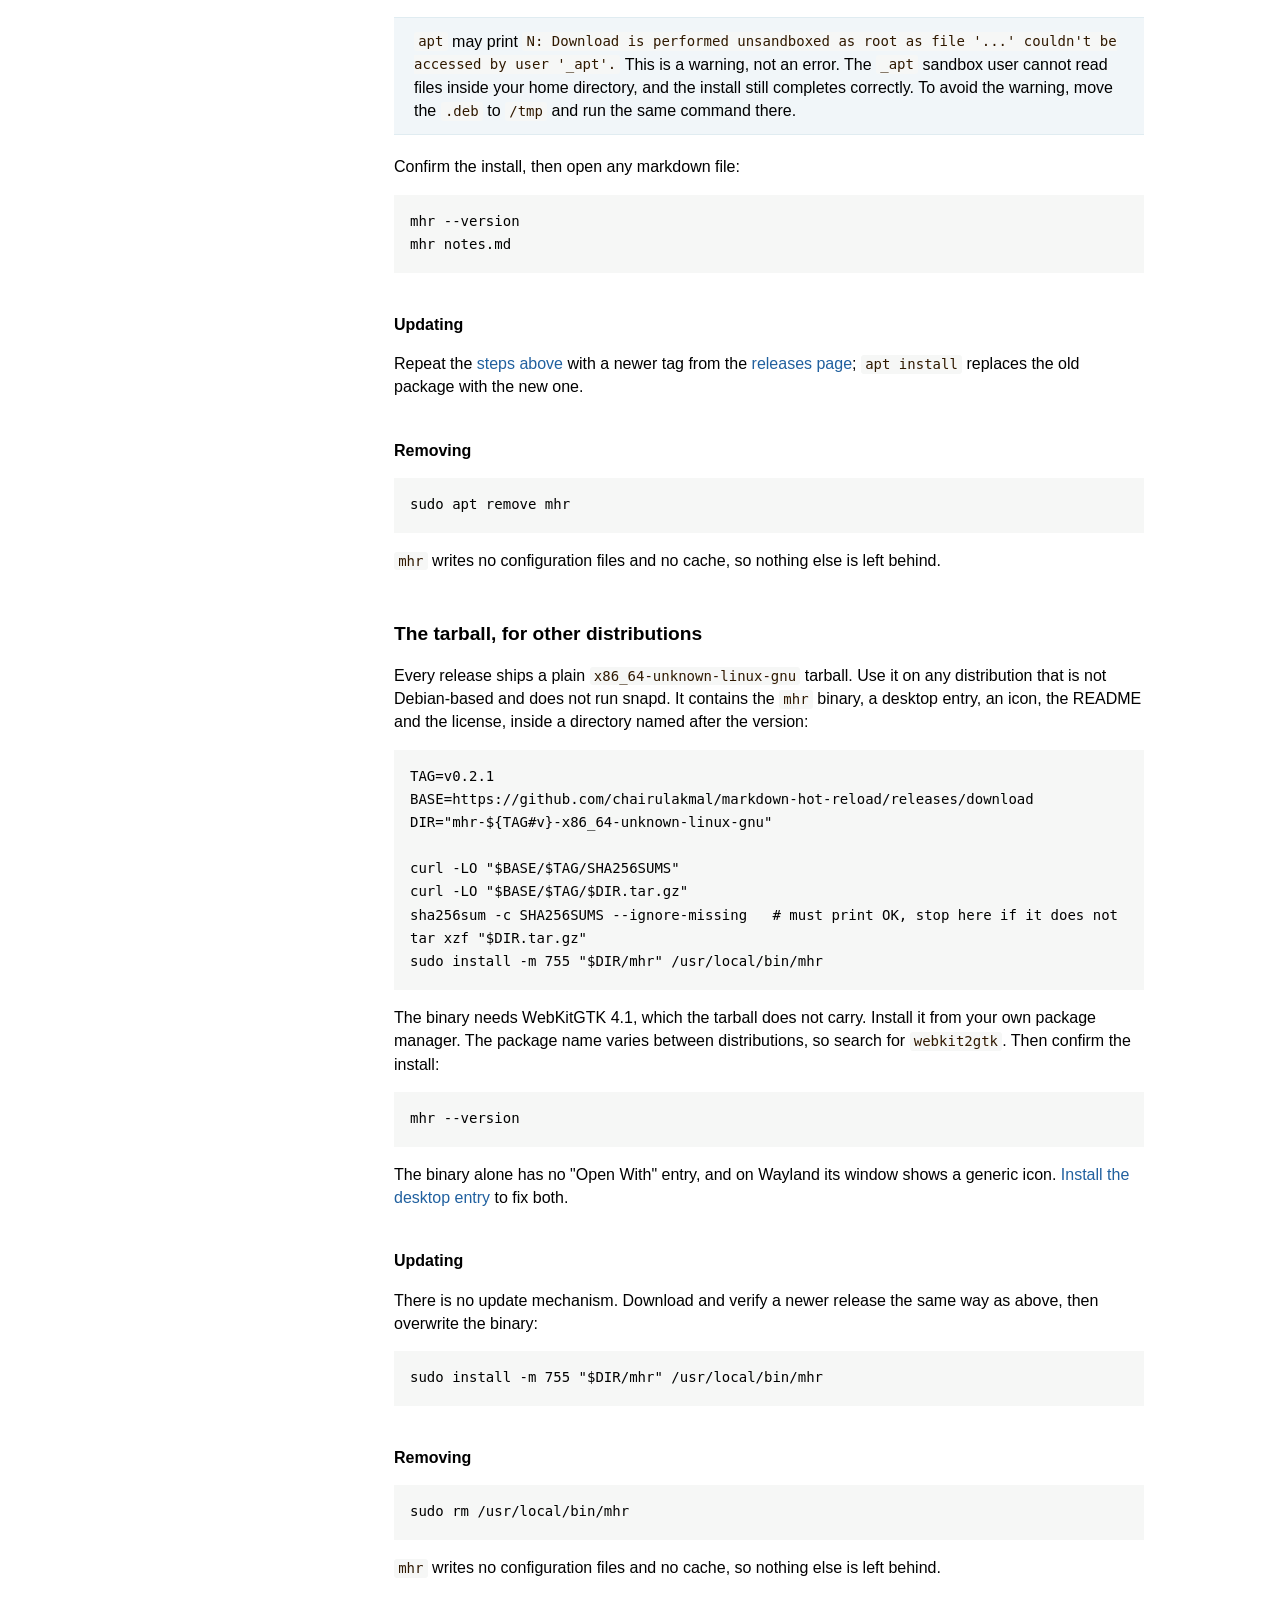
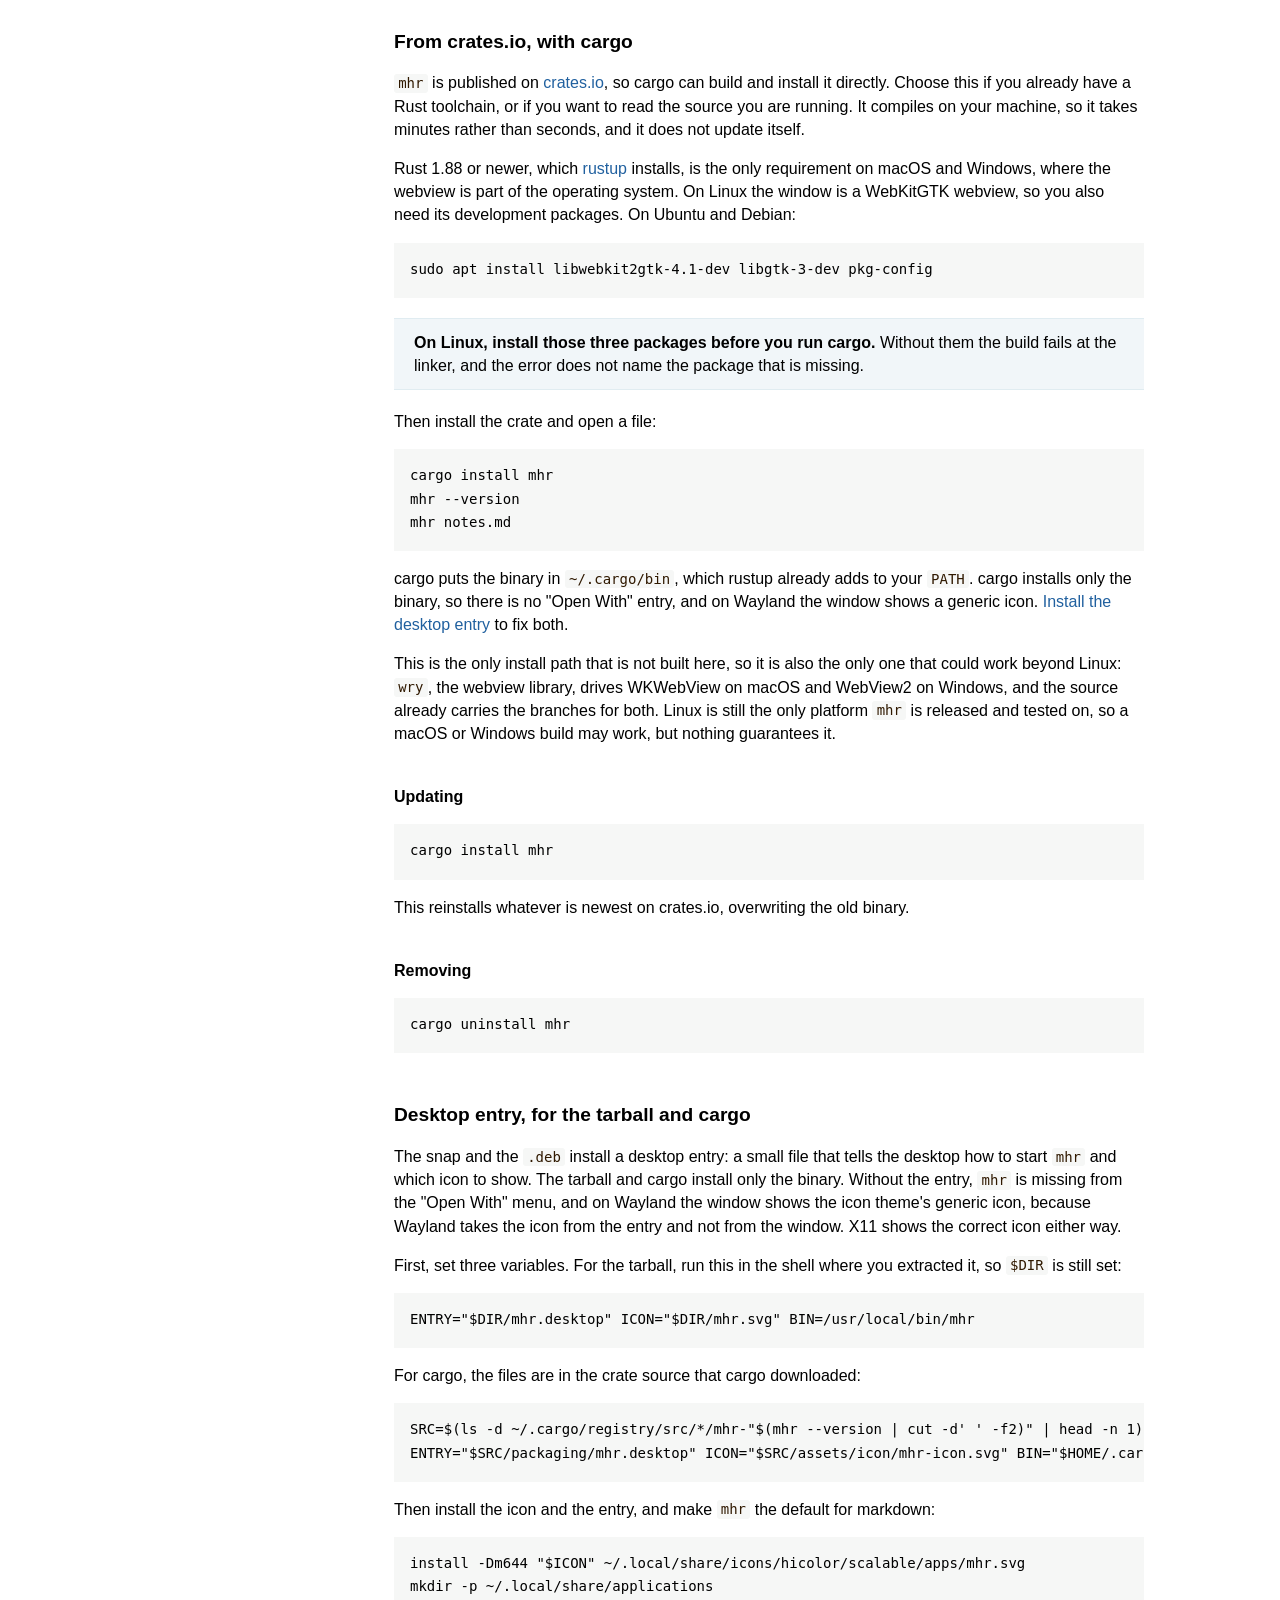
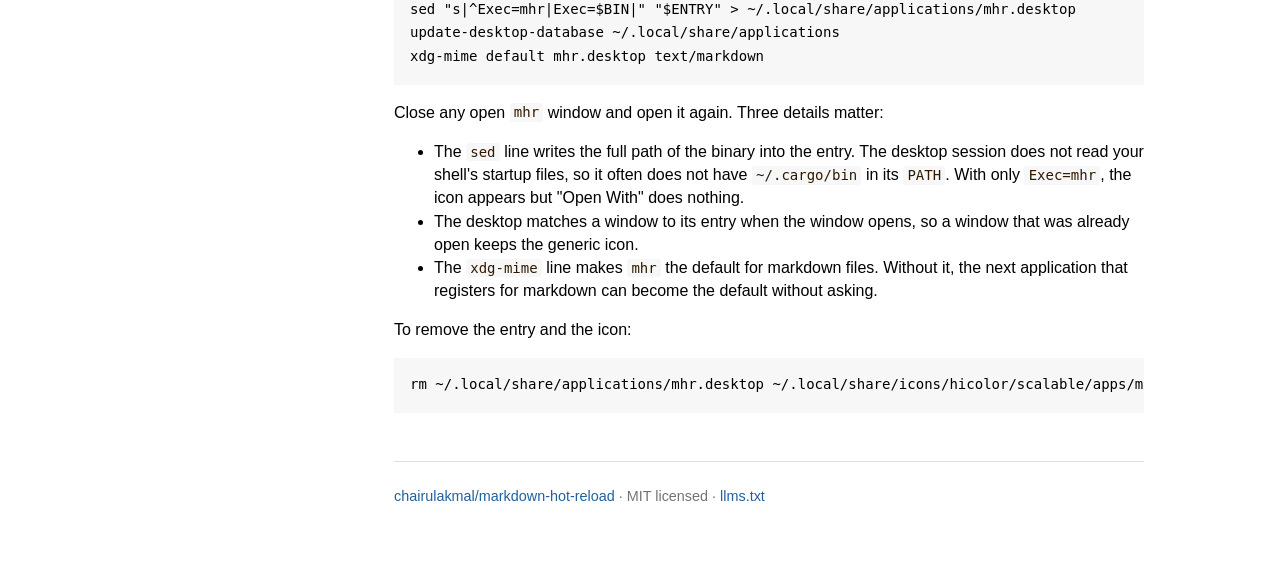
==== commit aa1bb2b8: "v0.2.1: render off the event loop, readable blockquotes, desktop entry in the tarball (#44)" ====
--- a/docs/index.html
+++ b/docs/index.html
@@ -526,9 +526,8 @@
       </p>
       <p>
         The window has a few view controls and nothing else. Press
-        <code>?</code> or <code>F1</code> to see them. <code>Ctrl</code>
-        with <code>+</code>, <code>-</code> or <code>0</code> changes the
-        zoom, and
+        <code>?</code> to see them. <code>Ctrl</code> with <code>+</code>,
+        <code>-</code> or <code>0</code> changes the zoom, and
         <code>t</code> pins the theme to light or dark instead of following
         the desktop. Both settings are remembered for the next launch.
         Clicking a link opens it in your default browser, never inside
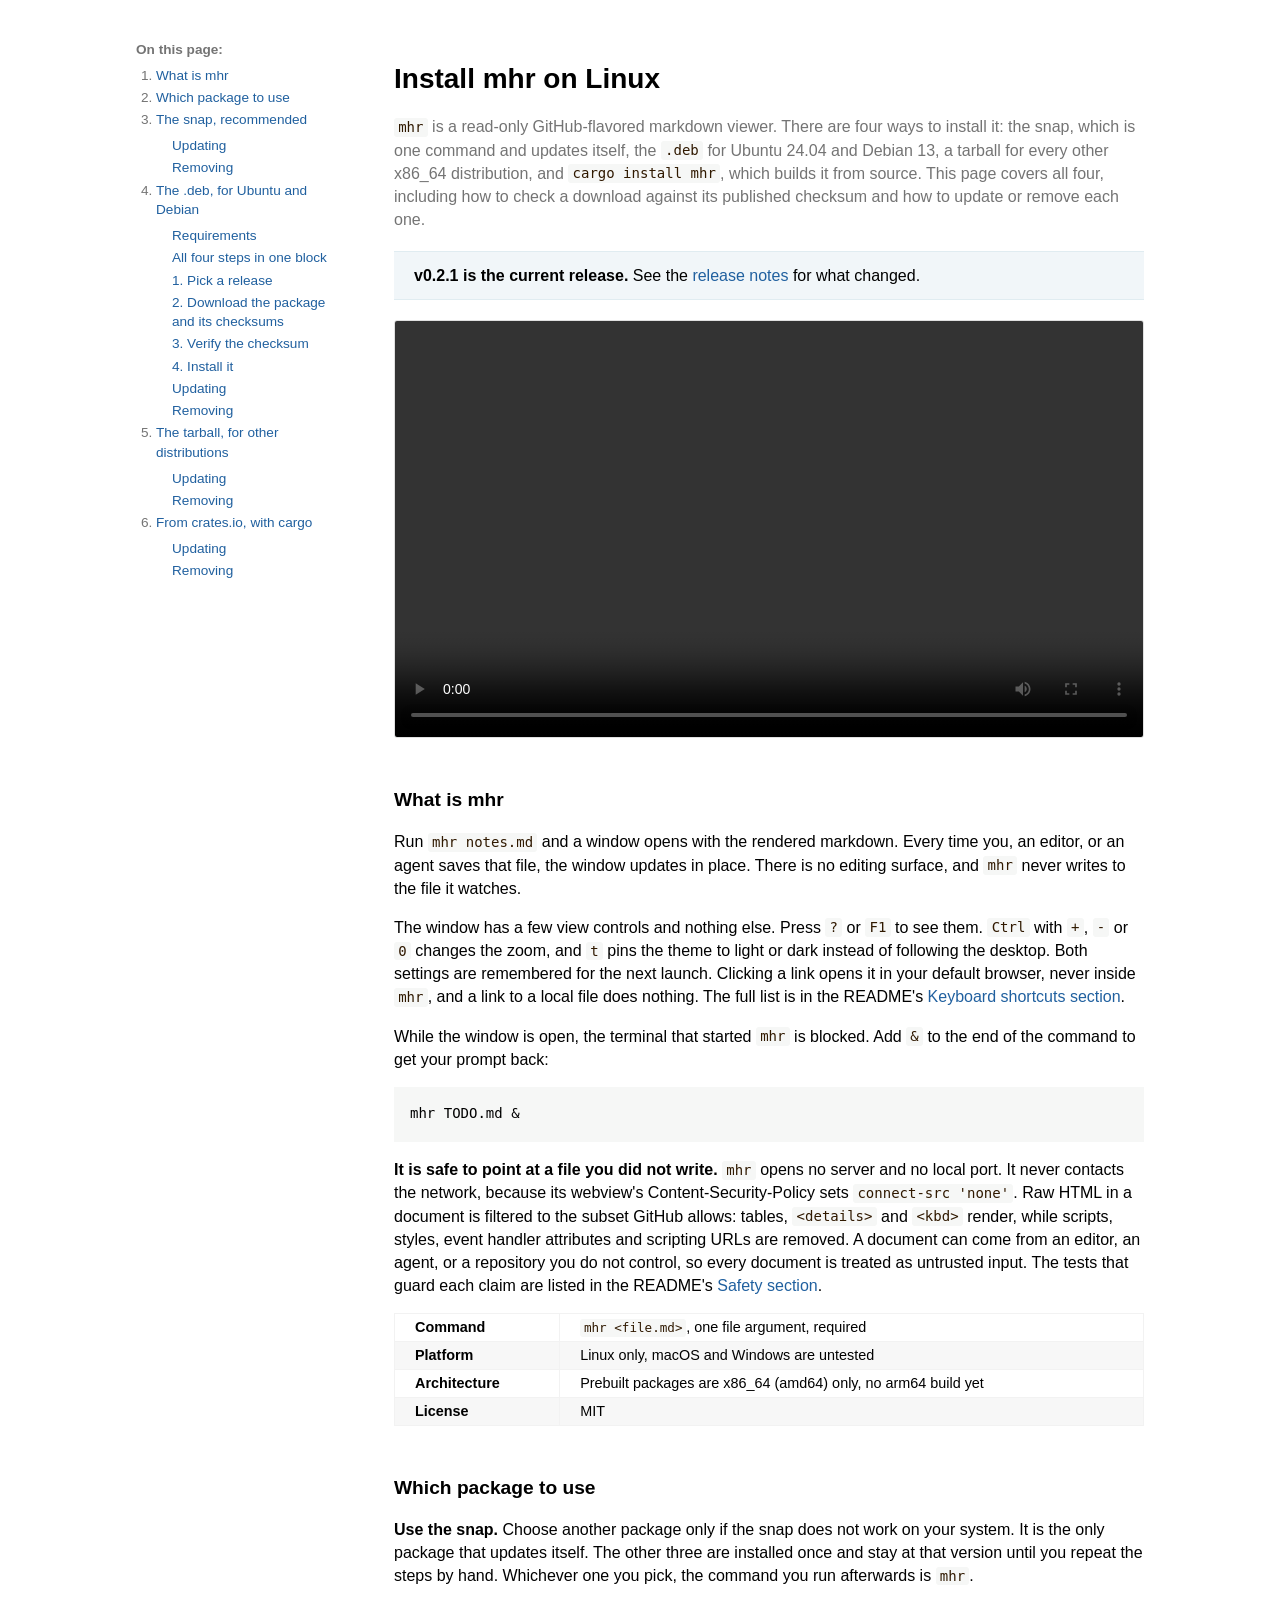
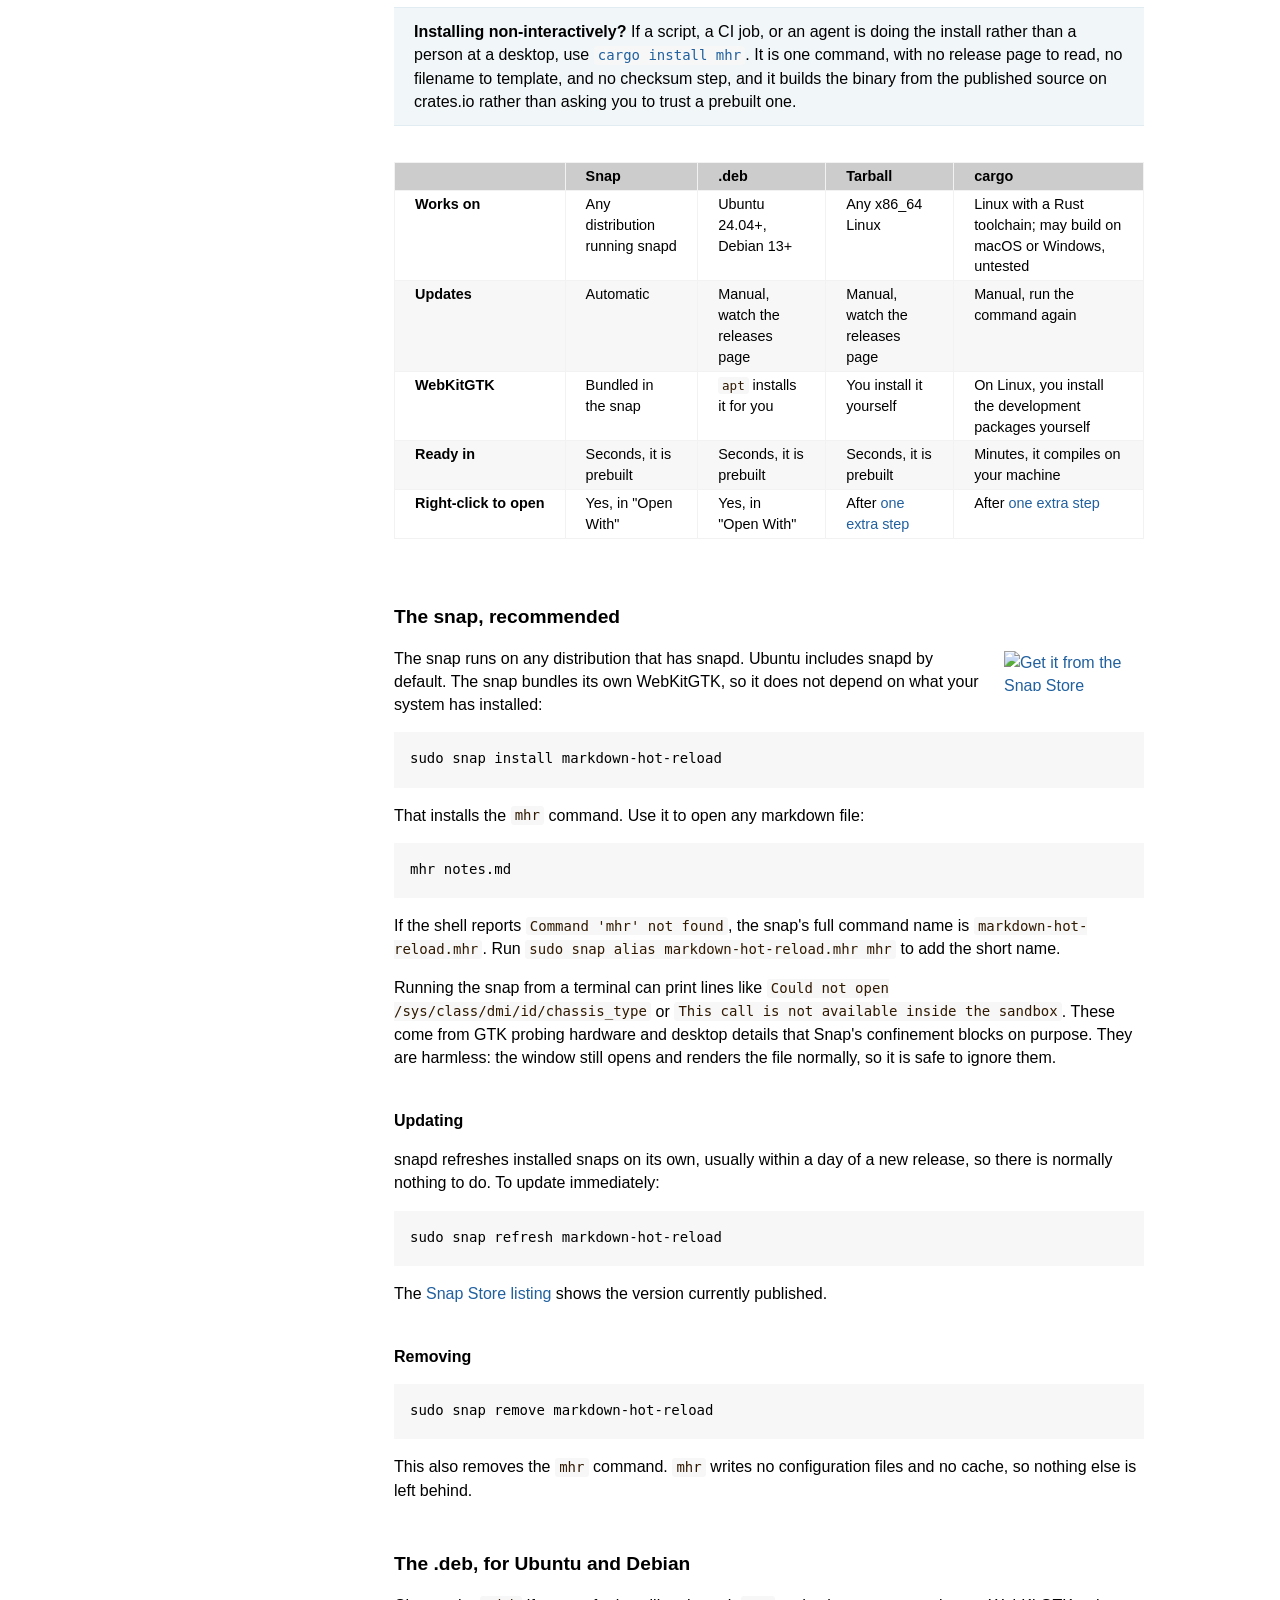
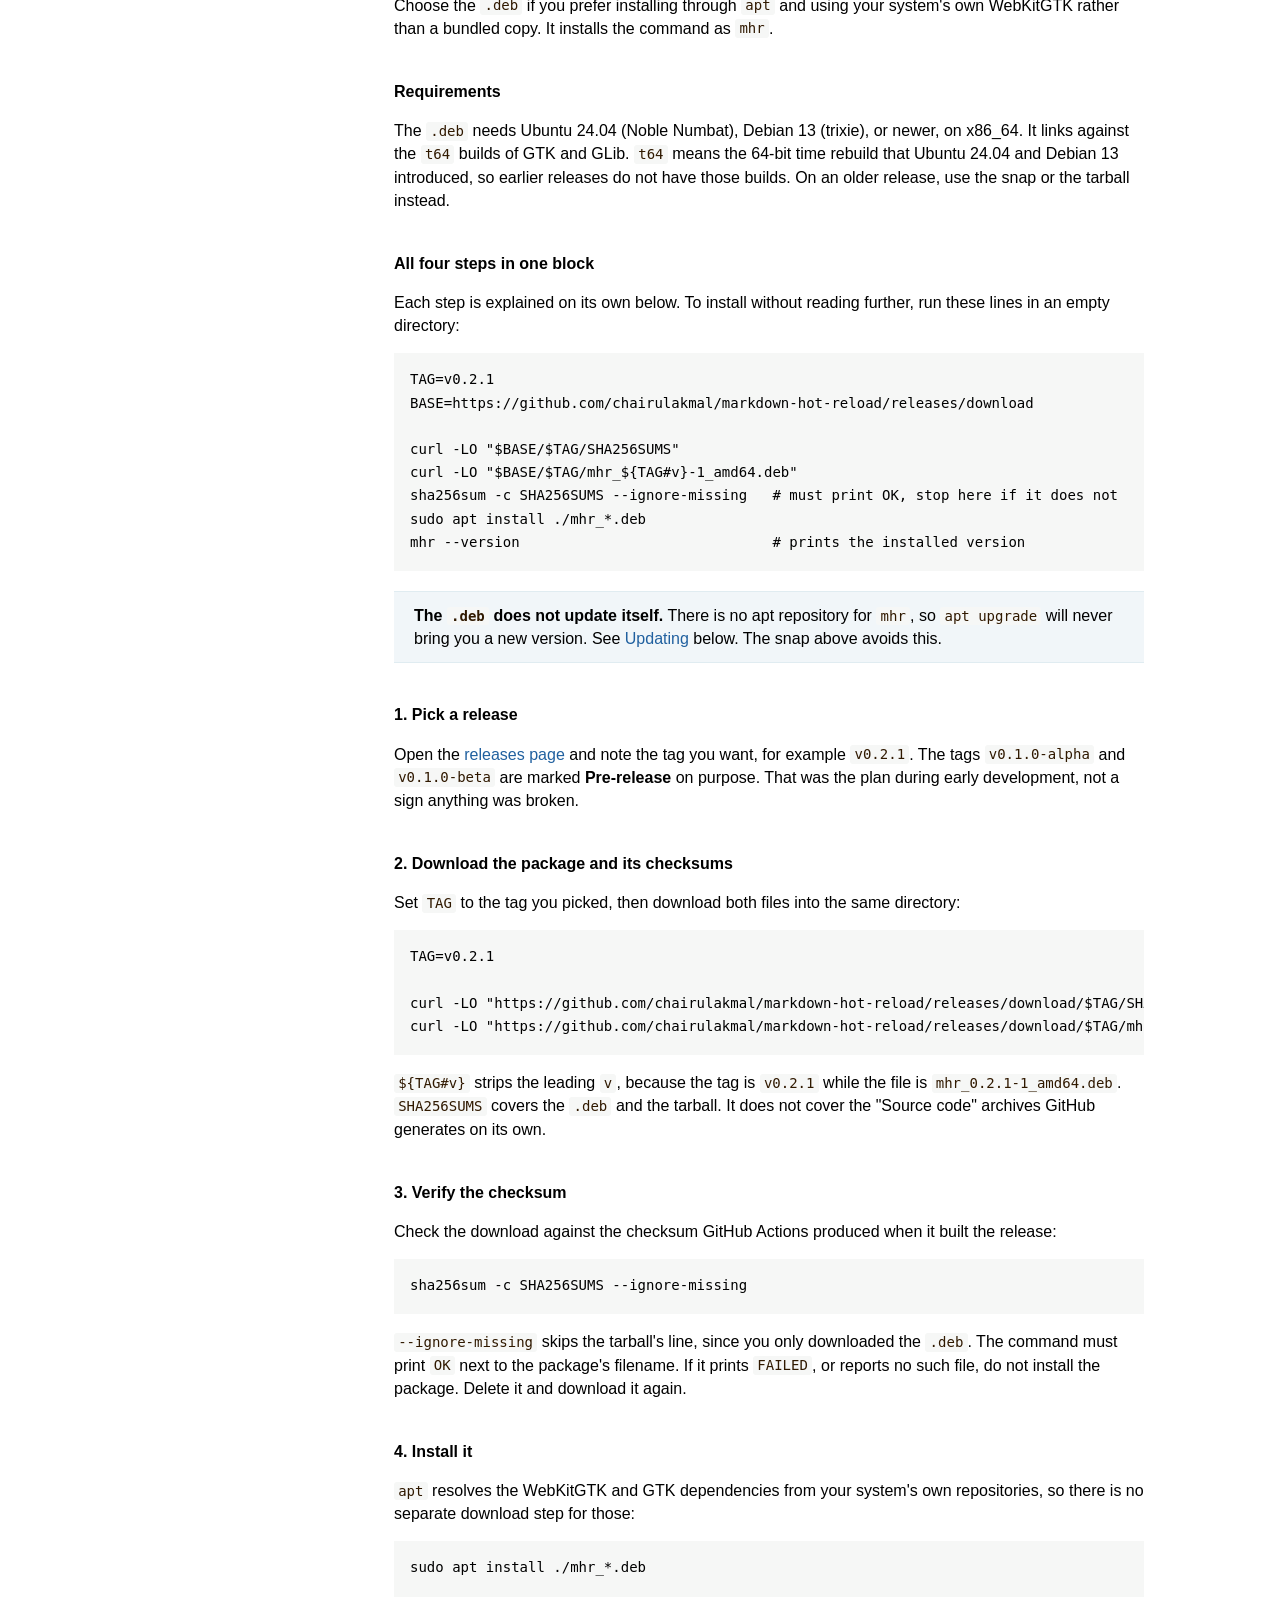
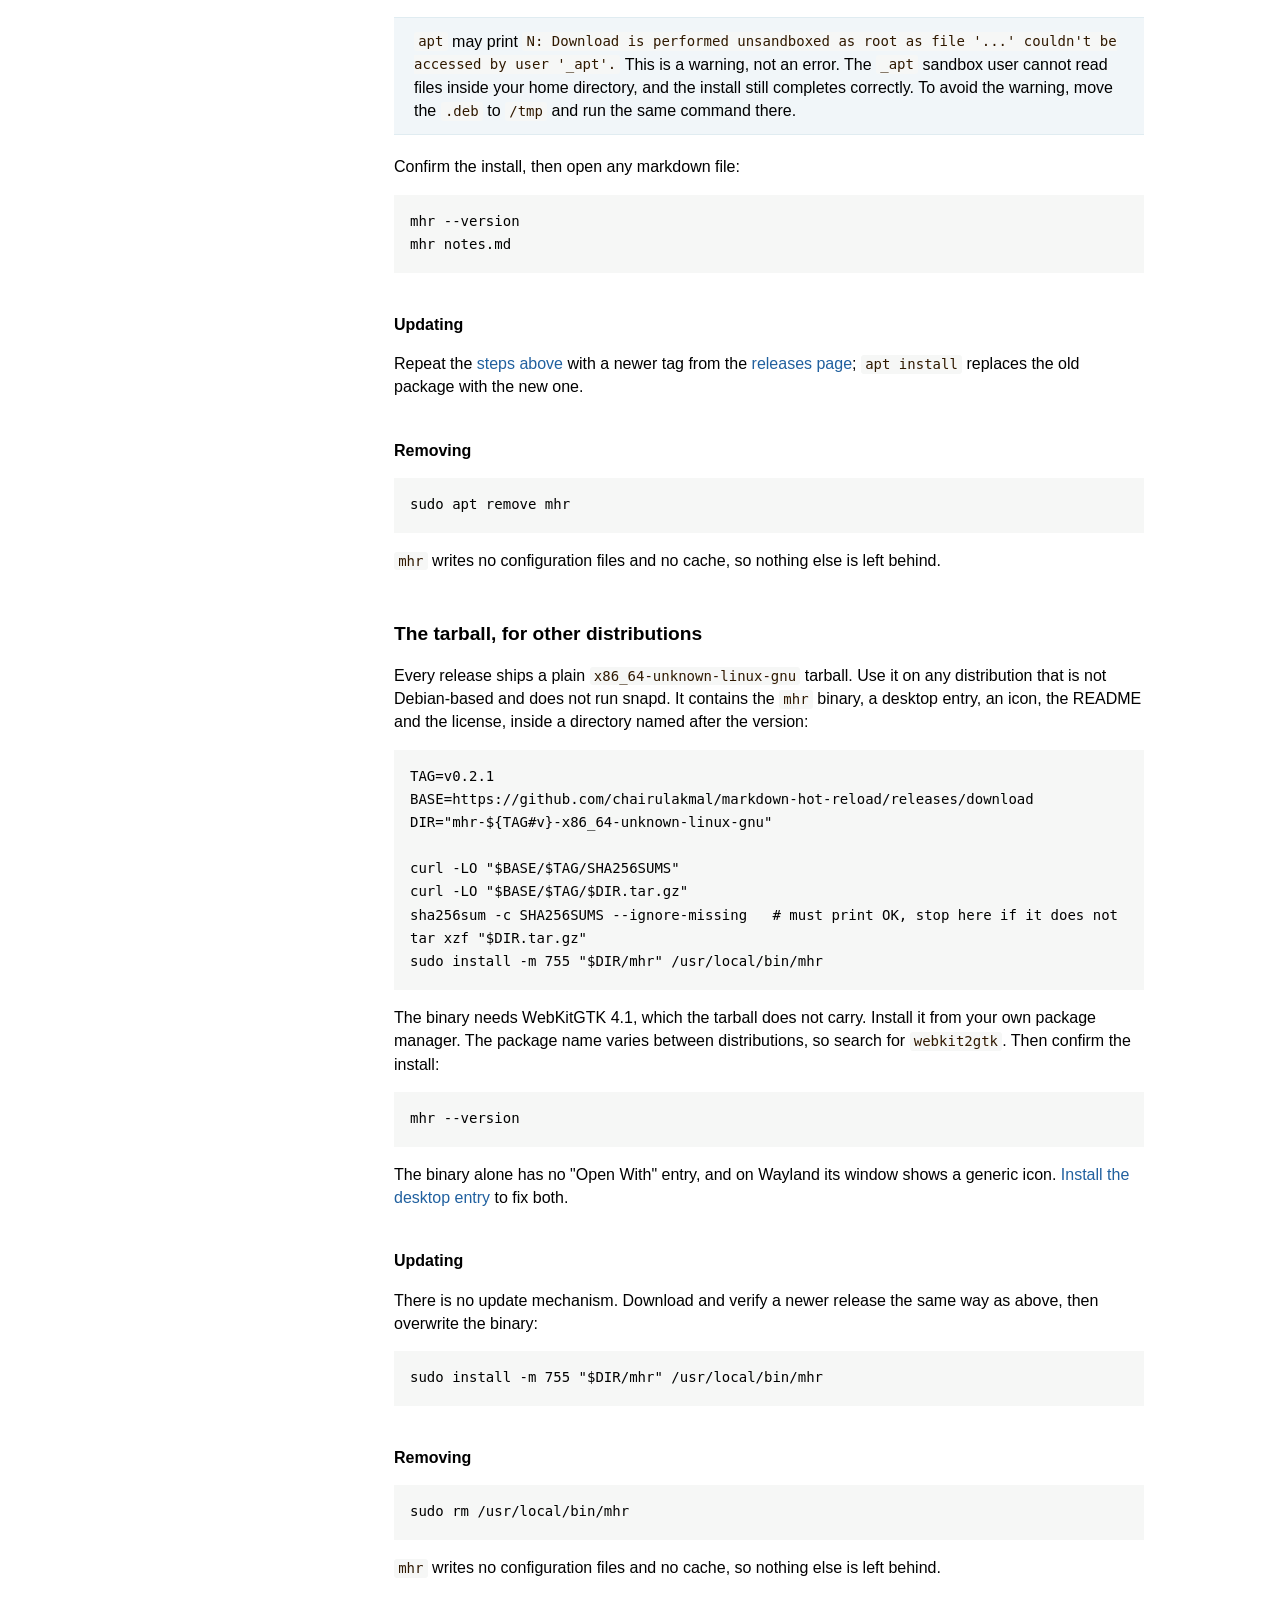
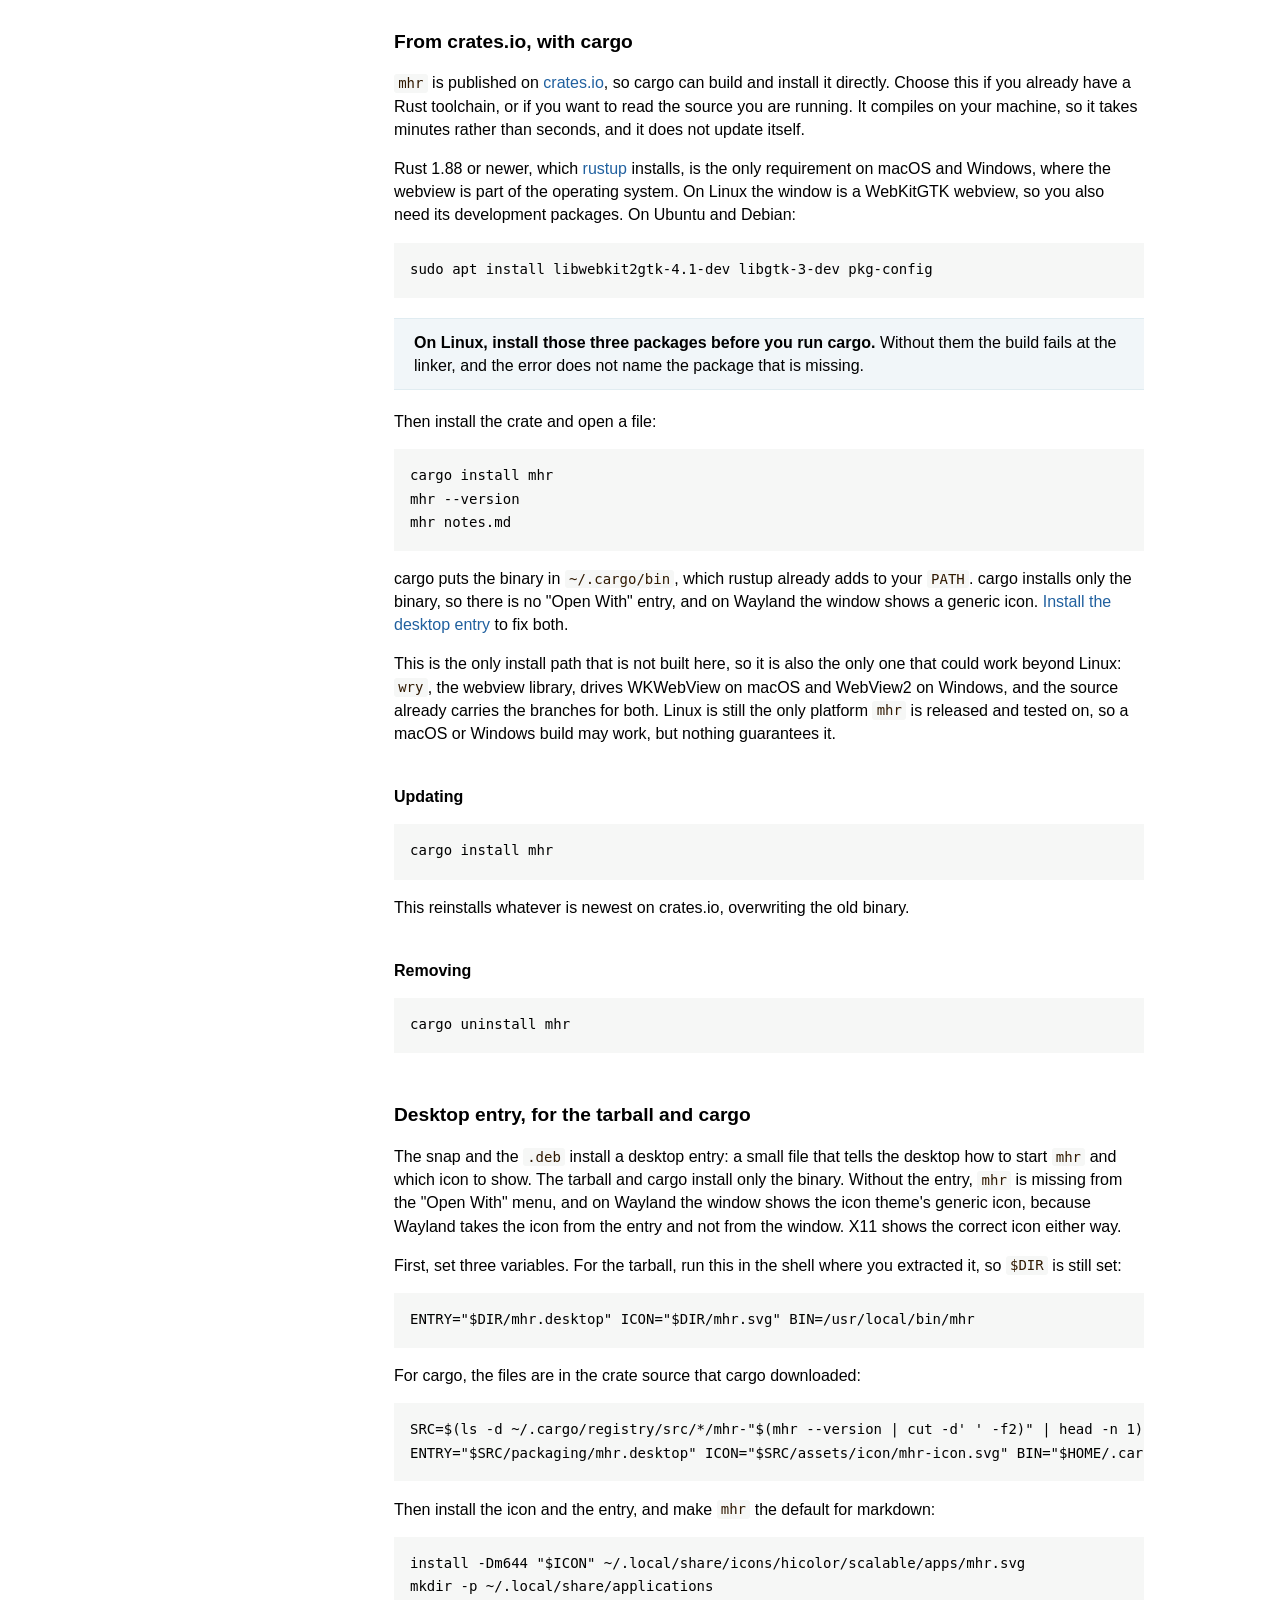
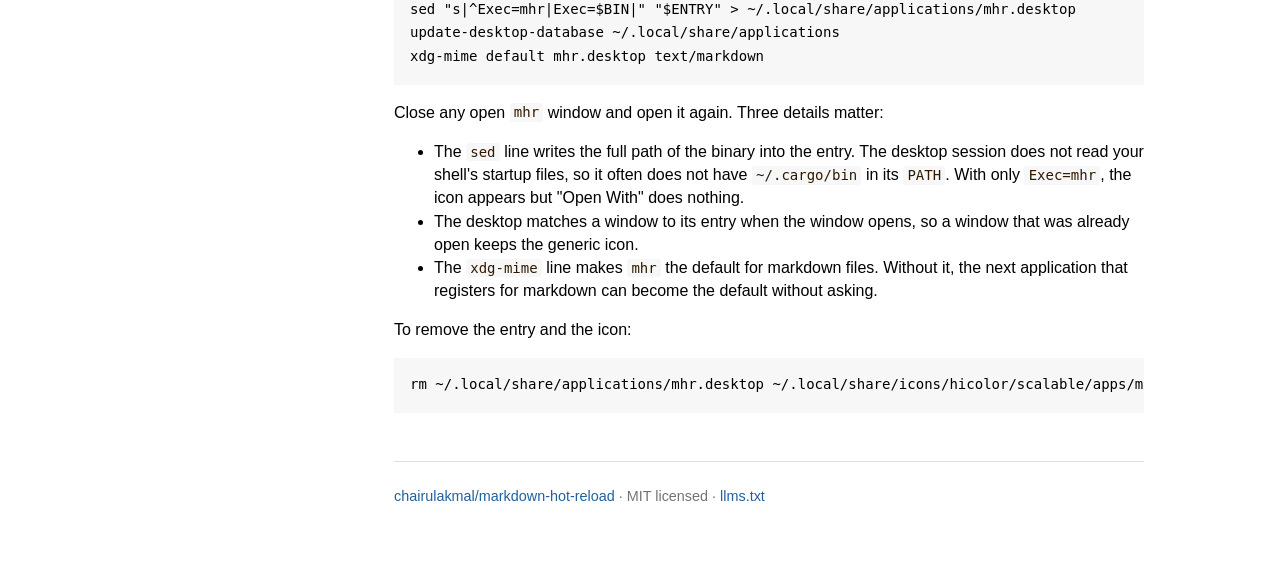
==== commit ad6badbd: "Raise the palette to APCA contrast targets, underline links, open help with F1 (#45)" ====
--- a/docs/index.html
+++ b/docs/index.html
@@ -526,8 +526,9 @@
       </p>
       <p>
         The window has a few view controls and nothing else. Press
-        <code>?</code> to see them. <code>Ctrl</code> with <code>+</code>,
-        <code>-</code> or <code>0</code> changes the zoom, and
+        <code>?</code> or <code>F1</code> to see them. <code>Ctrl</code>
+        with <code>+</code>, <code>-</code> or <code>0</code> changes the
+        zoom, and
         <code>t</code> pins the theme to light or dark instead of following
         the desktop. Both settings are remembered for the next launch.
         Clicking a link opens it in your default browser, never inside
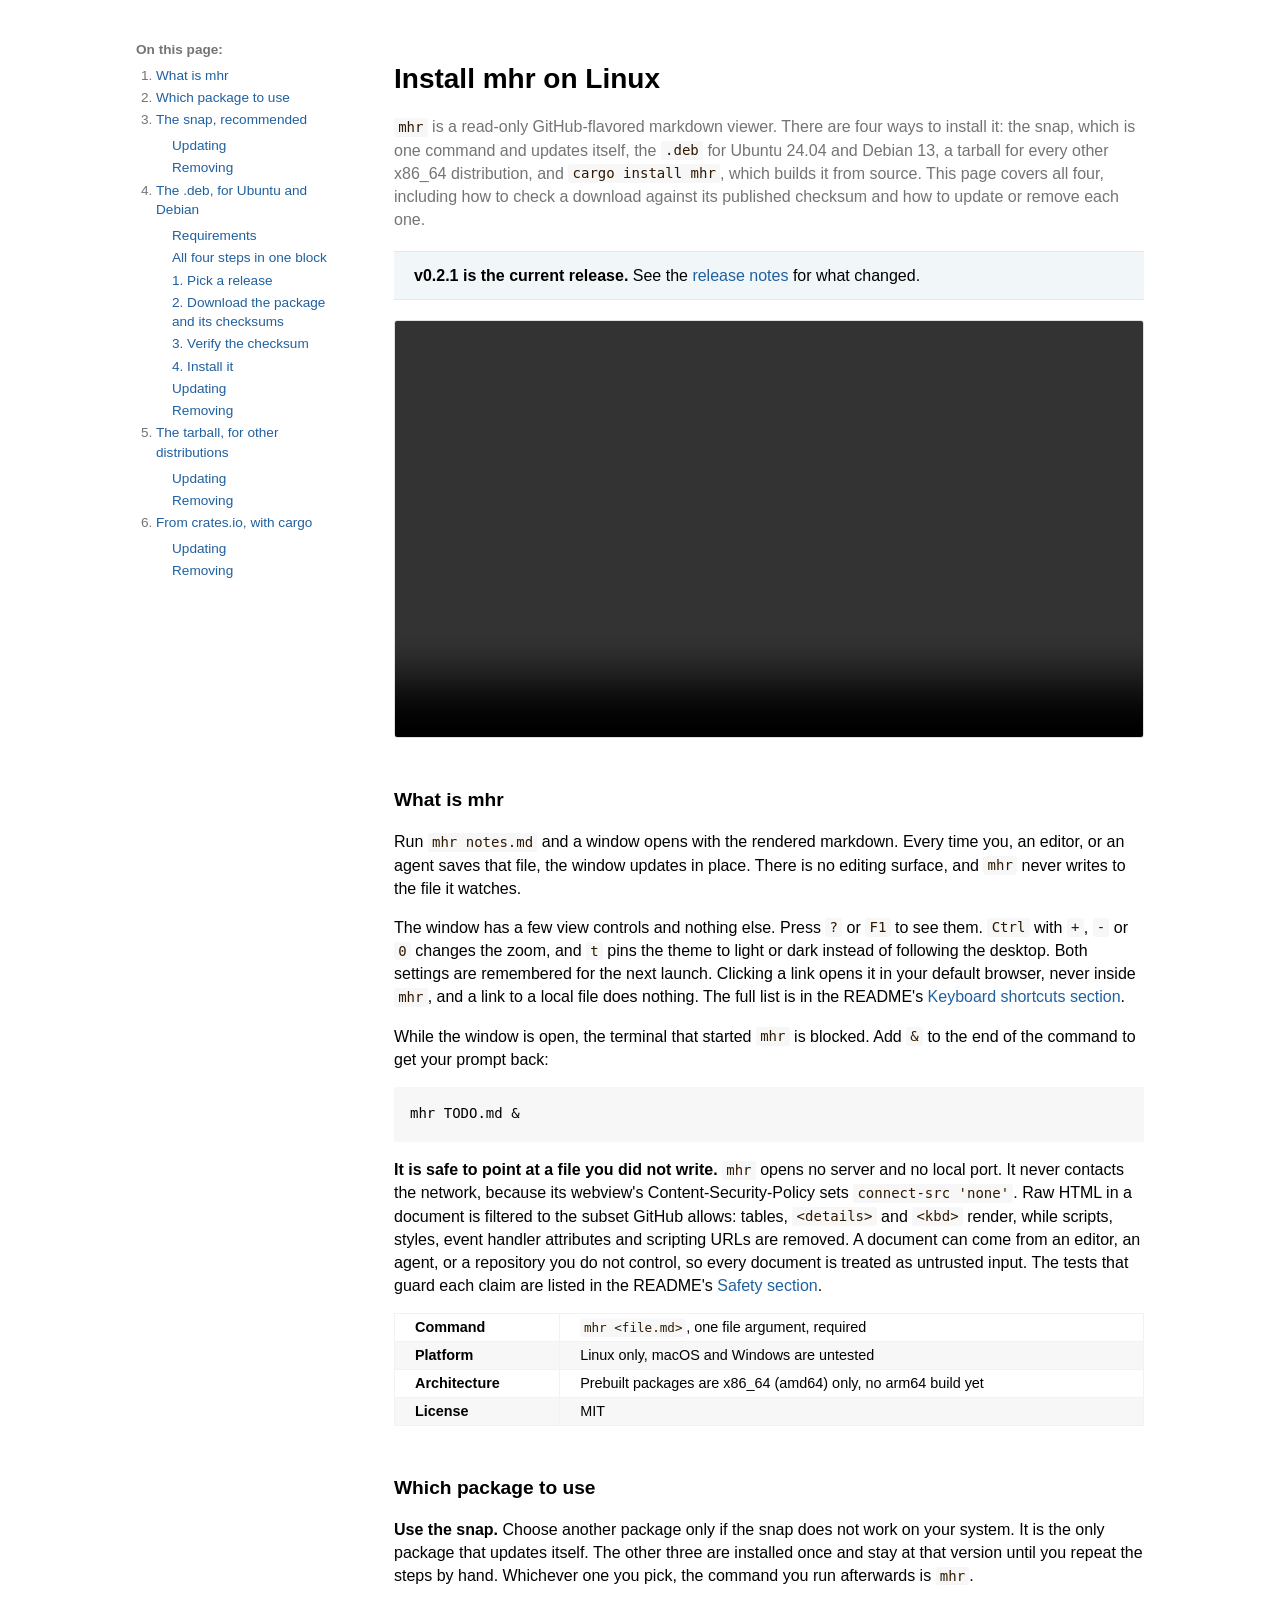
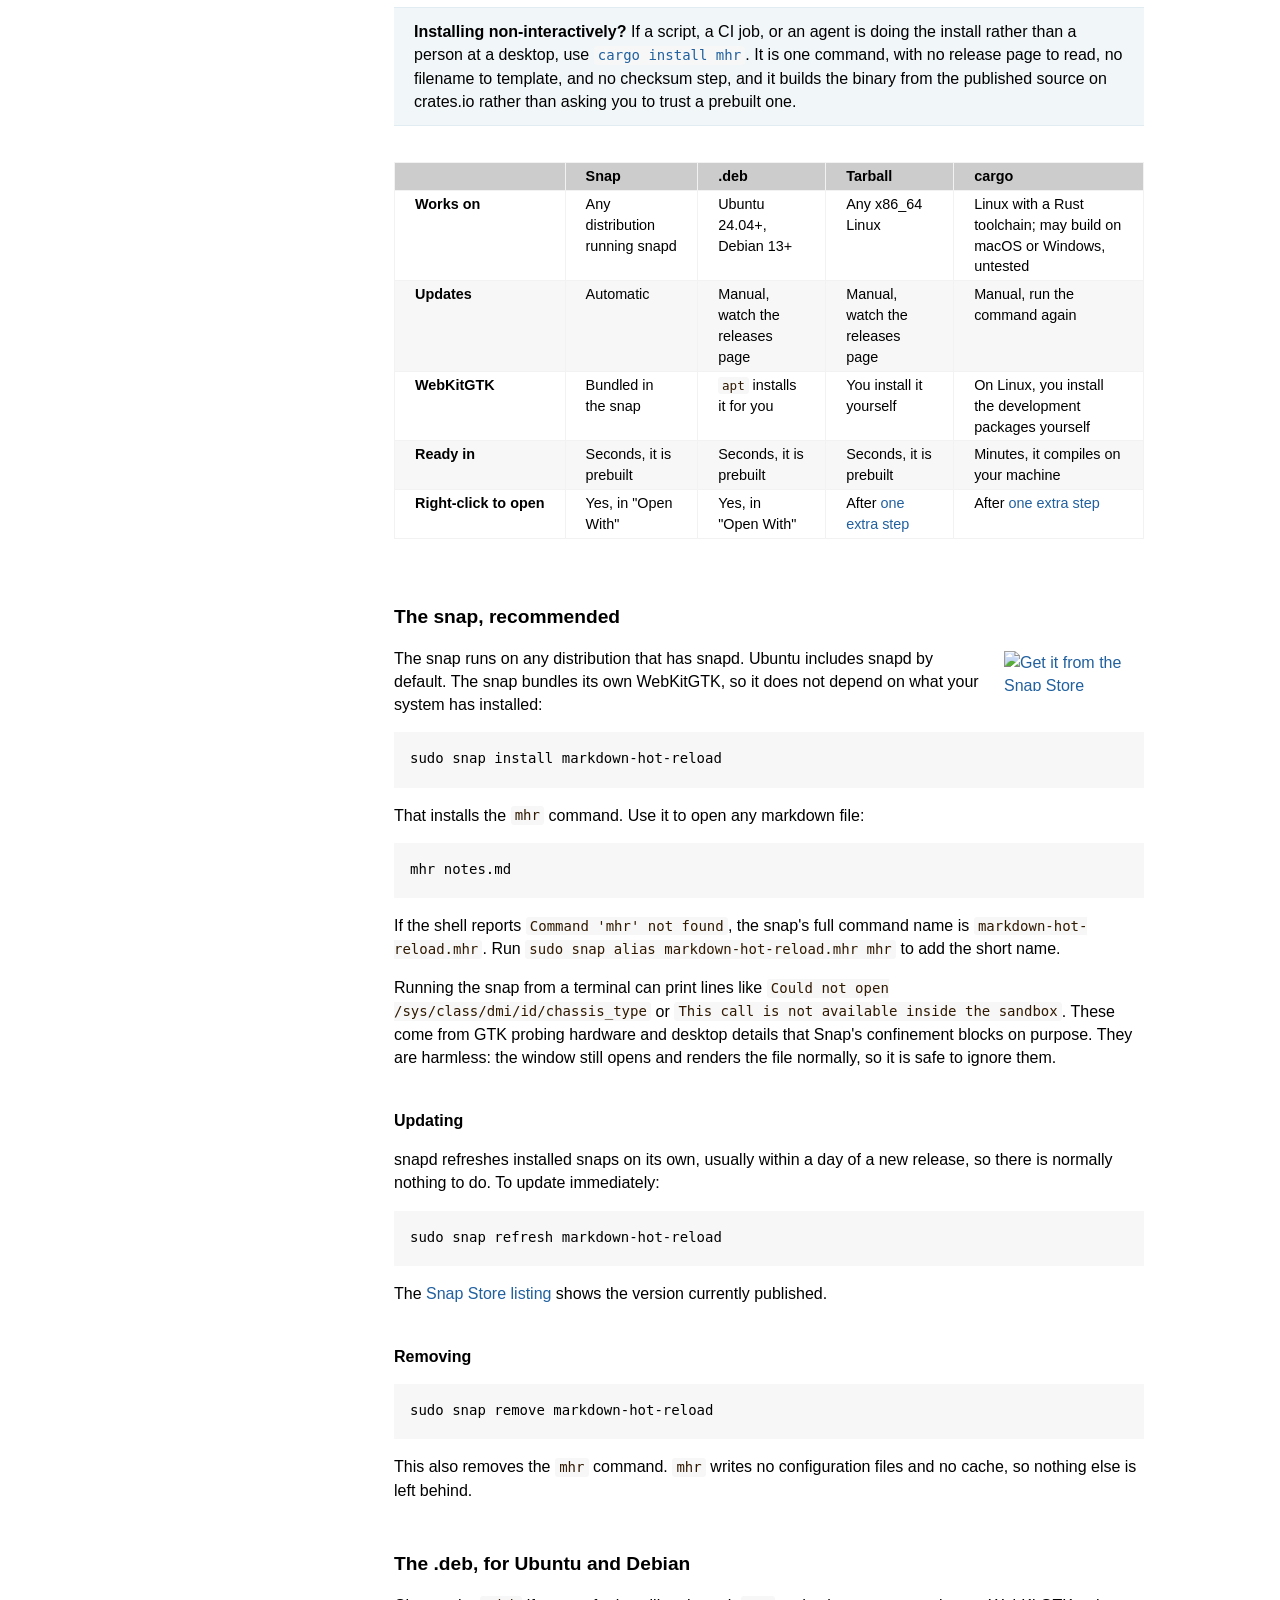
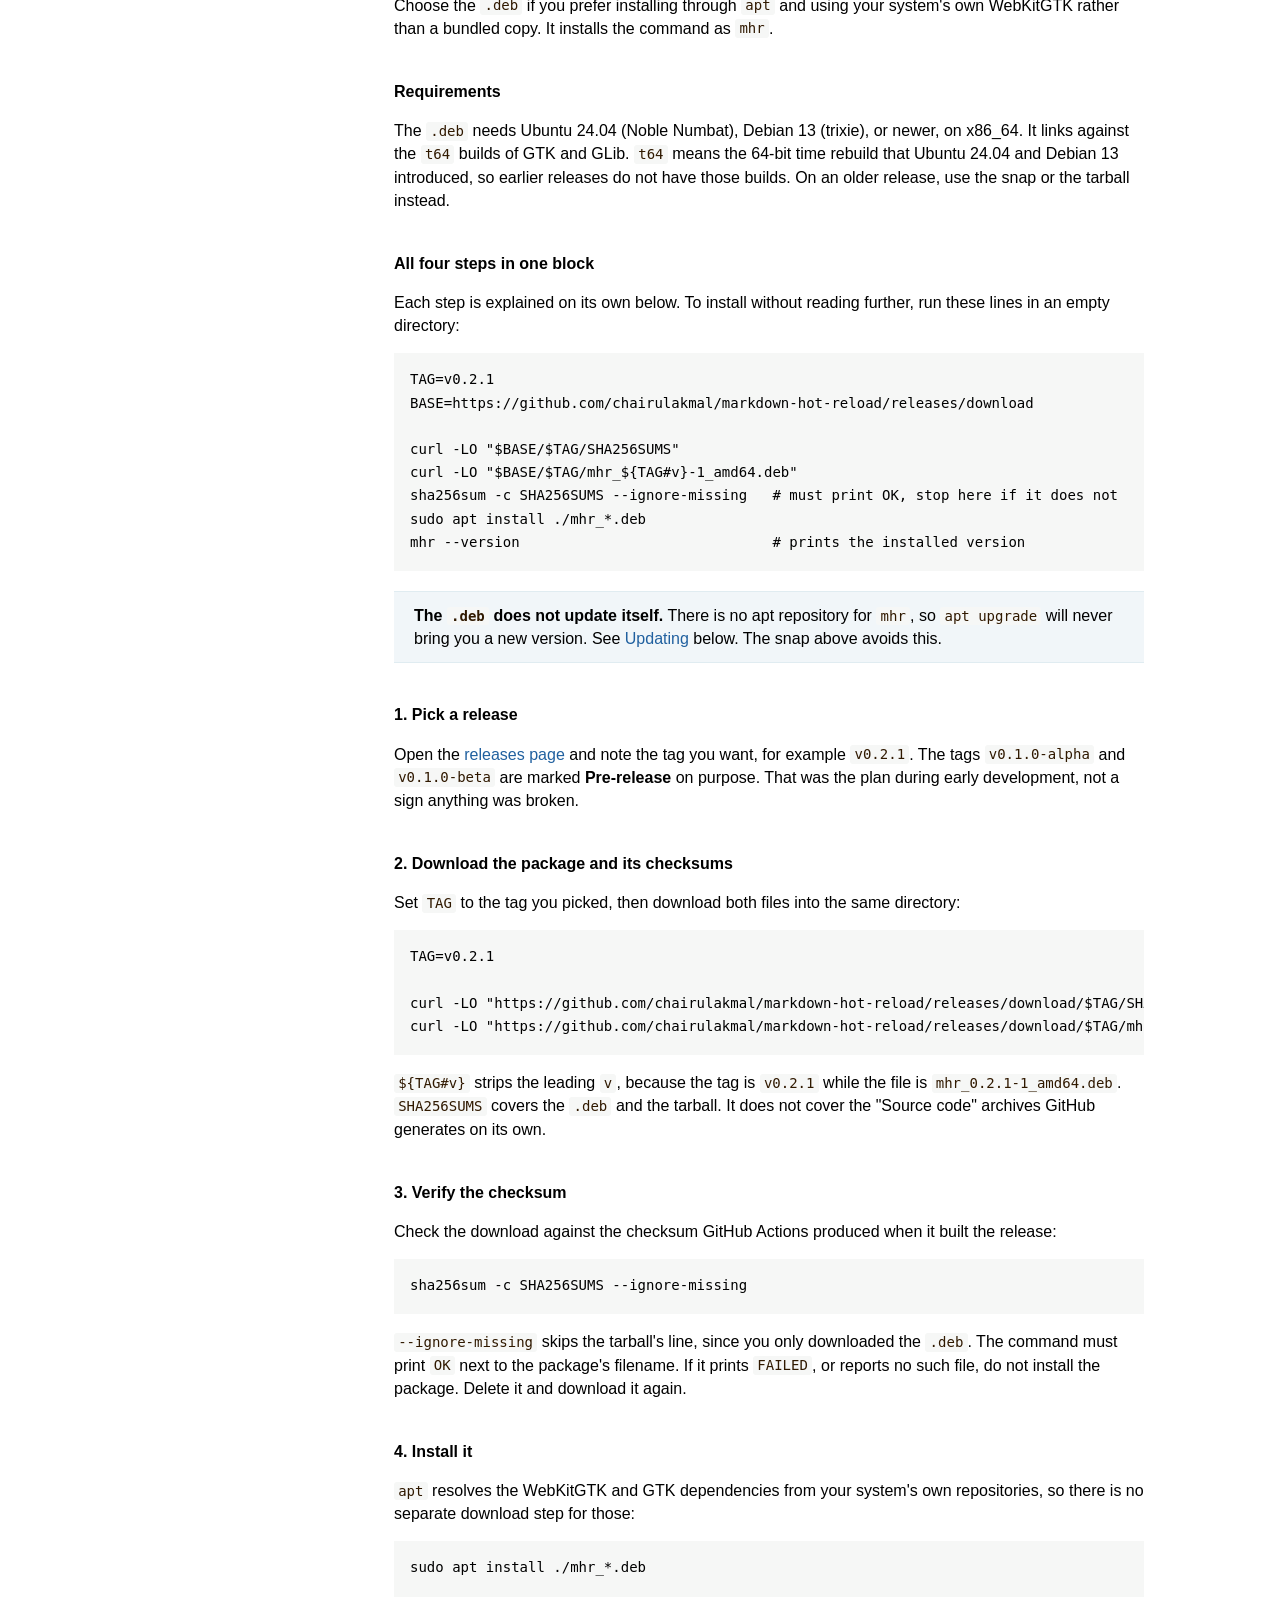
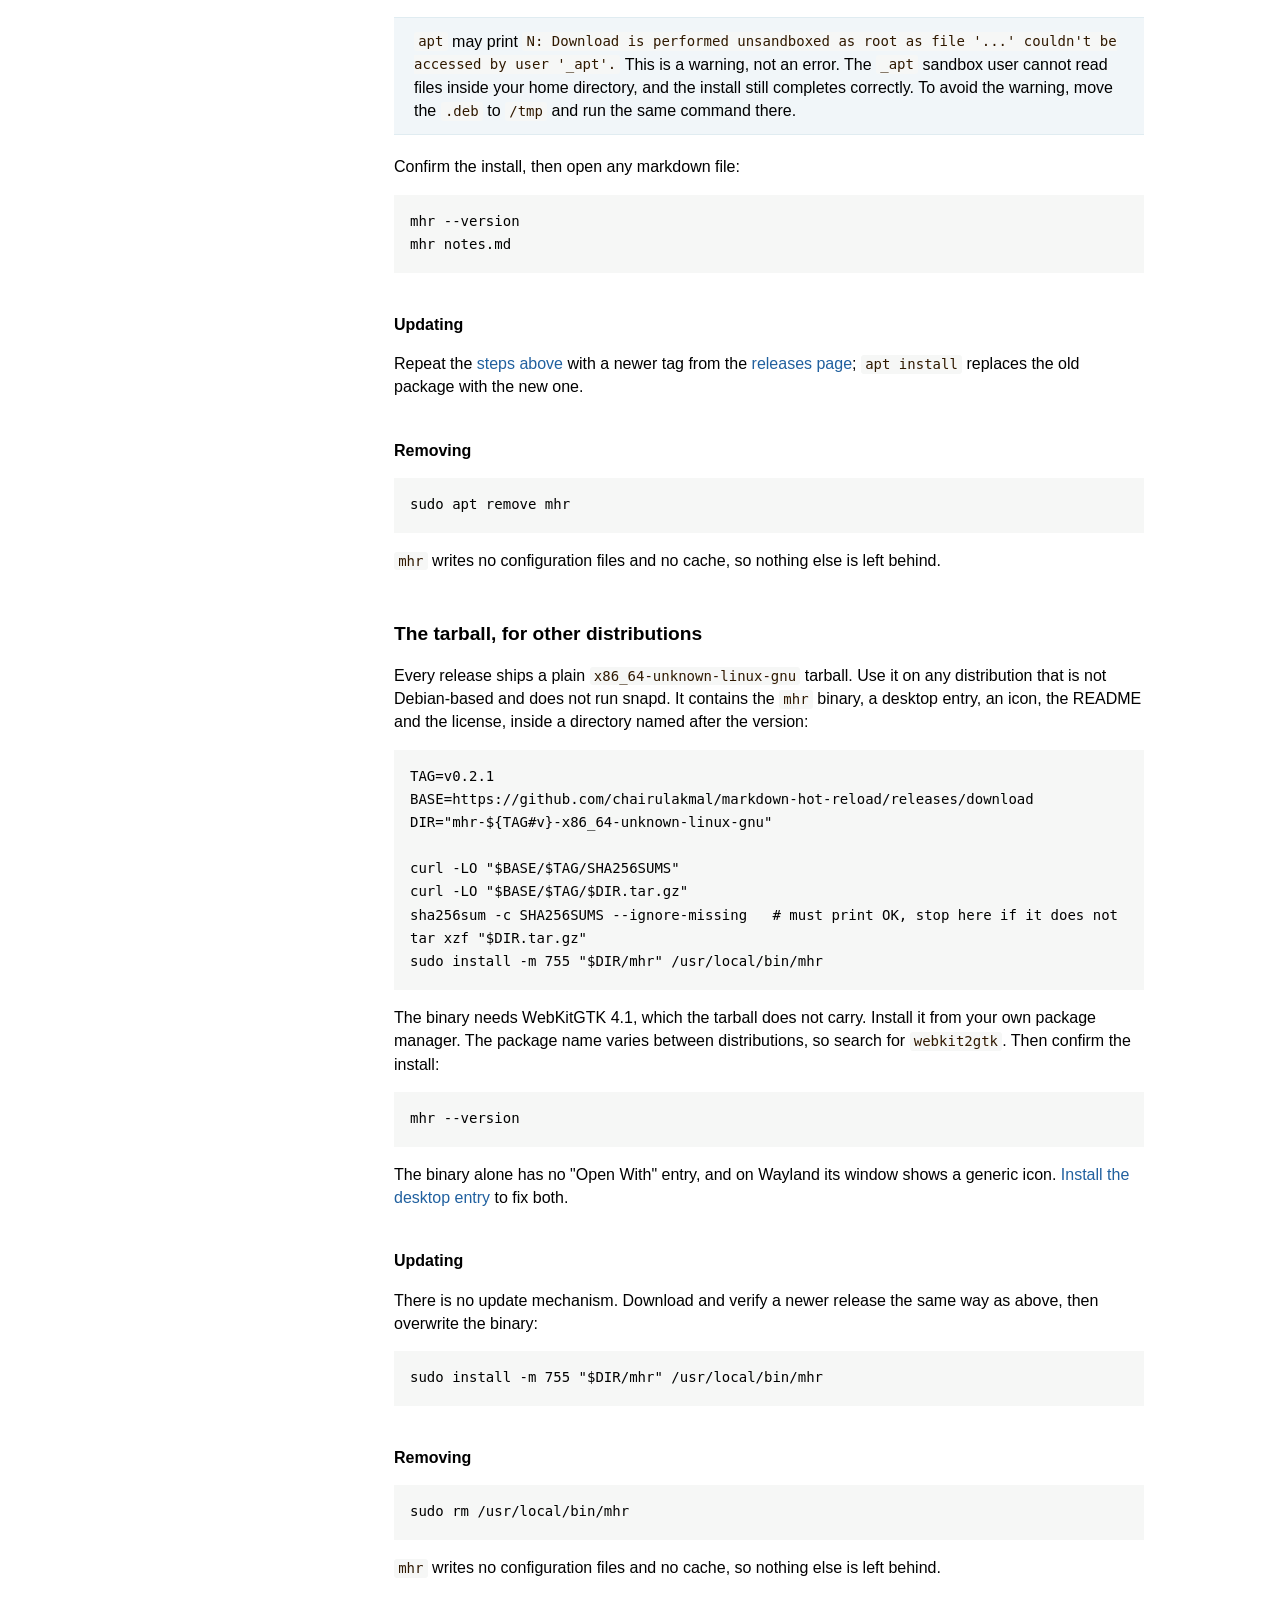
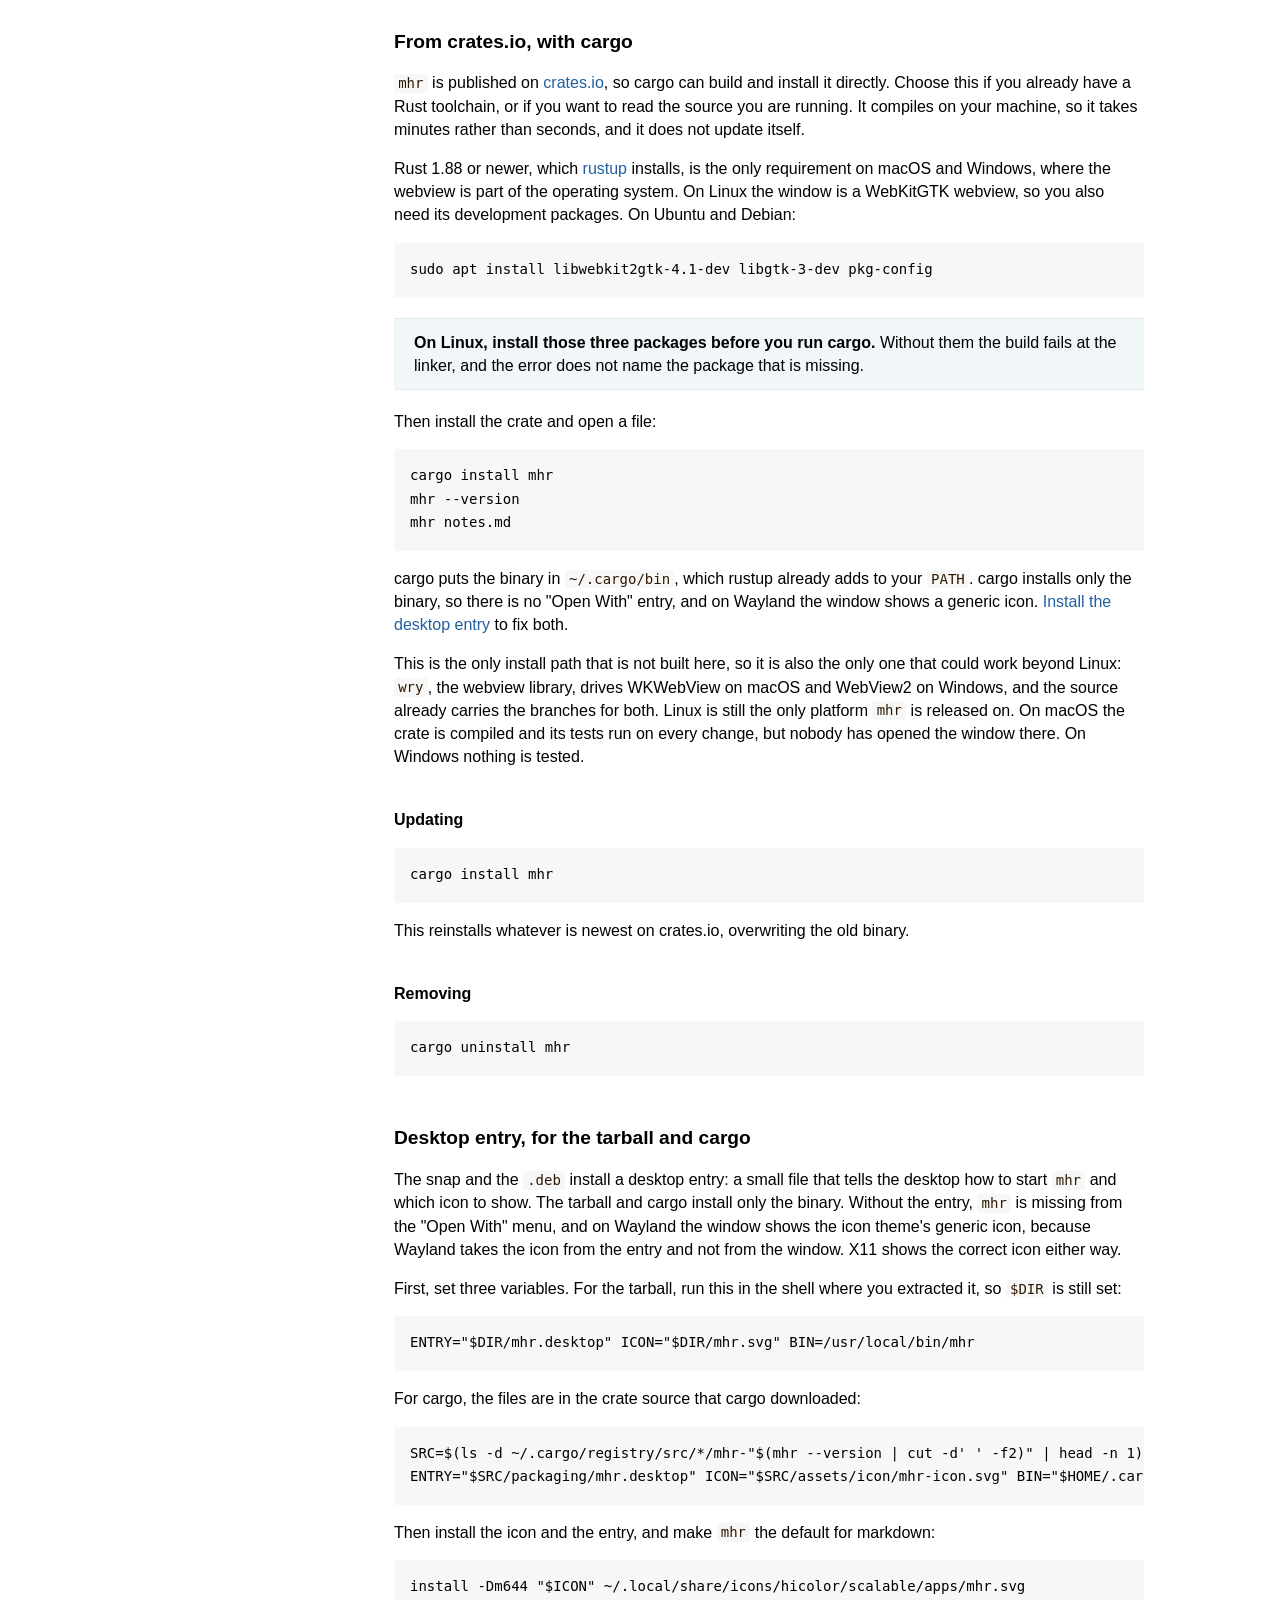
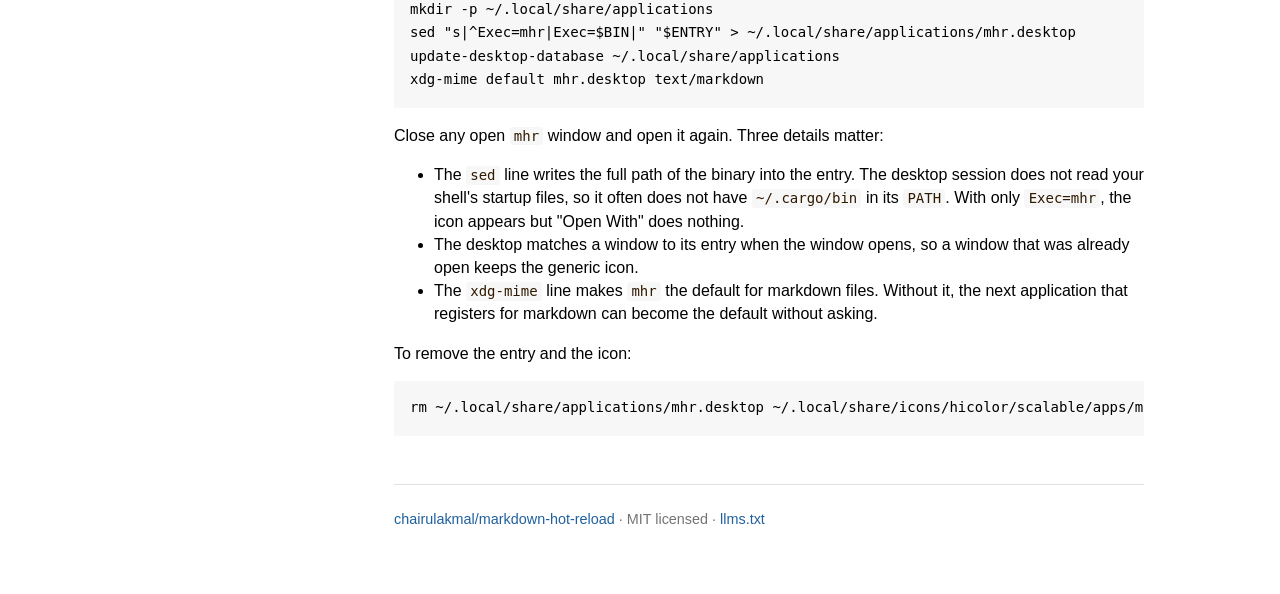
==== commit 9ba81b69: "Record the FSEvents replay trap and say what CI now checks on macOS AGENTS.md gains the trap the fir" ====
--- a/docs/index.html
+++ b/docs/index.html
@@ -946,8 +946,9 @@
         the only one that could work beyond Linux: <code>wry</code>, the
         webview library, drives WKWebView on macOS and WebView2 on Windows, and
         the source already carries the branches for both. Linux is still the
-        only platform <code>mhr</code> is released and tested on, so a
-        macOS or Windows build may work, but nothing guarantees it.
+        only platform <code>mhr</code> is released on. On macOS the crate
+        is compiled and its tests run on every change, but nobody has opened
+        the window there. On Windows nothing is tested.
       </p>
 
       <h3 id="cargo-update">Updating</h3>
